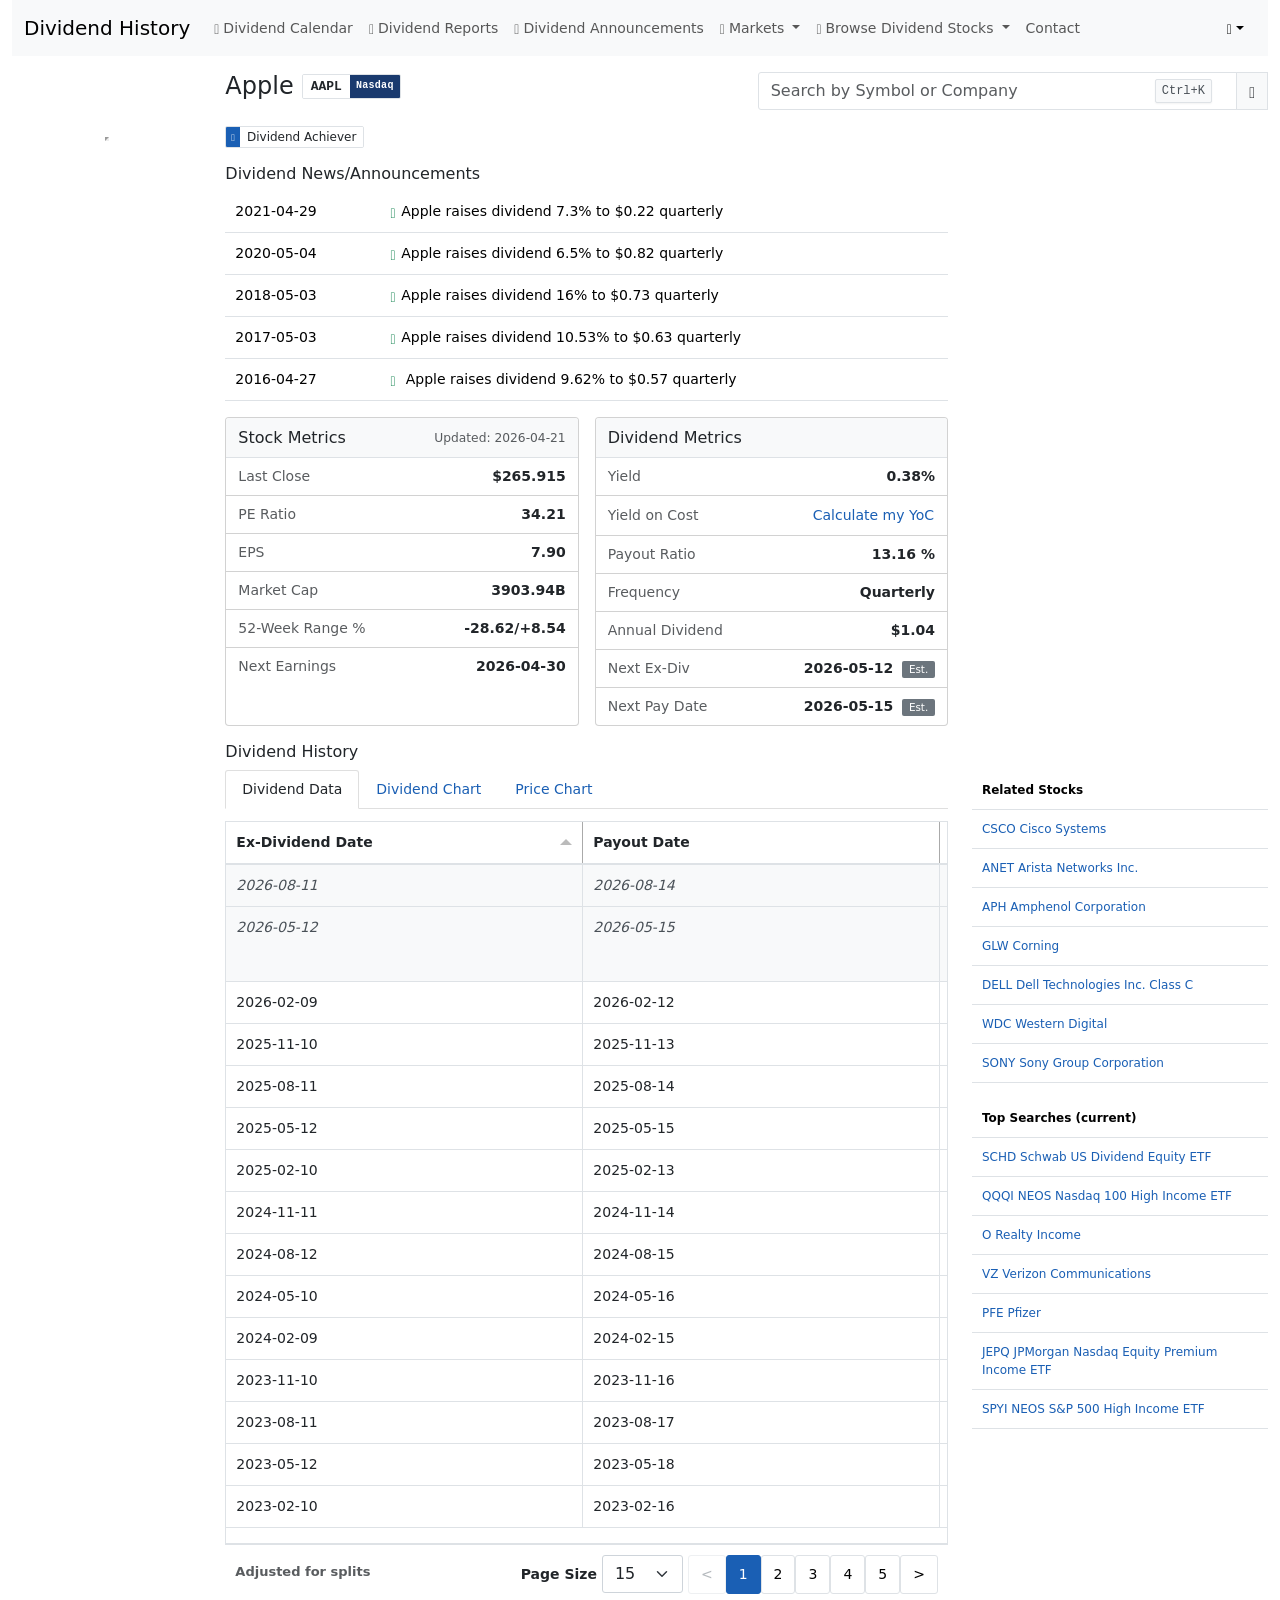
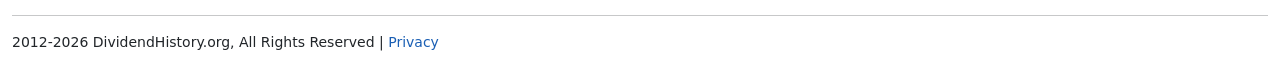
==== backend/tests/fixtures/dividendhistory_aapl_page/index.html @ 79140d54 "add selenium wrapper class" ====
<!DOCTYPE html>
<!-- saved from url=(0040)https://dividendhistory.org/payout/AAPL/ -->
<html lang="en" data-bs-theme="light"><head><meta http-equiv="Content-Type" content="text/html; charset=UTF-8"><meta name="viewport" content="width=device-width, initial-scale=1"><meta name="description" content="AAPL dividend history for Apple (Nasdaq) with yields, ex-div dates, and payout history. Track income trends for investors. View payout consistency and history."><meta name="keywords" content="dividend date history yield calendar AAPL Apple"><link rel="sitemap" href="https://dividendhistory.org/sitemap-index.xml"><meta property="og:title" content="AAPL Apple Payout Date | Dividend History"><meta property="og:url" content="https://dividendhistory.org/payout/AAPL/"><meta property="og:description" content="AAPL dividend history for Apple (Nasdaq) with yields, ex-div dates, and payout history. Track income trends for investors. View payout consistency and history."><meta property="og:type" content="website"><meta property="og:image" content="https://dividendhistory.org/thumbnail.png"><meta name="twitter:card" content="summary_large_image"><meta name="twitter:title" content="AAPL Apple Payout Date | Dividend History"><meta name="twitter:description" content="AAPL dividend history for Apple (Nasdaq) with yields, ex-div dates, and payout history. Track income trends for investors. View payout consistency and history."><meta name="twitter:image" content="https://dividendhistory.org/thumbnail.png"><meta name="twitter:url" content="https://dividendhistory.org/payout/AAPL/"><link rel="canonical" href="https://dividendhistory.org/payout/AAPL/"><link rel="shortcut icon" href="https://dividendhistory.org/favicon.ico"><title>AAPL Apple Payout Date | Dividend History</title><link rel="dns-prefetch" href="https://pagead2.googlesyndication.com/"><script type="module" src="./AAPL Apple Payout Date _ Dividend History_files/Layout.astro_astro_type_script_index_0_lang.BBdXOlp_.js"></script><script defer="" src="./AAPL Apple Payout Date _ Dividend History_files/script.js" data-website-id="d31bcbe3-a553-4c68-8d1c-646f31910897" data-domains="dividendhistory.org"></script> <script async="" src="./AAPL Apple Payout Date _ Dividend History_files/js"></script> <script>window.dataLayer = window.dataLayer || [];
function gtag(){dataLayer.push(arguments);}
gtag('js', new Date());
gtag('config', 'G-YGXZGLQLES', {
    transport_url: 'https://analytics.dividendhistory.org',
    first_party_collection: true
});</script><script async="" src="./AAPL Apple Payout Date _ Dividend History_files/f.txt" crossorigin="anonymous"></script><script>(()=>{"use strict";const c=()=>localStorage.getItem("theme"),i=e=>localStorage.setItem("theme",e),s=()=>{const e=c();return e||"light"},r=e=>{document.documentElement.setAttribute("data-bs-theme",e);const t=document.querySelector(".multiselect");t&&(t.classList.remove("multiselect-dark"),t.classList.remove("multiselect-light"),t.classList.add(`multiselect-${e}`))};r(s());const a=(e,t=!1)=>{const o=document.querySelector("#bd-theme");if(!o)return;const d=document.querySelector(`[data-bs-theme-value="${e}"]`);document.querySelectorAll("[data-bs-theme-value]").forEach(l=>{l.classList.remove("active"),l.setAttribute("aria-pressed","false")}),d.classList.add("active"),d.setAttribute("aria-pressed","true"),t&&o.focus()};window.matchMedia("(prefers-color-scheme: dark)").addEventListener("change",()=>{const e=c();e!=="light"&&e!=="dark"&&r(s())}),window.addEventListener("DOMContentLoaded",()=>{a(s()),document.querySelectorAll("[data-bs-theme-value]").forEach(e=>{e.addEventListener("click",()=>{const t=e.getAttribute("data-bs-theme-value");i(t),r(t),a(t,!0)})})})})();
</script><link rel="stylesheet" href="./AAPL Apple Payout Date _ Dividend History_files/ReportLayout.BpcIh8Jr.css">
<style>.stock-search-container{position:relative;--bs-dropdown-link-active-bg: var(--bs-gray-200)}[data-bs-theme=dark] .stock-search-container{--bs-dropdown-link-active-bg: #697fa1}.stock-search-container .dropdown-menu{max-height:30rem;overflow-y:auto;margin-top:0;border-top:none;border-top-left-radius:0;border-top-right-radius:0;width:100%!important;min-width:300px;padding-top:0}.stock-search-container #stock-search-results .dropdown-item{padding:.5rem 1rem!important;display:grid!important;grid-template-columns:var(--badge-col-width, max-content) 1fr;align-items:center;column-gap:.75rem;text-align:left;line-height:1.4;width:100%!important;box-sizing:border-box;white-space:normal;cursor:pointer}.stock-search-container #stock-search-results .result-badge{display:inline-flex;align-items:center;justify-self:start}.stock-search-container #stock-search-results .result-text{display:inline-flex;align-items:center;gap:.5rem;min-width:0;flex-wrap:wrap}.stock-search-container #stock-search-results .dropdown-item:hover{background-color:var(--bs-dropdown-link-active-bg);color:var(--bs-dropdown-link-active-color)}.stock-search-container .stock-badge{display:inline-flex;align-items:stretch;border-radius:var(--dh-radius-xs);overflow:hidden;font-family:SF Mono,Monaco,Inconsolata,Roboto Mono,Consolas,monospace;font-size:.75rem;line-height:1;border:1px solid var(--bs-border-color);margin-right:.5rem;vertical-align:middle}.stock-search-container .stock-badge-symbol{padding:.1875rem .375rem;font-weight:600;background:var(--bs-body-bg);color:var(--bs-body-color);display:flex;align-items:center}.stock-search-container .stock-badge-market{padding:.1875rem .25rem;font-weight:600;font-size:.5625rem;letter-spacing:.03em;display:flex;align-items:center;color:#fff}.stock-search-container .stock-badge-ca .stock-badge-market{background:var(--badge-ca-primary)}.stock-search-container .stock-badge-us .stock-badge-market{background:var(--badge-us-primary)}.stock-search-container .stock-badge-uk .stock-badge-market{background:var(--badge-uk-primary)}.stock-search-container .stock-badge-au .stock-badge-market{background:var(--badge-au-primary)}.stock-search-container #stock-search-results .dropdown-item .name{display:inline;vertical-align:middle}.stock-search-container .cursor-pointer{cursor:pointer}.stock-search-container #stock-search-input{border-top-right-radius:0;border-bottom-right-radius:0}.stock-search-container #stock-search-input:focus{border-color:#1062b930;box-shadow:0 0 0 .25rem #1062b930}.stock-search-container #search-icon{border-top-left-radius:0;border-bottom-left-radius:0}.stock-search-container #search-icon-clear{display:none}.stock-search-container .no-results{padding:1rem;text-align:center;color:var(--bs-gray-600)}.search-shortcut-badge{position:absolute;right:3.5rem;top:50%;transform:translateY(-50%);pointer-events:none;z-index:10;align-items:center}.search-shortcut-badge kbd{background-color:var(--bs-gray-100);border:1px solid var(--bs-gray-300);border-radius:var(--dh-radius-xs);padding:.125rem .375rem;font-size:.75rem;font-weight:500;color:var(--bs-gray-700);box-shadow:0 1px 2px #0000000d}[data-bs-theme=dark] .search-shortcut-badge kbd{background-color:var(--bs-gray-800);border-color:var(--bs-gray-600);color:var(--bs-gray-300)}.stock-search-container #stock-search-input:focus~.search-shortcut-badge,.stock-search-container #stock-search-input:not(:placeholder-shown)~.search-shortcut-badge{opacity:0;transition:opacity .2s ease}
</style>
<link rel="stylesheet" href="./AAPL Apple Payout Date _ Dividend History_files/DividendChart.DyeTAKwe.css">
<style>a{text-decoration:none}a:hover{text-decoration:underline}.form-select{padding:0}body{--bs-body-font-size: 14px}
</style><script type="module" src="./AAPL Apple Payout Date _ Dividend History_files/page.DHhHZKgE.js"></script></head> <body class="container-fluid"> <nav class="navbar navbar-expand-lg bg-body-tertiary"> <div class="container-fluid"> <a class="navbar-brand" href="https://dividendhistory.org/">Dividend History</a> <button class="navbar-toggler" type="button" data-bs-toggle="collapse" data-bs-target="#navbarSupportedContent" aria-controls="navbarSupportedContent" aria-expanded="false" aria-label="Toggle navigation"> <span class="navbar-toggler-icon"></span> </button> <div class="collapse navbar-collapse" id="navbarSupportedContent"> <ul class="navbar-nav me-auto mb-2 mb-lg-0"> <li class="nav-item"> <a class="nav-link" aria-current="page" href="https://dividendhistory.org/calendar/"><i class="bi bi-calendar2-week me-1"></i>Dividend Calendar</a> </li> <li class="nav-item"> <a class="nav-link" aria-current="page" href="https://dividendhistory.org/report/"><i class="bi bi-card-list me-1"></i>Dividend Reports</a> </li> <li class="nav-item"> <a class="nav-link" aria-current="page" href="https://dividendhistory.org/announcements/"><i class="bi bi-megaphone me-1"></i>Dividend Announcements</a> </li> <li class="nav-item dropdown"> <a class="nav-link dropdown-toggle" href="https://dividendhistory.org/payout/AAPL/#" role="button" data-bs-toggle="dropdown" aria-expanded="false"> <i class="bi bi-buildings me-1"></i>Markets
</a> <ul class="dropdown-menu"> <li><a class="dropdown-item" href="https://dividendhistory.org/snp500/" title="">S&amp;P 500</a></li> <li><a class="dropdown-item" href="https://dividendhistory.org/nyse/" title="">NYSE</a></li> <li><a class="dropdown-item" href="https://dividendhistory.org/nasdaq/" title="">Nasdaq</a></li> <li><a class="dropdown-item" href="https://dividendhistory.org/tsx/" title="">Canadian TSX</a></li> <li> <a class="dropdown-item" href="https://dividendhistory.org/inactive-stocks/" title="">Inactive Stocks</a> </li> </ul> </li> <li class="nav-item dropdown"> <a class="nav-link dropdown-toggle" href="https://dividendhistory.org/payout/AAPL/#" role="button" data-bs-toggle="dropdown" aria-expanded="false"> <i class="bi bi-globe-americas me-1"></i>Browse Dividend Stocks
</a> <ul class="dropdown-menu"> <li> <a class="dropdown-item" href="https://dividendhistory.org/high-yield-dividend-stocks/" title="">High Dividend Stocks</a> </li> <li> <a class="dropdown-item" href="https://dividendhistory.org/monthly-payout/" title="">Monthly Payout</a> </li> <li> <a class="dropdown-item" href="https://dividendhistory.org/weekly-payout/" title="">Weekly Payout</a> </li> <li><hr class="dropdown-divider"></li> <li> <a class="dropdown-item" href="https://dividendhistory.org/tags/dividend-king/" title="">Dividend Kings</a> </li> <li> <a class="dropdown-item" href="https://dividendhistory.org/tags/dividend-aristocrat/" title="">Dividend Aristocrats</a> </li> <li> <a class="dropdown-item" href="https://dividendhistory.org/tags/dividend-achiever/" title="">Dividend Achievers</a> </li> <li> <a class="dropdown-item" href="https://dividendhistory.org/tags/dividend-challenger/" title="">Dividend Challengers</a> </li> <li> <a class="dropdown-item" href="https://dividendhistory.org/tags/canadian-aristocrat/" title="">Canadian Aristocrats</a> </li> <li><hr class="dropdown-divider"></li> <li> <a class="dropdown-item" href="https://dividendhistory.org/tags/bdc/" title="">BDC</a> </li> <li> <a class="dropdown-item" href="https://dividendhistory.org/tags/covered-call-etf/" title="">Covered Call ETF</a> </li> <li> <a class="dropdown-item" href="https://dividendhistory.org/tags/mlp/" title="">MLP</a> </li> <li> <a class="dropdown-item" href="https://dividendhistory.org/tags/preferred-shares/" title="">Preferred Shares</a> </li> <li> <a class="dropdown-item" href="https://dividendhistory.org/tags/split-corp/" title="">Split Corp</a> </li> </ul> </li> <li class="nav-item"> <a class="nav-link" aria-current="page" href="https://dividendhistory.org/contact/">Contact</a> </li> </ul> <ul class="navbar-nav flex-row flex-wrap ms-md-auto"> <li class="nav-item dropdown"> <button class="btn btn-link nav-link py-2 px-0 px-lg-2 dropdown-toggle d-flex align-items-center show" id="bd-theme" type="button" aria-expanded="true" data-bs-toggle="dropdown" data-bs-display="static" aria-label="Toggle theme (light)"> <i class="bi bi-gear-fill"></i> <span class="d-lg-none ms-2" id="bd-theme-text">Change theme</span> </button> <ul class="dropdown-menu dropdown-menu-end" style="right: 0;left: auto;"> <li> <button type="button" class="dropdown-item d-flex align-items-center active" data-bs-theme-value="light" aria-pressed="true"> <i class="bi bi-sun-fill me-2"></i>
Light
<i id="light-check" class="bi bi-check2 ms-auto d-none"></i> </button> </li> <li> <button type="button" class="dropdown-item d-flex align-items-center" data-bs-theme-value="dark" aria-pressed="false"> <i class="bi bi-moon-stars-fill me-2"></i>
Dark
<i id="dark-check" class="bi bi-check2 ms-auto d-none"></i> </button> </li> </ul> </li> <li class="nav-item col-6 col-lg-auto">&nbsp;</li> </ul> </div> </div> </nav> <main>  <div class="row pt-3 pb-3"> <div class="col-md-2"></div> <div class="col-md-5"> <h1 class="h4 title-with-badge"> Apple <span class="stock-badge stock-badge-md stock-badge-us"><span class="stock-badge-symbol">AAPL</span> <span class="stock-badge-exchange">Nasdaq</span></span> </h1> </div> <div class="col-md-5"> <div class="stock-search-container"> <div class="input-group"> <span id="search-select-assist" class="visually-hidden">Stock search input</span> <!-- Main search dropdown --> <div class="dropdown flex-grow-1" id="stock-search-dropdown"> <input type="text" class="form-control" id="stock-search-input" placeholder="Search by Symbol or Company" autocomplete="off" aria-label="Search by Symbol or Company" aria-labelledby="search-select-assist" aria-expanded="false" aria-controls="stock-search-results" role="combobox"> <div> <ul class="dropdown-menu w-100" id="stock-search-results" role="listbox" aria-labelledby="stock-search-input"> <!-- Results will be populated here --> </ul> </div> </div> <span class="input-group-text cursor-pointer" id="search-icon"> <i class="bi bi-search" id="search-icon-default"></i> <i class="bi bi-x" id="search-icon-clear"></i> </span> <!-- Keyboard shortcut badge --> <span class="search-shortcut-badge d-none d-lg-flex" id="search-shortcut-badge"> <kbd><span id="shortcut-key">Ctrl+</span>K</kbd> </span> </div> </div>  <script type="module" src="./AAPL Apple Payout Date _ Dividend History_files/StockSearch.astro_astro_type_script_index_0_lang.Dpr_O_Z2.js"></script> </div> </div> <div class="row"> <div class="col-md-2"> <div class="leftad d-none d-lg-block mx-auto text-center mb-4"> <!-- <div class="small text-muted text-uppercase mb-1" style="font-size: 0.7rem;">Advertisement</div> --> <ins class="adsbygoogle" style="display:block" data-ad-client="ca-pub-7749727118045578" data-ad-slot="3833971346" data-ad-format="auto" data-full-width-responsive="true" data-adsbygoogle-status="done"><iframe id="aswift_0" style="height: 1px !important; max-height: 1px !important; max-width: 1px !important; width: 1px !important;" src="./AAPL Apple Payout Date _ Dividend History_files/saved_resource.html"><iframe id="google_ads_frame0" src="./AAPL Apple Payout Date _ Dividend History_files/saved_resource(1).html"></iframe></iframe></ins> <script>(adsbygoogle = window.adsbygoogle || []).push({});</script>  </div> </div> <div class="col-md-7 col-xs-12 col-sm-12"> <div class="d-flex flex-wrap gap-2 align-items-center mb-3" aria-label="Stock tags"><a class="stock-tag stock-tag-md stock-tag-achiever stock-tag-achievement" href="https://dividendhistory.org/tags/dividend-achiever/"><span class="stock-tag-icon-section"><i class="bi bi-star-fill" aria-hidden="true"></i></span><span class="stock-tag-label">Dividend Achiever</span></a></div>  <h2 class="h6">Dividend News/Announcements</h2> <table id="news-table" class="table table-condensed" data-astro-cid-yc34kx6v=""><tbody data-astro-cid-yc34kx6v=""><tr data-astro-cid-yc34kx6v=""><td class="news-date" data-astro-cid-yc34kx6v="">2021-04-29</td><td data-astro-cid-yc34kx6v=""><i class="bi bi-arrow-up-circle-fill news-type-r" aria-label="Raise" data-astro-cid-yc34kx6v=""></i>Apple raises dividend 7.3% to $0.22 quarterly</td></tr><tr data-astro-cid-yc34kx6v=""><td class="news-date" data-astro-cid-yc34kx6v="">2020-05-04</td><td data-astro-cid-yc34kx6v=""><i class="bi bi-arrow-up-circle-fill news-type-r" aria-label="Raise" data-astro-cid-yc34kx6v=""></i>Apple raises dividend 6.5% to $0.82 quarterly</td></tr><tr data-astro-cid-yc34kx6v=""><td class="news-date" data-astro-cid-yc34kx6v="">2018-05-03</td><td data-astro-cid-yc34kx6v=""><i class="bi bi-arrow-up-circle-fill news-type-r" aria-label="Raise" data-astro-cid-yc34kx6v=""></i>Apple raises dividend 16% to $0.73 quarterly</td></tr><tr data-astro-cid-yc34kx6v=""><td class="news-date" data-astro-cid-yc34kx6v="">2017-05-03</td><td data-astro-cid-yc34kx6v=""><i class="bi bi-arrow-up-circle-fill news-type-r" aria-label="Raise" data-astro-cid-yc34kx6v=""></i>Apple raises dividend 10.53% to $0.63 quarterly</td></tr><tr data-astro-cid-yc34kx6v=""><td class="news-date" data-astro-cid-yc34kx6v="">2016-04-27</td><td data-astro-cid-yc34kx6v=""><i class="bi bi-arrow-up-circle-fill news-type-r" aria-label="Raise" data-astro-cid-yc34kx6v=""></i> Apple raises dividend 9.62% to $0.57 quarterly</td></tr></tbody></table> <div class="row g-3 mb-3 metrics-cards"> <!-- Stock Metrics Card --> <div class="col-12 col-md-6"> <div class="card h-100"> <div class="card-header d-flex align-items-center justify-content-between"> <h2 class="card-title h6 mb-0">Stock Metrics</h2> <span class="small text-body-secondary">Updated: 2026-04-21</span> </div> <div class="card-body p-0"> <dl class="metrics-list mb-0"> <div class="metric-row"> <dt>Last Close</dt> <dd>$265.915</dd> </div> <div class="metric-row"> <dt>PE Ratio</dt> <dd>34.21</dd> </div> <div class="metric-row"> <dt>EPS</dt> <dd>7.90</dd> </div> <div class="metric-row"> <dt>Market Cap</dt> <dd>3903.94B</dd> </div> <div class="metric-row"> <dt>52-Week Range %</dt> <dd>-28.62/+8.54</dd> </div> <div class="metric-row"> <dt>Next Earnings</dt> <dd>2026-04-30</dd> </div> </dl> </div> </div> </div> <!-- Dividend Metrics Card --> <div class="col-12 col-md-6"> <div class="card h-100"> <div class="card-header"> <h2 class="card-title h6 mb-0">Dividend Metrics</h2> </div> <div class="card-body p-0"> <dl class="metrics-list mb-0"> <div class="metric-row"> <dt>Yield</dt> <dd>0.38%</dd> </div> <div class="metric-row"> <dt>Yield on Cost</dt> <dd> <yield-on-cost data-symbol="AAPL" data-region="usa" data-annual-dividend="1.04" data-currency-symbol="$"><span class="yoc-initial"><button type="button" class="btn btn-link btn-sm p-0 yoc-calculate-btn">
Calculate my YoC
</button></span><span class="yoc-expanded" hidden=""><div class="yoc-form"><div class="yoc-instructions">
Enter your purchase price or select a buy date
</div><div class="yoc-input-row"><div class="input-group input-group-sm yoc-price-group"><span class="input-group-text">$</span><input type="number" class="form-control yoc-price-input" placeholder="Price" min="0.01" step="0.01"></div><span class="yoc-or">or</span><input type="date" class="form-control form-control-sm yoc-date-input"></div><div class="yoc-actions"><button type="button" class="btn btn-primary btn-sm yoc-set-btn" disabled="">
Set my cost
</button><button type="button" class="btn btn-outline-secondary btn-sm yoc-cancel-btn">
Cancel
</button></div><div class="yoc-error text-danger small" hidden=""></div><div class="yoc-info text-muted small" hidden=""></div></div></span><span class="yoc-calculated" hidden=""><span class="yoc-result"></span><button type="button" class="btn btn-link btn-sm p-0 ms-2 yoc-clear-btn" title="Clear saved cost basis"><svg xmlns="http://www.w3.org/2000/svg" width="14" height="14" fill="currentColor" viewBox="0 0 16 16"><path d="M5.5 5.5A.5.5 0 0 1 6 6v6a.5.5 0 0 1-1 0V6a.5.5 0 0 1 .5-.5m2.5 0a.5.5 0 0 1 .5.5v6a.5.5 0 0 1-1 0V6a.5.5 0 0 1 .5-.5m3 .5a.5.5 0 0 0-1 0v6a.5.5 0 0 0 1 0z"></path><path d="M14.5 3a1 1 0 0 1-1 1H13v9a2 2 0 0 1-2 2H5a2 2 0 0 1-2-2V4h-.5a1 1 0 0 1-1-1V2a1 1 0 0 1 1-1H6a1 1 0 0 1 1-1h2a1 1 0 0 1 1 1h3.5a1 1 0 0 1 1 1zM4.118 4 4 4.059V13a1 1 0 0 0 1 1h6a1 1 0 0 0 1-1V4.059L11.882 4zM2.5 3h11V2h-11z"></path></svg></button></span></yield-on-cost><script type="module" src="./AAPL Apple Payout Date _ Dividend History_files/YieldOnCost.astro_astro_type_script_index_0_lang.DZG52uag.js"></script> </dd> </div> <div class="metric-row"> <dt>Payout Ratio</dt> <dd> 13.16 % </dd> </div> <div class="metric-row"> <dt>Frequency</dt> <dd>Quarterly</dd> </div> <div class="metric-row"> <dt>Annual Dividend</dt> <dd>$1.04</dd> </div> <div class="metric-row"> <dt>Next Ex-Div</dt> <dd> 2026-05-12 <span class="badge bg-secondary ms-1">Est.</span> </dd> </div> <div class="metric-row"> <dt>Next Pay Date</dt> <dd> 2026-05-15 <span class="badge bg-secondary ms-1">Est.</span> </dd> </div> </dl> </div> </div> </div> </div> <h2 class="h6">Dividend History</h2> <ul class="nav nav-tabs" id="payoutTabs" role="tablist"> <li class="nav-item" role="presentation"> <button class="nav-link active" id="dividends-tab" data-bs-toggle="tab" data-bs-target="#dividends-pane" type="button" role="tab" aria-controls="dividends-pane" aria-selected="true">Dividend Data</button> </li> <li class="nav-item d-none d-md-block" role="presentation"> <button class="nav-link" id="divchart-tab" data-bs-toggle="tab" data-bs-target="#divchart-pane" type="button" role="tab" aria-controls="divchart-pane" aria-selected="false" tabindex="-1">Dividend Chart</button> </li> <li class="nav-item d-none d-md-block" role="presentation"> <button class="nav-link" id="chart-tab" data-bs-toggle="tab" data-bs-target="#chart-pane" type="button" role="tab" aria-controls="chart-pane" aria-selected="false" tabindex="-1">Price Chart</button> </li> </ul> <div class="tab-content" id="payoutTabsContent" style="margin-top: 12px;"> <div class="tab-pane fade show active" id="dividends-pane" role="tabpanel" aria-labelledby="dividends-tab" tabindex="0"> <dividend-table><div id="dividend-table" class="tabulator" aria-owns="tabulator-table-body" tabulator-layout="fitColumns"><div class="tabulator-header"><div class="tabulator-header-contents"><div class="tabulator-headers" style="height: 41px;"><div class="tabulator-col tabulator-sortable tabulator-col-sorter-element" tabulator-field="ex-dividend_date" style="min-width: 170px; width: 357px; height: 41px;"><div class="tabulator-col-content"><div class="tabulator-col-title-holder"><div class="tabulator-col-title">Ex-Dividend Date</div><div class="tabulator-col-sorter"><div class="tabulator-arrow"></div></div></div></div></div><div class="tabulator-col" tabulator-field="payout_date" style="min-width: 110px; width: 357px; height: 41px;"><div class="tabulator-col-content"><div class="tabulator-col-title-holder"><div class="tabulator-col-title">Payout Date</div></div></div></div><div class="tabulator-col" tabulator-field="cash_amount" style="min-width: 120px; width: 357px; height: 41px;"><div class="tabulator-col-content"><div class="tabulator-col-title-holder"><div class="tabulator-col-title">Cash Amount</div></div></div></div><div class="tabulator-col" tabulator-field="pctChange" style="min-width: 200px; width: 359.25px; height: 41px;"><div class="tabulator-col-content"><div class="tabulator-col-title-holder"><div class="tabulator-col-title">% Change</div></div></div></div></div></div></div><div class="tabulator-tableholder" tabindex="0" style="height: 680px;" role="grid"><div class="tabulator-table" role="rowgroup" id="tabulator-table-body" style="padding-top: 0px; padding-bottom: 0px;"><div class="tabulator-row tabulator-row-odd unconfirmed-div" role="row"><div class="tabulator-cell" role="gridcell" tabulator-field="ex-dividend_date" style="width: 357px; height: 41px;">2026-08-11</div><div class="tabulator-cell" role="gridcell" tabulator-field="payout_date" style="width: 357px; height: 41px;">2026-08-14</div><div class="tabulator-cell" role="gridcell" tabulator-field="cash_amount" style="width: 357px; height: 41px;">$0.27</div><div class="tabulator-cell" role="gridcell" tabulator-field="pctChange" style="width: 359.25px; height: 41px;">unconfirmed/estimated</div><div class="tabulator-responsive-collapse" role="gridcell"></div></div><div class="tabulator-row tabulator-row-even unconfirmed-div" role="row"><div class="tabulator-cell" role="gridcell" tabulator-field="ex-dividend_date" style="width: 357px; height: 74px;">2026-05-12</div><div class="tabulator-cell" role="gridcell" tabulator-field="payout_date" style="width: 357px; height: 74px;">2026-05-15</div><div class="tabulator-cell" role="gridcell" tabulator-field="cash_amount" style="width: 357px; height: 74px;">$0.27</div><div class="tabulator-cell" role="gridcell" tabulator-field="pctChange" style="width: 359.25px; height: 74px;"><span class="raise-expected-badge"><i class="bi bi-graph-up-arrow me-1"></i>raise expected ~4.1%</span><div class="expected-payout-text">unconfirmed/estimated</div></div><div class="tabulator-responsive-collapse" role="gridcell"></div></div><div class="tabulator-row tabulator-row-odd" role="row"><div class="tabulator-cell" role="gridcell" tabulator-field="ex-dividend_date" style="width: 357px; height: 41px;">2026-02-09</div><div class="tabulator-cell" role="gridcell" tabulator-field="payout_date" style="width: 357px; height: 41px;">2026-02-12</div><div class="tabulator-cell" role="gridcell" tabulator-field="cash_amount" style="width: 357px; height: 41px;">$0.26</div><div class="tabulator-cell" role="gridcell" tabulator-field="pctChange" style="width: 359.25px; height: 41px;"></div><div class="tabulator-responsive-collapse" role="gridcell"></div></div><div class="tabulator-row tabulator-row-even" role="row"><div class="tabulator-cell" role="gridcell" tabulator-field="ex-dividend_date" style="width: 357px; height: 41px;">2025-11-10</div><div class="tabulator-cell" role="gridcell" tabulator-field="payout_date" style="width: 357px; height: 41px;">2025-11-13</div><div class="tabulator-cell" role="gridcell" tabulator-field="cash_amount" style="width: 357px; height: 41px;">$0.26</div><div class="tabulator-cell" role="gridcell" tabulator-field="pctChange" style="width: 359.25px; height: 41px;"></div><div class="tabulator-responsive-collapse" role="gridcell"></div></div><div class="tabulator-row tabulator-row-odd" role="row"><div class="tabulator-cell" role="gridcell" tabulator-field="ex-dividend_date" style="width: 357px; height: 41px;">2025-08-11</div><div class="tabulator-cell" role="gridcell" tabulator-field="payout_date" style="width: 357px; height: 41px;">2025-08-14</div><div class="tabulator-cell" role="gridcell" tabulator-field="cash_amount" style="width: 357px; height: 41px;">$0.26</div><div class="tabulator-cell" role="gridcell" tabulator-field="pctChange" style="width: 359.25px; height: 41px;"></div><div class="tabulator-responsive-collapse" role="gridcell"></div></div><div class="tabulator-row tabulator-row-even" role="row"><div class="tabulator-cell" role="gridcell" tabulator-field="ex-dividend_date" style="width: 357px; height: 41px;">2025-05-12</div><div class="tabulator-cell" role="gridcell" tabulator-field="payout_date" style="width: 357px; height: 41px;">2025-05-15</div><div class="tabulator-cell" role="gridcell" tabulator-field="cash_amount" style="width: 357px; height: 41px;">$0.26</div><div class="tabulator-cell" role="gridcell" tabulator-field="pctChange" style="width: 359.25px; height: 41px;"><span class="percent-change percent-increase"><i class="bi bi-arrow-up-circle-fill me-1" role="img" aria-label="Dividend Increase"></i>4%
</span></div><div class="tabulator-responsive-collapse" role="gridcell"></div></div><div class="tabulator-row tabulator-row-odd" role="row"><div class="tabulator-cell" role="gridcell" tabulator-field="ex-dividend_date" style="width: 357px; height: 41px;">2025-02-10</div><div class="tabulator-cell" role="gridcell" tabulator-field="payout_date" style="width: 357px; height: 41px;">2025-02-13</div><div class="tabulator-cell" role="gridcell" tabulator-field="cash_amount" style="width: 357px; height: 41px;">$0.25</div><div class="tabulator-cell" role="gridcell" tabulator-field="pctChange" style="width: 359.25px; height: 41px;"></div><div class="tabulator-responsive-collapse" role="gridcell"></div></div><div class="tabulator-row tabulator-row-even" role="row"><div class="tabulator-cell" role="gridcell" tabulator-field="ex-dividend_date" style="width: 357px; height: 41px;">2024-11-11</div><div class="tabulator-cell" role="gridcell" tabulator-field="payout_date" style="width: 357px; height: 41px;">2024-11-14</div><div class="tabulator-cell" role="gridcell" tabulator-field="cash_amount" style="width: 357px; height: 41px;">$0.25</div><div class="tabulator-cell" role="gridcell" tabulator-field="pctChange" style="width: 359.25px; height: 41px;"></div><div class="tabulator-responsive-collapse" role="gridcell"></div></div><div class="tabulator-row tabulator-row-odd" role="row"><div class="tabulator-cell" role="gridcell" tabulator-field="ex-dividend_date" style="width: 357px; height: 41px;">2024-08-12</div><div class="tabulator-cell" role="gridcell" tabulator-field="payout_date" style="width: 357px; height: 41px;">2024-08-15</div><div class="tabulator-cell" role="gridcell" tabulator-field="cash_amount" style="width: 357px; height: 41px;">$0.25</div><div class="tabulator-cell" role="gridcell" tabulator-field="pctChange" style="width: 359.25px; height: 41px;"></div><div class="tabulator-responsive-collapse" role="gridcell"></div></div><div class="tabulator-row tabulator-row-even" role="row"><div class="tabulator-cell" role="gridcell" tabulator-field="ex-dividend_date" style="width: 357px; height: 41px;">2024-05-10</div><div class="tabulator-cell" role="gridcell" tabulator-field="payout_date" style="width: 357px; height: 41px;">2024-05-16</div><div class="tabulator-cell" role="gridcell" tabulator-field="cash_amount" style="width: 357px; height: 41px;">$0.25</div><div class="tabulator-cell" role="gridcell" tabulator-field="pctChange" style="width: 359.25px; height: 41px;"><span class="percent-change percent-increase"><i class="bi bi-arrow-up-circle-fill me-1" role="img" aria-label="Dividend Increase"></i>4.17%
</span></div><div class="tabulator-responsive-collapse" role="gridcell"></div></div><div class="tabulator-row tabulator-row-odd" role="row"><div class="tabulator-cell" role="gridcell" tabulator-field="ex-dividend_date" style="width: 357px; height: 41px;">2024-02-09</div><div class="tabulator-cell" role="gridcell" tabulator-field="payout_date" style="width: 357px; height: 41px;">2024-02-15</div><div class="tabulator-cell" role="gridcell" tabulator-field="cash_amount" style="width: 357px; height: 41px;">$0.24</div><div class="tabulator-cell" role="gridcell" tabulator-field="pctChange" style="width: 359.25px; height: 41px;"></div><div class="tabulator-responsive-collapse" role="gridcell"></div></div><div class="tabulator-row tabulator-row-even" role="row"><div class="tabulator-cell" role="gridcell" tabulator-field="ex-dividend_date" style="width: 357px; height: 41px;">2023-11-10</div><div class="tabulator-cell" role="gridcell" tabulator-field="payout_date" style="width: 357px; height: 41px;">2023-11-16</div><div class="tabulator-cell" role="gridcell" tabulator-field="cash_amount" style="width: 357px; height: 41px;">$0.24</div><div class="tabulator-cell" role="gridcell" tabulator-field="pctChange" style="width: 359.25px; height: 41px;"></div><div class="tabulator-responsive-collapse" role="gridcell"></div></div><div class="tabulator-row tabulator-row-odd" role="row"><div class="tabulator-cell" role="gridcell" tabulator-field="ex-dividend_date" style="width: 357px; height: 41px;">2023-08-11</div><div class="tabulator-cell" role="gridcell" tabulator-field="payout_date" style="width: 357px; height: 41px;">2023-08-17</div><div class="tabulator-cell" role="gridcell" tabulator-field="cash_amount" style="width: 357px; height: 41px;">$0.24</div><div class="tabulator-cell" role="gridcell" tabulator-field="pctChange" style="width: 359.25px; height: 41px;"></div><div class="tabulator-responsive-collapse" role="gridcell"></div></div><div class="tabulator-row tabulator-row-even" role="row"><div class="tabulator-cell" role="gridcell" tabulator-field="ex-dividend_date" style="width: 357px; height: 41px;">2023-05-12</div><div class="tabulator-cell" role="gridcell" tabulator-field="payout_date" style="width: 357px; height: 41px;">2023-05-18</div><div class="tabulator-cell" role="gridcell" tabulator-field="cash_amount" style="width: 357px; height: 41px;">$0.24</div><div class="tabulator-cell" role="gridcell" tabulator-field="pctChange" style="width: 359.25px; height: 41px;"><span class="percent-change percent-increase"><i class="bi bi-arrow-up-circle-fill me-1" role="img" aria-label="Dividend Increase"></i>4.35%
</span></div><div class="tabulator-responsive-collapse" role="gridcell"></div></div><div class="tabulator-row tabulator-row-odd" role="row"><div class="tabulator-cell" role="gridcell" tabulator-field="ex-dividend_date" style="width: 357px; height: 41px;">2023-02-10</div><div class="tabulator-cell" role="gridcell" tabulator-field="payout_date" style="width: 357px; height: 41px;">2023-02-16</div><div class="tabulator-cell" role="gridcell" tabulator-field="cash_amount" style="width: 357px; height: 41px;">$0.23</div><div class="tabulator-cell" role="gridcell" tabulator-field="pctChange" style="width: 359.25px; height: 41px;"></div><div class="tabulator-responsive-collapse" role="gridcell"></div></div></div></div><div class="tabulator-footer"><div class="tabulator-footer-contents"><p class="table-note">Adjusted for splits</p><span class="tabulator-paginator"><label>Page Size</label><select class="tabulator-page-size" aria-label="Page Size" title="Page Size"><option value="15">15</option><option value="25">25</option><option value="50">50</option><option value="100">100</option></select><button class="tabulator-page" type="button" role="button" aria-label="First Page" title="First Page" data-page="first" disabled="">First</button><button class="tabulator-page" type="button" role="button" aria-label="Previous Page" title="Previous Page" data-page="prev" disabled="">&lt;</button><span class="tabulator-pages"><button class="tabulator-page active" type="button" role="button" aria-label="Show Page 1" title="Show Page 1" data-page="1">1</button><button class="tabulator-page" type="button" role="button" aria-label="Show Page 2" title="Show Page 2" data-page="2">2</button><button class="tabulator-page" type="button" role="button" aria-label="Show Page 3" title="Show Page 3" data-page="3">3</button><button class="tabulator-page" type="button" role="button" aria-label="Show Page 4" title="Show Page 4" data-page="4">4</button><button class="tabulator-page" type="button" role="button" aria-label="Show Page 5" title="Show Page 5" data-page="5">5</button></span><button class="tabulator-page" type="button" role="button" aria-label="Next Page" title="Next Page" data-page="next">&gt;</button><button class="tabulator-page" type="button" role="button" aria-label="Last Page" title="Last Page" data-page="last">Last</button></span></div></div></div></dividend-table><script type="module" src="./AAPL Apple Payout Date _ Dividend History_files/DividendTable.astro_astro_type_script_index_0_lang.CvMfxQfG.js"></script> </div> <div class="tab-pane fade" id="chart-pane" role="tabpanel" aria-labelledby="chart-tab" tabindex="0"> <div id="chart-slot" style="margin: 12px 0 12px 0;"> <div id="finance-chart-l3gyqdmdjh" class="wrap" data-finance-chart-root="" data-prop-width="" data-prop-height="420" data-src="/chart/usa/AAPL.json" data-lazy="true" data-astro-cid-akdmwmg4=""> <div class="fc-banner" style="display:flex; align-items:center; gap:10px; margin: 2px 4px 6px 4px; font-size: 13px;" data-astro-cid-akdmwmg4=""> <span data-astro-cid-akdmwmg4=""> <i class="bi bi-info-circle" aria-hidden="true" title="Tip" data-astro-cid-akdmwmg4=""></i> </span> <span data-astro-cid-akdmwmg4="">Select a range on the chart (click + drag) to see price change and dividends for the
            span.</span> </div> <div class="range-controls" id="range-controls" data-astro-cid-akdmwmg4=""> <button data-range="3m" data-astro-cid-akdmwmg4="">3M</button> <button data-range="6m" data-astro-cid-akdmwmg4="">6M</button> <button data-range="ytd" data-astro-cid-akdmwmg4="">YTD</button> <button data-range="1y" data-astro-cid-akdmwmg4="">1Y</button> <button data-range="2y" data-astro-cid-akdmwmg4="">2Y</button> <button data-range="5y" data-astro-cid-akdmwmg4="">5Y</button> <button data-range="max" data-astro-cid-akdmwmg4="">MAX</button> </div> <div class="date-controls" id="date-controls" data-astro-cid-akdmwmg4=""> <label for="from-date" data-astro-cid-akdmwmg4="">From</label> <input type="date" id="from-date" data-astro-cid-akdmwmg4=""> <span class="sep" data-astro-cid-akdmwmg4="">–</span> <label for="to-date" data-astro-cid-akdmwmg4="">To</label> <input type="date" id="to-date" data-astro-cid-akdmwmg4=""> </div> <div class="range-stats" id="range-stats" data-astro-cid-akdmwmg4=""> <div data-astro-cid-akdmwmg4=""><span class="label" data-astro-cid-akdmwmg4="">Change:</span> <span class="value" id="stat-pct" data-astro-cid-akdmwmg4="">—</span></div> <div data-astro-cid-akdmwmg4=""><span class="label" data-astro-cid-akdmwmg4="">Dividends:</span> <span class="value" id="stat-divs" data-astro-cid-akdmwmg4="">—</span></div> <div data-astro-cid-akdmwmg4=""><span class="label" data-astro-cid-akdmwmg4="">Yield:</span> <span class="value" id="stat-yield" data-astro-cid-akdmwmg4="">—</span></div> </div> <div class="event-controls" id="event-controls" data-astro-cid-akdmwmg4=""> <label data-astro-cid-akdmwmg4=""><input type="checkbox" id="show-ex" checked="" data-astro-cid-akdmwmg4=""> Ex-div</label> <label data-astro-cid-akdmwmg4=""><input type="checkbox" id="show-pay" data-astro-cid-akdmwmg4=""> Pay-date</label> </div> <div id="chart" style="height:420px; position:relative;" data-astro-cid-akdmwmg4=""> <div class="fc-spinner" style="position:absolute; inset:0; display:none; align-items:center; justify-content:center;" data-astro-cid-akdmwmg4=""> <div style="display:inline-block; width:28px; height:28px; border:3px solid rgba(148,163,184,0.35); border-top-color:#60a5fa; border-radius:50%; animation:fcspin 1s linear infinite;" data-astro-cid-akdmwmg4=""></div> </div> </div> <div id="navigator" style="margin-top:12px;" data-astro-cid-akdmwmg4=""></div> </div>  <script type="module" src="./AAPL Apple Payout Date _ Dividend History_files/FinanceChart.astro_astro_type_script_index_0_lang.DwgFPZBW.js"></script> </div> </div> <div class="tab-pane fade" id="divchart-pane" role="tabpanel" aria-labelledby="divchart-tab" tabindex="0"> <div id="divchart-slot" style="margin: 0 0 12px 0;"> <div id="dividend-chart-kiyahhseteg" class="dc-wrap" data-dividend-chart-root="" data-prop-width="" data-prop-height="420" data-lazy="true"> <div id="chart" style="height:0; position:relative;"> <div class="dc-spinner"> <div style="display:inline-block; width:28px; height:28px; border:3px solid rgba(148,163,184,0.35); border-top-color:#60a5fa; border-radius:50%; animation:dcspin 1s linear infinite;"></div> </div> </div> <div class="dc-legend" id="dc-legend" aria-hidden="true"></div> <script type="application/json" data-dividend-chart-json="">{"dividends":[{"ex_div":"2026-08-11","payday":"2026-08-14","payout":0.27,"type":"u","currency":"USD","pctChange":"unconfirmed/estimated"},{"ex_div":"2026-05-12","payday":"2026-05-15","payout":0.27,"type":"u","currency":"USD","pctChange":"raise expected ~4.1%"},{"ex_div":"2026-02-09","payday":"2026-02-12","payout":0.26,"type":"","currency":"USD","pctChange":""},{"ex_div":"2025-11-10","payday":"2025-11-13","payout":0.26,"type":"","currency":"USD","pctChange":""},{"ex_div":"2025-08-11","payday":"2025-08-14","payout":0.26,"type":"","currency":"USD","pctChange":""},{"ex_div":"2025-05-12","payday":"2025-05-15","payout":0.26,"type":"","currency":"USD","pctChange":4},{"ex_div":"2025-02-10","payday":"2025-02-13","payout":0.25,"type":"","currency":"USD","pctChange":""},{"ex_div":"2024-11-11","payday":"2024-11-14","payout":0.25,"type":"","currency":"USD","pctChange":""},{"ex_div":"2024-08-12","payday":"2024-08-15","payout":0.25,"type":"","currency":"USD","pctChange":""},{"ex_div":"2024-05-10","payday":"2024-05-16","payout":0.25,"type":"","currency":"USD","pctChange":4.17},{"ex_div":"2024-02-09","payday":"2024-02-15","payout":0.24,"type":"","currency":"USD","pctChange":""},{"ex_div":"2023-11-10","payday":"2023-11-16","payout":0.24,"type":"","currency":"USD","pctChange":""},{"ex_div":"2023-08-11","payday":"2023-08-17","payout":0.24,"type":"","currency":"USD","pctChange":""},{"ex_div":"2023-05-12","payday":"2023-05-18","payout":0.24,"type":"","currency":"USD","pctChange":4.35},{"ex_div":"2023-02-10","payday":"2023-02-16","payout":0.23,"type":"","currency":"USD","pctChange":""},{"ex_div":"2022-11-04","payday":"2022-11-10","payout":0.23,"type":"","currency":"USD","pctChange":""},{"ex_div":"2022-08-05","payday":"2022-08-11","payout":0.23,"type":"","currency":"USD","pctChange":""},{"ex_div":"2022-05-06","payday":"2022-05-12","payout":0.23,"type":"","currency":"USD","pctChange":4.55},{"ex_div":"2022-02-04","payday":"2022-02-10","payout":0.22,"type":"","currency":"USD","pctChange":""},{"ex_div":"2021-11-05","payday":"2021-11-11","payout":0.22,"type":"","currency":"USD","pctChange":""},{"ex_div":"2021-08-06","payday":"2021-08-12","payout":0.22,"type":"","currency":"USD","pctChange":""},{"ex_div":"2021-05-07","payday":"2021-05-13","payout":0.22,"type":"","currency":"USD","pctChange":7.32},{"ex_div":"2021-02-05","payday":"2021-02-11","payout":0.205,"type":"","currency":"USD","pctChange":""},{"ex_div":"2020-11-06","payday":"2020-11-12","payout":0.205,"type":"","currency":"USD","pctChange":""},{"ex_div":"2020-08-07","payday":"2020-08-13","payout":0.205,"type":"","currency":"USD","pctChange":""},{"ex_div":"2020-05-08","payday":"2020-05-14","payout":0.205,"type":"","currency":"USD","pctChange":6.49},{"ex_div":"2020-02-07","payday":"2020-02-13","payout":0.1925,"type":"","currency":"USD","pctChange":""},{"ex_div":"2019-11-07","payday":"2019-11-14","payout":0.1925,"type":"","currency":"USD","pctChange":""},{"ex_div":"2019-08-09","payday":"2019-08-15","payout":0.1925,"type":"","currency":"USD","pctChange":""},{"ex_div":"2019-05-10","payday":"2019-05-16","payout":0.1925,"type":"","currency":"USD","pctChange":5.48},{"ex_div":"2019-02-08","payday":"2019-02-14","payout":0.1825,"type":"","currency":"USD","pctChange":""},{"ex_div":"2018-11-08","payday":"2018-11-15","payout":0.1825,"type":"","currency":"USD","pctChange":""},{"ex_div":"2018-08-10","payday":"2018-08-16","payout":0.1825,"type":"","currency":"USD","pctChange":""},{"ex_div":"2018-05-11","payday":"2018-05-17","payout":0.1825,"type":"","currency":"USD","pctChange":15.87},{"ex_div":"2018-02-09","payday":"2018-02-15","payout":0.1575,"type":"","currency":"USD","pctChange":""},{"ex_div":"2017-11-10","payday":"2017-11-16","payout":0.1575,"type":"","currency":"USD","pctChange":""},{"ex_div":"2017-08-10","payday":"2017-08-17","payout":0.1575,"type":"","currency":"USD","pctChange":""},{"ex_div":"2017-05-11","payday":"2017-05-18","payout":0.1575,"type":"","currency":"USD","pctChange":10.53},{"ex_div":"2017-02-09","payday":"2017-02-16","payout":0.1425,"type":"","currency":"USD","pctChange":""},{"ex_div":"2016-11-03","payday":"2016-11-10","payout":0.1425,"type":"","currency":"USD","pctChange":""},{"ex_div":"2016-08-04","payday":"2016-08-11","payout":0.1425,"type":"","currency":"USD","pctChange":""},{"ex_div":"2016-05-05","payday":"2016-05-12","payout":0.1425,"type":"","currency":"USD","pctChange":9.62},{"ex_div":"2016-02-04","payday":"2016-02-11","payout":0.13,"type":"","currency":"USD","pctChange":""},{"ex_div":"2015-11-05","payday":"2015-11-12","payout":0.13,"type":"","currency":"USD","pctChange":""},{"ex_div":"2015-08-06","payday":"2015-08-13","payout":0.13,"type":"","currency":"USD","pctChange":""},{"ex_div":"2015-05-07","payday":"2015-05-14","payout":0.13,"type":"","currency":"USD","pctChange":10.64},{"ex_div":"2015-02-05","payday":"2015-02-12","payout":0.1175,"type":"","currency":"USD","pctChange":""},{"ex_div":"2014-11-06","payday":"2014-11-13","payout":0.1175,"type":"","currency":"USD","pctChange":""},{"ex_div":"2014-08-07","payday":"2014-08-14","payout":0.1175,"type":"","currency":"USD","pctChange":""},{"ex_div":"2014-05-08","payday":"2014-05-15","payout":0.1175,"type":"","currency":"USD","pctChange":7.87},{"ex_div":"2014-02-06","payday":"2014-02-13","payout":0.108929,"type":"","currency":"USD","pctChange":""},{"ex_div":"2013-11-06","payday":"2013-11-14","payout":0.108929,"type":"","currency":"USD","pctChange":""},{"ex_div":"2013-08-08","payday":"2013-08-15","payout":0.108929,"type":"","currency":"USD","pctChange":""},{"ex_div":"2013-05-09","payday":"2013-05-16","payout":0.108929,"type":"","currency":"USD","pctChange":15.09},{"ex_div":"2013-02-07","payday":"2013-02-14","payout":0.094643,"type":"","currency":"USD","pctChange":""},{"ex_div":"2012-11-07","payday":"2012-11-15","payout":0.094643,"type":"","currency":"USD","pctChange":""},{"ex_div":"2012-08-09","payday":"2012-08-16","payout":0.094643,"type":"","currency":"USD","pctChange":""},{"ex_div":"1995-11-21","payday":"1995-11-28","payout":0.004286,"type":"","currency":"USD","pctChange":""},{"ex_div":"1995-08-16","payday":"1995-08-23","payout":0.004286,"type":"","currency":"USD","pctChange":""},{"ex_div":"1995-05-26","payday":"1995-06-03","payout":0.004286,"type":"","currency":"USD","pctChange":""},{"ex_div":"1995-02-13","payday":"1995-02-20","payout":0.004286,"type":"","currency":"USD","pctChange":""},{"ex_div":"1994-11-18","payday":"1994-11-25","payout":0.004286,"type":"","currency":"USD","pctChange":""},{"ex_div":"1994-08-15","payday":"1994-08-22","payout":0.004286,"type":"","currency":"USD","pctChange":""},{"ex_div":"1994-05-27","payday":"1994-06-03","payout":0.004286,"type":"","currency":"USD","pctChange":""},{"ex_div":"1994-02-07","payday":"1994-02-14","payout":0.004286,"type":"","currency":"USD","pctChange":""},{"ex_div":"1993-11-19","payday":"1993-11-26","payout":0.004286,"type":"","currency":"USD","pctChange":""},{"ex_div":"1993-08-16","payday":"1993-08-23","payout":0.004286,"type":"","currency":"USD","pctChange":""},{"ex_div":"1993-05-28","payday":"1993-06-04","payout":0.004286,"type":"","currency":"USD","pctChange":""},{"ex_div":"1993-02-12","payday":"1993-02-19","payout":0.004286,"type":"","currency":"USD","pctChange":""},{"ex_div":"1992-11-30","payday":"1992-12-07","payout":0.004286,"type":"","currency":"USD","pctChange":""},{"ex_div":"1992-08-17","payday":"1992-08-24","payout":0.004286,"type":"","currency":"USD","pctChange":""},{"ex_div":"1992-06-01","payday":"1992-06-08","payout":0.004286,"type":"","currency":"USD","pctChange":""},{"ex_div":"1992-02-14","payday":"1992-02-21","payout":0.004286,"type":"","currency":"USD","pctChange":""},{"ex_div":"1991-11-18","payday":"1991-11-25","payout":0.004286,"type":"","currency":"USD","pctChange":""},{"ex_div":"1991-08-19","payday":"1991-08-26","payout":0.004286,"type":"","currency":"USD","pctChange":""},{"ex_div":"1991-05-20","payday":"1991-05-27","payout":0.004286,"type":"","currency":"USD","pctChange":""},{"ex_div":"1991-02-15","payday":"1991-02-22","payout":0.004286,"type":"","currency":"USD","pctChange":""},{"ex_div":"1990-11-16","payday":"1990-11-23","payout":0.004286,"type":"","currency":"USD","pctChange":9.09},{"ex_div":"1990-08-20","payday":"1990-08-27","payout":0.003929,"type":"","currency":"USD","pctChange":""},{"ex_div":"1990-05-21","payday":"1990-05-28","payout":0.003929,"type":"","currency":"USD","pctChange":""},{"ex_div":"1990-02-16","payday":"1990-02-23","payout":0.003929,"type":"","currency":"USD","pctChange":""},{"ex_div":"1989-11-17","payday":"1989-11-24","payout":0.003929,"type":"","currency":"USD","pctChange":10.03},{"ex_div":"1989-08-21","payday":"1989-08-28","payout":0.003571,"type":"","currency":"USD","pctChange":""},{"ex_div":"1989-05-22","payday":"1989-05-29","payout":0.003571,"type":"","currency":"USD","pctChange":""},{"ex_div":"1989-02-17","payday":"1989-02-24","payout":0.003571,"type":"","currency":"USD","pctChange":""},{"ex_div":"1988-11-21","payday":"1988-11-28","payout":0.003571,"type":"","currency":"USD","pctChange":""},{"ex_div":"1988-08-15","payday":"1988-08-22","payout":0.000714,"type":"","currency":"USD","pctChange":""},{"ex_div":"1988-05-16","payday":"1988-05-23","payout":0.000714,"type":"","currency":"USD","pctChange":""},{"ex_div":"1988-02-12","payday":"1988-02-19","payout":0.000714,"type":"","currency":"USD","pctChange":""},{"ex_div":"1987-11-17","payday":"1987-11-24","payout":0.000714,"type":"","currency":"USD","pctChange":33.21},{"ex_div":"1987-08-10","payday":"1987-08-17","payout":0.000536,"type":"","currency":"USD","pctChange":""},{"ex_div":"1987-05-11","payday":"1987-05-18","payout":0.000536,"type":"","currency":"USD","pctChange":""}],"symbol":"AAPL","name":"Apple"}</script> </div> <script type="module" src="./AAPL Apple Payout Date _ Dividend History_files/DividendChart.astro_astro_type_script_index_0_lang.D6IWWURI.js"></script> </div> </div> </div> <script type="module">(function(){const e=document.getElementById("chart-tab"),r=document.getElementById("chart-pane");let n=!1;function c(){if(n)return;n=!0;const t=r?.querySelector("[data-finance-chart-root]");t&&t.dispatchEvent(new CustomEvent("finance-chart:start",{bubbles:!0}))}e&&e.addEventListener("shown.bs.tab",c,{once:!0});const a=document.getElementById("divchart-tab"),o=document.getElementById("divchart-pane");let i=!1;function d(){if(i)return;i=!0;const t=o?.querySelector("[data-dividend-chart-root]");t&&t.dispatchEvent(new CustomEvent("dividend-chart:start",{bubbles:!0}))}a&&a.addEventListener("shown.bs.tab",d,{once:!0})})();</script> </div> <div class="col-md-3"> <div class="rightad mx-auto text-center mb-4" style="width:100%;max-width:100%"> <!-- <div class="small text-muted text-uppercase mb-1" style="font-size: 0.7rem;">Advertisement</div> --> <ins class="adsbygoogle" style="display:block" data-ad-client="ca-pub-7749727118045578" data-ad-slot="5310704540" data-ad-format="auto" data-full-width-responsive="true"></ins> <script>(adsbygoogle = window.adsbygoogle || []).push({});</script> <br>  </div> <div class="hidden-xs hidden-sm" data-astro-cid-hgbsvna7=""><table class="table related-stocks-table" data-astro-cid-hgbsvna7=""><tbody><tr data-astro-cid-hgbsvna7=""><th data-astro-cid-hgbsvna7="">Related Stocks</th></tr><tr data-astro-cid-hgbsvna7=""><td data-astro-cid-hgbsvna7=""><a href="https://dividendhistory.org/payout/CSCO/" data-astro-prefetch="hover" data-astro-cid-hgbsvna7="">CSCO&nbsp;Cisco Systems</a></td></tr><tr data-astro-cid-hgbsvna7=""><td data-astro-cid-hgbsvna7=""><a href="https://dividendhistory.org/payout/ANET/" data-astro-prefetch="hover" data-astro-cid-hgbsvna7="">ANET&nbsp;Arista Networks Inc.</a></td></tr><tr data-astro-cid-hgbsvna7=""><td data-astro-cid-hgbsvna7=""><a href="https://dividendhistory.org/payout/APH/" data-astro-prefetch="hover" data-astro-cid-hgbsvna7="">APH&nbsp;Amphenol Corporation</a></td></tr><tr data-astro-cid-hgbsvna7=""><td data-astro-cid-hgbsvna7=""><a href="https://dividendhistory.org/payout/GLW/" data-astro-prefetch="hover" data-astro-cid-hgbsvna7="">GLW&nbsp;Corning</a></td></tr><tr data-astro-cid-hgbsvna7=""><td data-astro-cid-hgbsvna7=""><a href="https://dividendhistory.org/payout/DELL/" data-astro-prefetch="hover" data-astro-cid-hgbsvna7="">DELL&nbsp;Dell Technologies Inc. Class C</a></td></tr><tr data-astro-cid-hgbsvna7=""><td data-astro-cid-hgbsvna7=""><a href="https://dividendhistory.org/payout/WDC/" data-astro-prefetch="hover" data-astro-cid-hgbsvna7="">WDC&nbsp;Western Digital</a></td></tr><tr data-astro-cid-hgbsvna7=""><td data-astro-cid-hgbsvna7=""><a href="https://dividendhistory.org/payout/SONY/" data-astro-prefetch="hover" data-astro-cid-hgbsvna7="">SONY&nbsp;Sony Group Corporation</a></td></tr></tbody></table></div> <div class="hidden-xs hidden-sm"> <table class="table top-search-table"> <tbody><tr> <th>Top Searches (current)</th> </tr> <tr> <td> <a href="https://dividendhistory.org/payout/SCHD/" data-astro-prefetch="hover">
SCHD Schwab US Dividend Equity ETF
</a> </td> </tr> <tr> <td> <a href="https://dividendhistory.org/payout/QQQI/" data-astro-prefetch="hover">
QQQI NEOS Nasdaq 100 High Income ETF
</a> </td> </tr> <tr> <td> <a href="https://dividendhistory.org/payout/O/" data-astro-prefetch="hover">O Realty Income</a> </td> </tr> <tr> <td> <a href="https://dividendhistory.org/payout/VZ/" data-astro-prefetch="hover">VZ Verizon Communications</a> </td> </tr> <tr> <td> <a href="https://dividendhistory.org/payout/PFE/" data-astro-prefetch="hover">PFE Pfizer</a> </td> </tr> <tr> <td> <a href="https://dividendhistory.org/payout/JEPQ/" data-astro-prefetch="hover">
JEPQ JPMorgan Nasdaq Equity Premium Income ETF
</a> </td> </tr> <tr> <td> <a href="https://dividendhistory.org/payout/SPYI/" data-astro-prefetch="hover">
SPYI NEOS S&amp;P 500 High Income ETF
</a> </td> </tr> </tbody></table> </div> </div> </div>  </main> <hr class="space"> <iframe height="0" width="0" style="display: none; visibility: hidden;" src="./AAPL Apple Payout Date _ Dividend History_files/saved_resource(2).html"></iframe><p>2012-2026 DividendHistory.org, All Rights Reserved | <a href="https://dividendhistory.org/privacy/">Privacy</a></p></body></html>
---- backend/tests/fixtures/dividendhistory_aapl_page/AAPL Apple Payout Date _ Dividend History_files/ReportLayout.BpcIh8Jr.css ----
@charset "UTF-8";:root,[data-bs-theme=light]{--bs-blue:#0d6efd;--bs-indigo:#6610f2;--bs-purple:#6f42c1;--bs-pink:#d63384;--bs-red:#dc3545;--bs-orange:#fd7e14;--bs-yellow:#ffc107;--bs-green:#198754;--bs-teal:#20c997;--bs-cyan:#0dcaf0;--bs-black:#000;--bs-white:#fff;--bs-gray:#6c757d;--bs-gray-dark:#343a40;--bs-gray-100:#f8f9fa;--bs-gray-200:#e9ecef;--bs-gray-300:#dee2e6;--bs-gray-400:#ced4da;--bs-gray-500:#adb5bd;--bs-gray-600:#6c757d;--bs-gray-700:#495057;--bs-gray-800:#343a40;--bs-gray-900:#212529;--bs-primary:#0d6efd;--bs-secondary:#6c757d;--bs-success:#198754;--bs-info:#0dcaf0;--bs-warning:#ffc107;--bs-danger:#dc3545;--bs-light:#f8f9fa;--bs-dark:#212529;--bs-primary-rgb:13,110,253;--bs-secondary-rgb:108,117,125;--bs-success-rgb:25,135,84;--bs-info-rgb:13,202,240;--bs-warning-rgb:255,193,7;--bs-danger-rgb:220,53,69;--bs-light-rgb:248,249,250;--bs-dark-rgb:33,37,41;--bs-primary-text-emphasis:#052c65;--bs-secondary-text-emphasis:#2b2f32;--bs-success-text-emphasis:#0a3622;--bs-info-text-emphasis:#055160;--bs-warning-text-emphasis:#664d03;--bs-danger-text-emphasis:#58151c;--bs-light-text-emphasis:#495057;--bs-dark-text-emphasis:#495057;--bs-primary-bg-subtle:#cfe2ff;--bs-secondary-bg-subtle:#e2e3e5;--bs-success-bg-subtle:#d1e7dd;--bs-info-bg-subtle:#cff4fc;--bs-warning-bg-subtle:#fff3cd;--bs-danger-bg-subtle:#f8d7da;--bs-light-bg-subtle:#fcfcfd;--bs-dark-bg-subtle:#ced4da;--bs-primary-border-subtle:#9ec5fe;--bs-secondary-border-subtle:#c4c8cb;--bs-success-border-subtle:#a3cfbb;--bs-info-border-subtle:#9eeaf9;--bs-warning-border-subtle:#ffe69c;--bs-danger-border-subtle:#f1aeb5;--bs-light-border-subtle:#e9ecef;--bs-dark-border-subtle:#adb5bd;--bs-white-rgb:255,255,255;--bs-black-rgb:0,0,0;--bs-font-sans-serif:system-ui,-apple-system,"Segoe UI",Roboto,"Helvetica Neue","Noto Sans","Liberation Sans",Arial,sans-serif,"Apple Color Emoji","Segoe UI Emoji","Segoe UI Symbol","Noto Color Emoji";--bs-font-monospace:SFMono-Regular,Menlo,Monaco,Consolas,"Liberation Mono","Courier New",monospace;--bs-gradient:linear-gradient(180deg, rgba(255, 255, 255, .15), rgba(255, 255, 255, 0));--bs-body-font-family:var(--bs-font-sans-serif);--bs-body-font-size:1rem;--bs-body-font-weight:400;--bs-body-line-height:1.5;--bs-body-color:#212529;--bs-body-color-rgb:33,37,41;--bs-body-bg:#fff;--bs-body-bg-rgb:255,255,255;--bs-emphasis-color:#000;--bs-emphasis-color-rgb:0,0,0;--bs-secondary-color:rgba(33, 37, 41, .75);--bs-secondary-color-rgb:33,37,41;--bs-secondary-bg:#e9ecef;--bs-secondary-bg-rgb:233,236,239;--bs-tertiary-color:rgba(33, 37, 41, .5);--bs-tertiary-color-rgb:33,37,41;--bs-tertiary-bg:#f8f9fa;--bs-tertiary-bg-rgb:248,249,250;--bs-heading-color:inherit;--bs-link-color:#0d6efd;--bs-link-color-rgb:13,110,253;--bs-link-decoration:underline;--bs-link-hover-color:#0a58ca;--bs-link-hover-color-rgb:10,88,202;--bs-code-color:#d63384;--bs-highlight-color:#212529;--bs-highlight-bg:#fff3cd;--bs-border-width:1px;--bs-border-style:solid;--bs-border-color:#dee2e6;--bs-border-color-translucent:rgba(0, 0, 0, .175);--bs-border-radius:.375rem;--bs-border-radius-sm:.25rem;--bs-border-radius-lg:.5rem;--bs-border-radius-xl:1rem;--bs-border-radius-xxl:2rem;--bs-border-radius-2xl:var(--bs-border-radius-xxl);--bs-border-radius-pill:50rem;--bs-box-shadow:0 .5rem 1rem rgba(0, 0, 0, .15);--bs-box-shadow-sm:0 .125rem .25rem rgba(0, 0, 0, .075);--bs-box-shadow-lg:0 1rem 3rem rgba(0, 0, 0, .175);--bs-box-shadow-inset:inset 0 1px 2px rgba(0, 0, 0, .075);--bs-focus-ring-width:.25rem;--bs-focus-ring-opacity:.25;--bs-focus-ring-color:rgba(13, 110, 253, .25);--bs-form-valid-color:#198754;--bs-form-valid-border-color:#198754;--bs-form-invalid-color:#dc3545;--bs-form-invalid-border-color:#dc3545}[data-bs-theme=dark]{color-scheme:dark;--bs-body-color:#dee2e6;--bs-body-color-rgb:222,226,230;--bs-body-bg:#212529;--bs-body-bg-rgb:33,37,41;--bs-emphasis-color:#fff;--bs-emphasis-color-rgb:255,255,255;--bs-secondary-color:rgba(222, 226, 230, .75);--bs-secondary-color-rgb:222,226,230;--bs-secondary-bg:#343a40;--bs-secondary-bg-rgb:52,58,64;--bs-tertiary-color:rgba(222, 226, 230, .5);--bs-tertiary-color-rgb:222,226,230;--bs-tertiary-bg:#2b3035;--bs-tertiary-bg-rgb:43,48,53;--bs-primary-text-emphasis:#6ea8fe;--bs-secondary-text-emphasis:#a7acb1;--bs-success-text-emphasis:#75b798;--bs-info-text-emphasis:#6edff6;--bs-warning-text-emphasis:#ffda6a;--bs-danger-text-emphasis:#ea868f;--bs-light-text-emphasis:#f8f9fa;--bs-dark-text-emphasis:#dee2e6;--bs-primary-bg-subtle:#031633;--bs-secondary-bg-subtle:#161719;--bs-success-bg-subtle:#051b11;--bs-info-bg-subtle:#032830;--bs-warning-bg-subtle:#332701;--bs-danger-bg-subtle:#2c0b0e;--bs-light-bg-subtle:#343a40;--bs-dark-bg-subtle:#1a1d20;--bs-primary-border-subtle:#084298;--bs-secondary-border-subtle:#41464b;--bs-success-border-subtle:#0f5132;--bs-info-border-subtle:#087990;--bs-warning-border-subtle:#997404;--bs-danger-border-subtle:#842029;--bs-light-border-subtle:#495057;--bs-dark-border-subtle:#343a40;--bs-heading-color:inherit;--bs-link-color:#6ea8fe;--bs-link-hover-color:#8bb9fe;--bs-link-color-rgb:110,168,254;--bs-link-hover-color-rgb:139,185,254;--bs-code-color:#e685b5;--bs-highlight-color:#dee2e6;--bs-highlight-bg:#664d03;--bs-border-color:#495057;--bs-border-color-translucent:rgba(255, 255, 255, .15);--bs-form-valid-color:#75b798;--bs-form-valid-border-color:#75b798;--bs-form-invalid-color:#ea868f;--bs-form-invalid-border-color:#ea868f}*,:after,:before{box-sizing:border-box}@media(prefers-reduced-motion:no-preference){:root{scroll-behavior:smooth}}body{margin:0;font-family:var(--bs-body-font-family);font-size:var(--bs-body-font-size);font-weight:var(--bs-body-font-weight);line-height:var(--bs-body-line-height);color:var(--bs-body-color);text-align:var(--bs-body-text-align);background-color:var(--bs-body-bg);-webkit-text-size-adjust:100%;-webkit-tap-highlight-color:transparent}hr{margin:1rem 0;color:inherit;border:0;border-top:var(--bs-border-width) solid;opacity:.25}.h1,.h2,.h3,.h4,.h5,.h6,h1,h2,h3,h4,h5,h6{margin-top:0;margin-bottom:.5rem;font-weight:500;line-height:1.2;color:var(--bs-heading-color)}.h1,h1{font-size:calc(1.375rem + 1.5vw)}@media(min-width:1200px){.h1,h1{font-size:2.5rem}}.h2,h2{font-size:calc(1.325rem + .9vw)}@media(min-width:1200px){.h2,h2{font-size:2rem}}.h3,h3{font-size:calc(1.3rem + .6vw)}@media(min-width:1200px){.h3,h3{font-size:1.75rem}}.h4,h4{font-size:calc(1.275rem + .3vw)}@media(min-width:1200px){.h4,h4{font-size:1.5rem}}.h5,h5{font-size:1.25rem}.h6,h6{font-size:1rem}p{margin-top:0;margin-bottom:1rem}address{margin-bottom:1rem;font-style:normal;line-height:inherit}ol,ul{padding-left:2rem}dl,ol,ul{margin-top:0;margin-bottom:1rem}ol ol,ol ul,ul ol,ul ul{margin-bottom:0}dt{font-weight:700}dd{margin-bottom:.5rem;margin-left:0}b,strong{font-weight:bolder}.small,small{font-size:.875em}sub{position:relative;font-size:.75em;line-height:0;vertical-align:baseline}sub{bottom:-.25em}a{color:rgba(var(--bs-link-color-rgb),var(--bs-link-opacity,1));text-decoration:underline}a:hover{--bs-link-color-rgb:var(--bs-link-hover-color-rgb)}a:not([href]):not([class]),a:not([href]):not([class]):hover{color:inherit;text-decoration:none}code,kbd{font-family:var(--bs-font-monospace);font-size:1em}code{font-size:.875em;color:var(--bs-code-color);word-wrap:break-word}a>code{color:inherit}kbd{padding:.1875rem .375rem;font-size:.875em;color:var(--bs-body-bg);background-color:var(--bs-body-color);border-radius:.25rem}kbd kbd{padding:0;font-size:1em}img,svg{vertical-align:middle}table{caption-side:bottom;border-collapse:collapse}caption{padding-top:.5rem;padding-bottom:.5rem;color:var(--bs-secondary-color);text-align:left}th{text-align:inherit;text-align:-webkit-match-parent}tbody,td,tfoot,th,thead,tr{border-color:inherit;border-style:solid;border-width:0}label{display:inline-block}button{border-radius:0}button:focus:not(:focus-visible){outline:0}button,input,select,textarea{margin:0;font-family:inherit;font-size:inherit;line-height:inherit}button,select{text-transform:none}[role=button]{cursor:pointer}select{word-wrap:normal}select:disabled{opacity:1}[list]:not([type=date]):not([type=datetime-local]):not([type=month]):not([type=week]):not([type=time])::-webkit-calendar-picker-indicator{display:none!important}[type=button],[type=reset],[type=submit],button{-webkit-appearance:button}[type=button]:not(:disabled),[type=reset]:not(:disabled),[type=submit]:not(:disabled),button:not(:disabled){cursor:pointer}::-moz-focus-inner{padding:0;border-style:none}textarea{resize:vertical}legend{float:left;width:100%;padding:0;margin-bottom:.5rem;line-height:inherit;font-size:calc(1.275rem + .3vw)}@media(min-width:1200px){legend{font-size:1.5rem}}legend+*{clear:left}::-webkit-datetime-edit-day-field,::-webkit-datetime-edit-fields-wrapper,::-webkit-datetime-edit-hour-field,::-webkit-datetime-edit-minute,::-webkit-datetime-edit-month-field,::-webkit-datetime-edit-text,::-webkit-datetime-edit-year-field{padding:0}::-webkit-inner-spin-button{height:auto}[type=search]{-webkit-appearance:textfield;outline-offset:-2px}[type=search]::-webkit-search-cancel-button{cursor:pointer;filter:grayscale(1)}::-webkit-search-decoration{-webkit-appearance:none}::-webkit-color-swatch-wrapper{padding:0}::-webkit-file-upload-button{font:inherit;-webkit-appearance:button}::file-selector-button{font:inherit;-webkit-appearance:button}summary{display:list-item;cursor:pointer}progress{vertical-align:baseline}[hidden]{display:none!important}.container,.container-fluid{--bs-gutter-x:1.5rem;--bs-gutter-y:0;width:100%;padding-right:calc(var(--bs-gutter-x) * .5);padding-left:calc(var(--bs-gutter-x) * .5);margin-right:auto;margin-left:auto}@media(min-width:576px){.container{max-width:540px}}@media(min-width:768px){.container{max-width:720px}}@media(min-width:992px){.container{max-width:960px}}@media(min-width:1200px){.container{max-width:1140px}}@media(min-width:1400px){.container{max-width:1320px}}:root{--bs-breakpoint-xs:0;--bs-breakpoint-sm:576px;--bs-breakpoint-md:768px;--bs-breakpoint-lg:992px;--bs-breakpoint-xl:1200px;--bs-breakpoint-xxl:1400px}.row{--bs-gutter-x:1.5rem;--bs-gutter-y:0;display:flex;flex-wrap:wrap;margin-top:calc(-1 * var(--bs-gutter-y));margin-right:calc(-.5 * var(--bs-gutter-x));margin-left:calc(-.5 * var(--bs-gutter-x))}.row>*{flex-shrink:0;width:100%;max-width:100%;padding-right:calc(var(--bs-gutter-x) * .5);padding-left:calc(var(--bs-gutter-x) * .5);margin-top:var(--bs-gutter-y)}.col{flex:1 0 0}.col-6{flex:0 0 auto;width:50%}.col-12{flex:0 0 auto;width:100%}.g-3{--bs-gutter-x:1rem}.g-3{--bs-gutter-y:1rem}@media(min-width:576px){.col-sm-1{flex:0 0 auto;width:8.33333333%}.col-sm-5{flex:0 0 auto;width:41.66666667%}.col-sm-12{flex:0 0 auto;width:100%}}@media(min-width:768px){.col-md-2{flex:0 0 auto;width:16.66666667%}.col-md-3{flex:0 0 auto;width:25%}.col-md-5{flex:0 0 auto;width:41.66666667%}.col-md-6{flex:0 0 auto;width:50%}.col-md-7{flex:0 0 auto;width:58.33333333%}.col-md-8{flex:0 0 auto;width:66.66666667%}.col-md-10{flex:0 0 auto;width:83.33333333%}.offset-md-1{margin-left:8.33333333%}}@media(min-width:992px){.col-lg-auto{flex:0 0 auto;width:auto}}.table{--bs-table-color-type:initial;--bs-table-bg-type:initial;--bs-table-color-state:initial;--bs-table-bg-state:initial;--bs-table-color:var(--bs-emphasis-color);--bs-table-bg:var(--bs-body-bg);--bs-table-border-color:var(--bs-border-color);--bs-table-accent-bg:transparent;--bs-table-striped-color:var(--bs-emphasis-color);--bs-table-striped-bg:rgba(var(--bs-emphasis-color-rgb), .05);--bs-table-active-color:var(--bs-emphasis-color);--bs-table-active-bg:rgba(var(--bs-emphasis-color-rgb), .1);--bs-table-hover-color:var(--bs-emphasis-color);--bs-table-hover-bg:rgba(var(--bs-emphasis-color-rgb), .075);width:100%;margin-bottom:1rem;vertical-align:top;border-color:var(--bs-table-border-color)}.table>:not(caption)>*>*{padding:.5rem;color:var(--bs-table-color-state,var(--bs-table-color-type,var(--bs-table-color)));background-color:var(--bs-table-bg);border-bottom-width:var(--bs-border-width);box-shadow:inset 0 0 0 9999px var(--bs-table-bg-state,var(--bs-table-bg-type,var(--bs-table-accent-bg)))}.table>tbody{vertical-align:inherit}.table>thead{vertical-align:bottom}.col-form-label{padding-top:calc(.375rem + var(--bs-border-width));padding-bottom:calc(.375rem + var(--bs-border-width));margin-bottom:0;font-size:inherit;line-height:1.5}.form-text{margin-top:.25rem;font-size:.875em;color:var(--bs-secondary-color)}.form-control{display:block;width:100%;padding:.375rem .75rem;font-size:1rem;font-weight:400;line-height:1.5;color:var(--bs-body-color);-webkit-appearance:none;-moz-appearance:none;appearance:none;background-color:var(--bs-body-bg);background-clip:padding-box;border:var(--bs-border-width) solid var(--bs-border-color);border-radius:var(--bs-border-radius);transition:border-color .15s ease-in-out,box-shadow .15s ease-in-out}@media(prefers-reduced-motion:reduce){.form-control{transition:none}}.form-control[type=file]{overflow:hidden}.form-control[type=file]:not(:disabled):not([readonly]){cursor:pointer}.form-control:focus{color:var(--bs-body-color);background-color:var(--bs-body-bg);border-color:#86b7fe;outline:0;box-shadow:0 0 0 .25rem #0d6efd40}.form-control::-webkit-date-and-time-value{min-width:85px;height:1.5em;margin:0}.form-control::-webkit-datetime-edit{display:block;padding:0}.form-control::placeholder{color:var(--bs-secondary-color);opacity:1}.form-control:disabled{background-color:var(--bs-secondary-bg);opacity:1}.form-control::-webkit-file-upload-button{padding:.375rem .75rem;margin:-.375rem -.75rem;-webkit-margin-end:.75rem;margin-inline-end:.75rem;color:var(--bs-body-color);background-color:var(--bs-tertiary-bg);pointer-events:none;border-color:inherit;border-style:solid;border-width:0;border-inline-end-width:var(--bs-border-width);border-radius:0;-webkit-transition:color .15s ease-in-out,background-color .15s ease-in-out,border-color .15s ease-in-out,box-shadow .15s ease-in-out;transition:color .15s ease-in-out,background-color .15s ease-in-out,border-color .15s ease-in-out,box-shadow .15s ease-in-out}.form-control::file-selector-button{padding:.375rem .75rem;margin:-.375rem -.75rem;-webkit-margin-end:.75rem;margin-inline-end:.75rem;color:var(--bs-body-color);background-color:var(--bs-tertiary-bg);pointer-events:none;border-color:inherit;border-style:solid;border-width:0;border-inline-end-width:var(--bs-border-width);border-radius:0;transition:color .15s ease-in-out,background-color .15s ease-in-out,border-color .15s ease-in-out,box-shadow .15s ease-in-out}@media(prefers-reduced-motion:reduce){.form-control::-webkit-file-upload-button{-webkit-transition:none;transition:none}.form-control::file-selector-button{transition:none}}.form-control:hover:not(:disabled):not([readonly])::-webkit-file-upload-button{background-color:var(--bs-secondary-bg)}.form-control:hover:not(:disabled):not([readonly])::file-selector-button{background-color:var(--bs-secondary-bg)}.form-control-sm{min-height:calc(1.5em + .5rem + calc(var(--bs-border-width) * 2));padding:.25rem .5rem;font-size:.875rem;border-radius:var(--bs-border-radius-sm)}.form-control-sm::-webkit-file-upload-button{padding:.25rem .5rem;margin:-.25rem -.5rem;-webkit-margin-end:.5rem;margin-inline-end:.5rem}.form-control-sm::file-selector-button{padding:.25rem .5rem;margin:-.25rem -.5rem;-webkit-margin-end:.5rem;margin-inline-end:.5rem}textarea.form-control{min-height:calc(1.5em + .75rem + calc(var(--bs-border-width) * 2))}textarea.form-control-sm{min-height:calc(1.5em + .5rem + calc(var(--bs-border-width) * 2))}.form-select{--bs-form-select-bg-img:url("data:image/svg+xml,%3csvg xmlns='http://www.w3.org/2000/svg' viewBox='0 0 16 16'%3e%3cpath fill='none' stroke='%23343a40' stroke-linecap='round' stroke-linejoin='round' stroke-width='2' d='m2 5 6 6 6-6'/%3e%3c/svg%3e");display:block;width:100%;padding:.375rem 2.25rem .375rem .75rem;font-size:1rem;font-weight:400;line-height:1.5;color:var(--bs-body-color);-webkit-appearance:none;-moz-appearance:none;appearance:none;background-color:var(--bs-body-bg);background-image:var(--bs-form-select-bg-img),var(--bs-form-select-bg-icon,none);background-repeat:no-repeat;background-position:right .75rem center;background-size:16px 12px;border:var(--bs-border-width) solid var(--bs-border-color);border-radius:var(--bs-border-radius);transition:border-color .15s ease-in-out,box-shadow .15s ease-in-out}@media(prefers-reduced-motion:reduce){.form-select{transition:none}}.form-select:focus{border-color:#86b7fe;outline:0;box-shadow:0 0 0 .25rem #0d6efd40}.form-select[multiple],.form-select[size]:not([size="1"]){padding-right:.75rem;background-image:none}.form-select:disabled{background-color:var(--bs-secondary-bg)}.form-select:-moz-focusring{color:transparent;text-shadow:0 0 0 var(--bs-body-color)}[data-bs-theme=dark] .form-select{--bs-form-select-bg-img:url("data:image/svg+xml,%3csvg xmlns='http://www.w3.org/2000/svg' viewBox='0 0 16 16'%3e%3cpath fill='none' stroke='%23dee2e6' stroke-linecap='round' stroke-linejoin='round' stroke-width='2' d='m2 5 6 6 6-6'/%3e%3c/svg%3e")}.input-group{position:relative;display:flex;flex-wrap:wrap;align-items:stretch;width:100%}.input-group>.form-control,.input-group>.form-select{position:relative;flex:1 1 auto;width:1%;min-width:0}.input-group>.form-control:focus,.input-group>.form-select:focus{z-index:5}.input-group .btn{position:relative;z-index:2}.input-group .btn:focus{z-index:5}.input-group-text{display:flex;align-items:center;padding:.375rem .75rem;font-size:1rem;font-weight:400;line-height:1.5;color:var(--bs-body-color);text-align:center;white-space:nowrap;background-color:var(--bs-tertiary-bg);border:var(--bs-border-width) solid var(--bs-border-color);border-radius:var(--bs-border-radius)}.input-group-sm>.btn,.input-group-sm>.form-control,.input-group-sm>.form-select,.input-group-sm>.input-group-text{padding:.25rem .5rem;font-size:.875rem;border-radius:var(--bs-border-radius-sm)}.input-group-sm>.form-select{padding-right:3rem}.input-group:not(.has-validation)>.dropdown-toggle:nth-last-child(n+3),.input-group:not(.has-validation)>:not(:last-child):not(.dropdown-toggle):not(.dropdown-menu):not(.form-floating){border-top-right-radius:0;border-bottom-right-radius:0}.input-group>:not(:first-child):not(.dropdown-menu):not(.valid-tooltip):not(.valid-feedback):not(.invalid-tooltip):not(.invalid-feedback){margin-left:calc(-1 * var(--bs-border-width));border-top-left-radius:0;border-bottom-left-radius:0}.btn{--bs-btn-padding-x:.75rem;--bs-btn-padding-y:.375rem;--bs-btn-font-family: ;--bs-btn-font-size:1rem;--bs-btn-font-weight:400;--bs-btn-line-height:1.5;--bs-btn-color:var(--bs-body-color);--bs-btn-bg:transparent;--bs-btn-border-width:var(--bs-border-width);--bs-btn-border-color:transparent;--bs-btn-border-radius:var(--bs-border-radius);--bs-btn-hover-border-color:transparent;--bs-btn-box-shadow:inset 0 1px 0 rgba(255, 255, 255, .15),0 1px 1px rgba(0, 0, 0, .075);--bs-btn-disabled-opacity:.65;--bs-btn-focus-box-shadow:0 0 0 .25rem rgba(var(--bs-btn-focus-shadow-rgb), .5);display:inline-block;padding:var(--bs-btn-padding-y) var(--bs-btn-padding-x);font-family:var(--bs-btn-font-family);font-size:var(--bs-btn-font-size);font-weight:var(--bs-btn-font-weight);line-height:var(--bs-btn-line-height);color:var(--bs-btn-color);text-align:center;text-decoration:none;vertical-align:middle;cursor:pointer;-webkit-user-select:none;-moz-user-select:none;user-select:none;border:var(--bs-btn-border-width) solid var(--bs-btn-border-color);border-radius:var(--bs-btn-border-radius);background-color:var(--bs-btn-bg);transition:color .15s ease-in-out,background-color .15s ease-in-out,border-color .15s ease-in-out,box-shadow .15s ease-in-out}@media(prefers-reduced-motion:reduce){.btn{transition:none}}.btn:hover{color:var(--bs-btn-hover-color);background-color:var(--bs-btn-hover-bg);border-color:var(--bs-btn-hover-border-color)}.btn:focus-visible{color:var(--bs-btn-hover-color);background-color:var(--bs-btn-hover-bg);border-color:var(--bs-btn-hover-border-color);outline:0;box-shadow:var(--bs-btn-focus-box-shadow)}.btn.active,.btn.show,.btn:first-child:active,:not(.btn-check)+.btn:active{color:var(--bs-btn-active-color);background-color:var(--bs-btn-active-bg);border-color:var(--bs-btn-active-border-color)}.btn.active:focus-visible,.btn.show:focus-visible,.btn:first-child:active:focus-visible,:not(.btn-check)+.btn:active:focus-visible{box-shadow:var(--bs-btn-focus-box-shadow)}.btn.disabled,.btn:disabled{color:var(--bs-btn-disabled-color);pointer-events:none;background-color:var(--bs-btn-disabled-bg);border-color:var(--bs-btn-disabled-border-color);opacity:var(--bs-btn-disabled-opacity)}.btn-primary{--bs-btn-color:#fff;--bs-btn-bg:#0d6efd;--bs-btn-border-color:#0d6efd;--bs-btn-hover-color:#fff;--bs-btn-hover-bg:#0b5ed7;--bs-btn-hover-border-color:#0a58ca;--bs-btn-focus-shadow-rgb:49,132,253;--bs-btn-active-color:#fff;--bs-btn-active-bg:#0a58ca;--bs-btn-active-border-color:#0a53be;--bs-btn-active-shadow:inset 0 3px 5px rgba(0, 0, 0, .125);--bs-btn-disabled-color:#fff;--bs-btn-disabled-bg:#0d6efd;--bs-btn-disabled-border-color:#0d6efd}.btn-secondary{--bs-btn-color:#fff;--bs-btn-bg:#6c757d;--bs-btn-border-color:#6c757d;--bs-btn-hover-color:#fff;--bs-btn-hover-bg:#5c636a;--bs-btn-hover-border-color:#565e64;--bs-btn-focus-shadow-rgb:130,138,145;--bs-btn-active-color:#fff;--bs-btn-active-bg:#565e64;--bs-btn-active-border-color:#51585e;--bs-btn-active-shadow:inset 0 3px 5px rgba(0, 0, 0, .125);--bs-btn-disabled-color:#fff;--bs-btn-disabled-bg:#6c757d;--bs-btn-disabled-border-color:#6c757d}.btn-outline-secondary{--bs-btn-color:#6c757d;--bs-btn-border-color:#6c757d;--bs-btn-hover-color:#fff;--bs-btn-hover-bg:#6c757d;--bs-btn-hover-border-color:#6c757d;--bs-btn-focus-shadow-rgb:108,117,125;--bs-btn-active-color:#fff;--bs-btn-active-bg:#6c757d;--bs-btn-active-border-color:#6c757d;--bs-btn-active-shadow:inset 0 3px 5px rgba(0, 0, 0, .125);--bs-btn-disabled-color:#6c757d;--bs-btn-disabled-bg:transparent;--bs-btn-disabled-border-color:#6c757d;--bs-gradient:none}.btn-link{--bs-btn-font-weight:400;--bs-btn-color:var(--bs-link-color);--bs-btn-bg:transparent;--bs-btn-border-color:transparent;--bs-btn-hover-color:var(--bs-link-hover-color);--bs-btn-hover-border-color:transparent;--bs-btn-active-color:var(--bs-link-hover-color);--bs-btn-active-border-color:transparent;--bs-btn-disabled-color:#6c757d;--bs-btn-disabled-border-color:transparent;--bs-btn-box-shadow:0 0 0 #000;--bs-btn-focus-shadow-rgb:49,132,253;text-decoration:underline}.btn-link:focus-visible{color:var(--bs-btn-color)}.btn-link:hover{color:var(--bs-btn-hover-color)}.btn-sm{--bs-btn-padding-y:.25rem;--bs-btn-padding-x:.5rem;--bs-btn-font-size:.875rem;--bs-btn-border-radius:var(--bs-border-radius-sm)}.fade{transition:opacity .15s linear}@media(prefers-reduced-motion:reduce){.fade{transition:none}}.fade:not(.show){opacity:0}.collapse:not(.show){display:none}.collapsing{height:0;overflow:hidden;transition:height .35s ease}@media(prefers-reduced-motion:reduce){.collapsing{transition:none}}.collapsing.collapse-horizontal{width:0;height:auto;transition:width .35s ease}@media(prefers-reduced-motion:reduce){.collapsing.collapse-horizontal{transition:none}}.dropdown,.dropdown-center,.dropend,.dropstart,.dropup,.dropup-center{position:relative}.dropdown-toggle{white-space:nowrap}.dropdown-toggle:after{display:inline-block;margin-left:.255em;vertical-align:.255em;content:"";border-top:.3em solid;border-right:.3em solid transparent;border-bottom:0;border-left:.3em solid transparent}.dropdown-toggle:empty:after{margin-left:0}.dropdown-menu{--bs-dropdown-zindex:1000;--bs-dropdown-min-width:10rem;--bs-dropdown-padding-x:0;--bs-dropdown-padding-y:.5rem;--bs-dropdown-spacer:.125rem;--bs-dropdown-font-size:1rem;--bs-dropdown-color:var(--bs-body-color);--bs-dropdown-bg:var(--bs-body-bg);--bs-dropdown-border-color:var(--bs-border-color-translucent);--bs-dropdown-border-radius:var(--bs-border-radius);--bs-dropdown-border-width:var(--bs-border-width);--bs-dropdown-inner-border-radius:calc(var(--bs-border-radius) - var(--bs-border-width));--bs-dropdown-divider-bg:var(--bs-border-color-translucent);--bs-dropdown-divider-margin-y:.5rem;--bs-dropdown-box-shadow:var(--bs-box-shadow);--bs-dropdown-link-color:var(--bs-body-color);--bs-dropdown-link-hover-color:var(--bs-body-color);--bs-dropdown-link-hover-bg:var(--bs-tertiary-bg);--bs-dropdown-link-active-color:#fff;--bs-dropdown-link-active-bg:#0d6efd;--bs-dropdown-link-disabled-color:var(--bs-tertiary-color);--bs-dropdown-item-padding-x:1rem;--bs-dropdown-item-padding-y:.25rem;--bs-dropdown-header-color:#6c757d;--bs-dropdown-header-padding-x:1rem;--bs-dropdown-header-padding-y:.5rem;position:absolute;z-index:var(--bs-dropdown-zindex);display:none;min-width:var(--bs-dropdown-min-width);padding:var(--bs-dropdown-padding-y) var(--bs-dropdown-padding-x);margin:0;font-size:var(--bs-dropdown-font-size);color:var(--bs-dropdown-color);text-align:left;list-style:none;background-color:var(--bs-dropdown-bg);background-clip:padding-box;border:var(--bs-dropdown-border-width) solid var(--bs-dropdown-border-color);border-radius:var(--bs-dropdown-border-radius)}.dropdown-menu[data-bs-popper]{top:100%;left:0;margin-top:var(--bs-dropdown-spacer)}.dropdown-menu-end{--bs-position:end}.dropup .dropdown-menu[data-bs-popper]{top:auto;bottom:100%;margin-top:0;margin-bottom:var(--bs-dropdown-spacer)}.dropup .dropdown-toggle:after{display:inline-block;margin-left:.255em;vertical-align:.255em;content:"";border-top:0;border-right:.3em solid transparent;border-bottom:.3em solid;border-left:.3em solid transparent}.dropup .dropdown-toggle:empty:after{margin-left:0}.dropend .dropdown-menu[data-bs-popper]{top:0;right:auto;left:100%;margin-top:0;margin-left:var(--bs-dropdown-spacer)}.dropend .dropdown-toggle:after{display:inline-block;margin-left:.255em;vertical-align:.255em;content:"";border-top:.3em solid transparent;border-right:0;border-bottom:.3em solid transparent;border-left:.3em solid}.dropend .dropdown-toggle:empty:after{margin-left:0}.dropend .dropdown-toggle:after{vertical-align:0}.dropstart .dropdown-menu[data-bs-popper]{top:0;right:100%;left:auto;margin-top:0;margin-right:var(--bs-dropdown-spacer)}.dropstart .dropdown-toggle:after{display:inline-block;margin-left:.255em;vertical-align:.255em;content:""}.dropstart .dropdown-toggle:after{display:none}.dropstart .dropdown-toggle:before{display:inline-block;margin-right:.255em;vertical-align:.255em;content:"";border-top:.3em solid transparent;border-right:.3em solid;border-bottom:.3em solid transparent}.dropstart .dropdown-toggle:empty:after{margin-left:0}.dropstart .dropdown-toggle:before{vertical-align:0}.dropdown-divider{height:0;margin:var(--bs-dropdown-divider-margin-y) 0;overflow:hidden;border-top:1px solid var(--bs-dropdown-divider-bg);opacity:1}.dropdown-item{display:block;width:100%;padding:var(--bs-dropdown-item-padding-y) var(--bs-dropdown-item-padding-x);clear:both;font-weight:400;color:var(--bs-dropdown-link-color);text-align:inherit;text-decoration:none;white-space:nowrap;background-color:transparent;border:0;border-radius:var(--bs-dropdown-item-border-radius,0)}.dropdown-item:focus,.dropdown-item:hover{color:var(--bs-dropdown-link-hover-color);background-color:var(--bs-dropdown-link-hover-bg)}.dropdown-item.active,.dropdown-item:active{color:var(--bs-dropdown-link-active-color);text-decoration:none;background-color:var(--bs-dropdown-link-active-bg)}.dropdown-item.disabled,.dropdown-item:disabled{color:var(--bs-dropdown-link-disabled-color);pointer-events:none;background-color:transparent}.dropdown-menu.show{display:block}.btn-group{position:relative;display:inline-flex;vertical-align:middle}.btn-group>.btn{position:relative;flex:1 1 auto}.btn-group>.btn.active,.btn-group>.btn:active,.btn-group>.btn:focus,.btn-group>.btn:hover{z-index:1}.btn-group{border-radius:var(--bs-border-radius)}.btn-group>.btn-group:not(:first-child),.btn-group>:not(.btn-check:first-child)+.btn{margin-left:calc(-1 * var(--bs-border-width))}.btn-group>.btn-group:not(:last-child)>.btn,.btn-group>.btn:not(:last-child):not(.dropdown-toggle){border-top-right-radius:0;border-bottom-right-radius:0}.btn-group>.btn-group:not(:first-child)>.btn,.btn-group>.btn:nth-child(n+3),.btn-group>:not(.btn-check)+.btn{border-top-left-radius:0;border-bottom-left-radius:0}.nav{--bs-nav-link-padding-x:1rem;--bs-nav-link-padding-y:.5rem;--bs-nav-link-font-weight: ;--bs-nav-link-color:var(--bs-link-color);--bs-nav-link-hover-color:var(--bs-link-hover-color);--bs-nav-link-disabled-color:var(--bs-secondary-color);display:flex;flex-wrap:wrap;padding-left:0;margin-bottom:0;list-style:none}.nav-link{display:block;padding:var(--bs-nav-link-padding-y) var(--bs-nav-link-padding-x);font-size:var(--bs-nav-link-font-size);font-weight:var(--bs-nav-link-font-weight);color:var(--bs-nav-link-color);text-decoration:none;background:0 0;border:0;transition:color .15s ease-in-out,background-color .15s ease-in-out,border-color .15s ease-in-out}@media(prefers-reduced-motion:reduce){.nav-link{transition:none}}.nav-link:focus,.nav-link:hover{color:var(--bs-nav-link-hover-color)}.nav-link:focus-visible{outline:0;box-shadow:0 0 0 .25rem #0d6efd40}.nav-link.disabled,.nav-link:disabled{color:var(--bs-nav-link-disabled-color);pointer-events:none;cursor:default}.nav-tabs{--bs-nav-tabs-border-width:var(--bs-border-width);--bs-nav-tabs-border-color:var(--bs-border-color);--bs-nav-tabs-border-radius:var(--bs-border-radius);--bs-nav-tabs-link-hover-border-color:var(--bs-secondary-bg) var(--bs-secondary-bg) var(--bs-border-color);--bs-nav-tabs-link-active-color:var(--bs-emphasis-color);--bs-nav-tabs-link-active-bg:var(--bs-body-bg);--bs-nav-tabs-link-active-border-color:var(--bs-border-color) var(--bs-border-color) var(--bs-body-bg);border-bottom:var(--bs-nav-tabs-border-width) solid var(--bs-nav-tabs-border-color)}.nav-tabs .nav-link{margin-bottom:calc(-1 * var(--bs-nav-tabs-border-width));border:var(--bs-nav-tabs-border-width) solid transparent;border-top-left-radius:var(--bs-nav-tabs-border-radius);border-top-right-radius:var(--bs-nav-tabs-border-radius)}.nav-tabs .nav-link:focus,.nav-tabs .nav-link:hover{isolation:isolate;border-color:var(--bs-nav-tabs-link-hover-border-color)}.nav-tabs .nav-item.show .nav-link,.nav-tabs .nav-link.active{color:var(--bs-nav-tabs-link-active-color);background-color:var(--bs-nav-tabs-link-active-bg);border-color:var(--bs-nav-tabs-link-active-border-color)}.nav-tabs .dropdown-menu{margin-top:calc(-1 * var(--bs-nav-tabs-border-width));border-top-left-radius:0;border-top-right-radius:0}.nav-pills{--bs-nav-pills-border-radius:var(--bs-border-radius);--bs-nav-pills-link-active-color:#fff;--bs-nav-pills-link-active-bg:#0d6efd}.nav-pills .nav-link{border-radius:var(--bs-nav-pills-border-radius)}.nav-pills .nav-link.active,.nav-pills .show>.nav-link{color:var(--bs-nav-pills-link-active-color);background-color:var(--bs-nav-pills-link-active-bg)}.nav-underline{--bs-nav-underline-gap:1rem;--bs-nav-underline-border-width:.125rem;--bs-nav-underline-link-active-color:var(--bs-emphasis-color);gap:var(--bs-nav-underline-gap)}.nav-underline .nav-link{padding-right:0;padding-left:0;border-bottom:var(--bs-nav-underline-border-width) solid transparent}.nav-underline .nav-link:focus,.nav-underline .nav-link:hover{border-bottom-color:currentcolor}.nav-underline .nav-link.active,.nav-underline .show>.nav-link{font-weight:700;color:var(--bs-nav-underline-link-active-color);border-bottom-color:currentcolor}.nav-fill .nav-item,.nav-fill>.nav-link{flex:1 1 auto;text-align:center}.nav-justified .nav-item,.nav-justified>.nav-link{flex-grow:1;flex-basis:0;text-align:center}.nav-fill .nav-item .nav-link,.nav-justified .nav-item .nav-link{width:100%}.navbar{--bs-navbar-padding-x:0;--bs-navbar-padding-y:.5rem;--bs-navbar-color:rgba(var(--bs-emphasis-color-rgb), .65);--bs-navbar-hover-color:rgba(var(--bs-emphasis-color-rgb), .8);--bs-navbar-disabled-color:rgba(var(--bs-emphasis-color-rgb), .3);--bs-navbar-active-color:rgba(var(--bs-emphasis-color-rgb), 1);--bs-navbar-brand-padding-y:.3125rem;--bs-navbar-brand-margin-end:1rem;--bs-navbar-brand-font-size:1.25rem;--bs-navbar-brand-color:rgba(var(--bs-emphasis-color-rgb), 1);--bs-navbar-brand-hover-color:rgba(var(--bs-emphasis-color-rgb), 1);--bs-navbar-nav-link-padding-x:.5rem;--bs-navbar-toggler-padding-y:.25rem;--bs-navbar-toggler-padding-x:.75rem;--bs-navbar-toggler-font-size:1.25rem;--bs-navbar-toggler-icon-bg:url("data:image/svg+xml,%3csvg xmlns='http://www.w3.org/2000/svg' viewBox='0 0 30 30'%3e%3cpath stroke='rgba%2833, 37, 41, 0.75%29' stroke-linecap='round' stroke-miterlimit='10' stroke-width='2' d='M4 7h22M4 15h22M4 23h22'/%3e%3c/svg%3e");--bs-navbar-toggler-border-color:rgba(var(--bs-emphasis-color-rgb), .15);--bs-navbar-toggler-border-radius:var(--bs-border-radius);--bs-navbar-toggler-focus-width:.25rem;--bs-navbar-toggler-transition:box-shadow .15s ease-in-out;position:relative;display:flex;flex-wrap:wrap;align-items:center;justify-content:space-between;padding:var(--bs-navbar-padding-y) var(--bs-navbar-padding-x)}.navbar>.container,.navbar>.container-fluid{display:flex;flex-wrap:inherit;align-items:center;justify-content:space-between}.navbar-brand{padding-top:var(--bs-navbar-brand-padding-y);padding-bottom:var(--bs-navbar-brand-padding-y);margin-right:var(--bs-navbar-brand-margin-end);font-size:var(--bs-navbar-brand-font-size);color:var(--bs-navbar-brand-color);text-decoration:none;white-space:nowrap}.navbar-brand:focus,.navbar-brand:hover{color:var(--bs-navbar-brand-hover-color)}.navbar-nav{--bs-nav-link-padding-x:0;--bs-nav-link-padding-y:.5rem;--bs-nav-link-font-weight: ;--bs-nav-link-color:var(--bs-navbar-color);--bs-nav-link-hover-color:var(--bs-navbar-hover-color);--bs-nav-link-disabled-color:var(--bs-navbar-disabled-color);display:flex;flex-direction:column;padding-left:0;margin-bottom:0;list-style:none}.navbar-nav .nav-link.active,.navbar-nav .nav-link.show{color:var(--bs-navbar-active-color)}.navbar-nav .dropdown-menu{position:static}.navbar-collapse{flex-grow:1;flex-basis:100%;align-items:center}.navbar-toggler{padding:var(--bs-navbar-toggler-padding-y) var(--bs-navbar-toggler-padding-x);font-size:var(--bs-navbar-toggler-font-size);line-height:1;color:var(--bs-navbar-color);background-color:transparent;border:var(--bs-border-width) solid var(--bs-navbar-toggler-border-color);border-radius:var(--bs-navbar-toggler-border-radius);transition:var(--bs-navbar-toggler-transition)}@media(prefers-reduced-motion:reduce){.navbar-toggler{transition:none}}.navbar-toggler:hover{text-decoration:none}.navbar-toggler:focus{text-decoration:none;outline:0;box-shadow:0 0 0 var(--bs-navbar-toggler-focus-width)}.navbar-toggler-icon{display:inline-block;width:1.5em;height:1.5em;vertical-align:middle;background-image:var(--bs-navbar-toggler-icon-bg);background-repeat:no-repeat;background-position:center;background-size:100%}.navbar-nav-scroll{max-height:var(--bs-scroll-height,75vh);overflow-y:auto}@media(min-width:576px){.navbar-expand-sm .navbar-nav .nav-link{padding-right:var(--bs-navbar-nav-link-padding-x);padding-left:var(--bs-navbar-nav-link-padding-x)}.navbar-expand-sm .navbar-nav-scroll{overflow:visible}}@media(min-width:768px){.navbar-expand-md .navbar-nav .nav-link{padding-right:var(--bs-navbar-nav-link-padding-x);padding-left:var(--bs-navbar-nav-link-padding-x)}.navbar-expand-md .navbar-nav-scroll{overflow:visible}}@media(min-width:992px){.navbar-expand-lg{flex-wrap:nowrap;justify-content:flex-start}.navbar-expand-lg .navbar-nav{flex-direction:row}.navbar-expand-lg .navbar-nav .dropdown-menu{position:absolute}.navbar-expand-lg .navbar-nav .nav-link{padding-right:var(--bs-navbar-nav-link-padding-x);padding-left:var(--bs-navbar-nav-link-padding-x)}.navbar-expand-lg .navbar-nav-scroll{overflow:visible}.navbar-expand-lg .navbar-collapse{display:flex!important;flex-basis:auto}.navbar-expand-lg .navbar-toggler{display:none}}@media(min-width:1200px){.navbar-expand-xl .navbar-nav .nav-link{padding-right:var(--bs-navbar-nav-link-padding-x);padding-left:var(--bs-navbar-nav-link-padding-x)}.navbar-expand-xl .navbar-nav-scroll{overflow:visible}}@media(min-width:1400px){.navbar-expand-xxl .navbar-nav .nav-link{padding-right:var(--bs-navbar-nav-link-padding-x);padding-left:var(--bs-navbar-nav-link-padding-x)}.navbar-expand-xxl .navbar-nav-scroll{overflow:visible}}.navbar-expand .navbar-nav .nav-link{padding-right:var(--bs-navbar-nav-link-padding-x);padding-left:var(--bs-navbar-nav-link-padding-x)}.navbar-expand .navbar-nav-scroll{overflow:visible}.navbar[data-bs-theme=dark]{--bs-navbar-color:rgba(255, 255, 255, .55);--bs-navbar-hover-color:rgba(255, 255, 255, .75);--bs-navbar-disabled-color:rgba(255, 255, 255, .25);--bs-navbar-active-color:#fff;--bs-navbar-brand-color:#fff;--bs-navbar-brand-hover-color:#fff;--bs-navbar-toggler-border-color:rgba(255, 255, 255, .1);--bs-navbar-toggler-icon-bg:url("data:image/svg+xml,%3csvg xmlns='http://www.w3.org/2000/svg' viewBox='0 0 30 30'%3e%3cpath stroke='rgba%28255, 255, 255, 0.55%29' stroke-linecap='round' stroke-miterlimit='10' stroke-width='2' d='M4 7h22M4 15h22M4 23h22'/%3e%3c/svg%3e")}[data-bs-theme=dark] .navbar-toggler-icon{--bs-navbar-toggler-icon-bg:url("data:image/svg+xml,%3csvg xmlns='http://www.w3.org/2000/svg' viewBox='0 0 30 30'%3e%3cpath stroke='rgba%28255, 255, 255, 0.55%29' stroke-linecap='round' stroke-miterlimit='10' stroke-width='2' d='M4 7h22M4 15h22M4 23h22'/%3e%3c/svg%3e")}.card{--bs-card-spacer-y:1rem;--bs-card-spacer-x:1rem;--bs-card-title-spacer-y:.5rem;--bs-card-title-color: ;--bs-card-subtitle-color: ;--bs-card-border-width:var(--bs-border-width);--bs-card-border-color:var(--bs-border-color-translucent);--bs-card-border-radius:var(--bs-border-radius);--bs-card-box-shadow: ;--bs-card-inner-border-radius:calc(var(--bs-border-radius) - (var(--bs-border-width)));--bs-card-cap-padding-y:.5rem;--bs-card-cap-padding-x:1rem;--bs-card-cap-bg:rgba(var(--bs-body-color-rgb), .03);--bs-card-cap-color: ;--bs-card-height: ;--bs-card-color: ;--bs-card-bg:var(--bs-body-bg);--bs-card-img-overlay-padding:1rem;--bs-card-group-margin:.75rem;position:relative;display:flex;flex-direction:column;min-width:0;height:var(--bs-card-height);color:var(--bs-body-color);word-wrap:break-word;background-color:var(--bs-card-bg);background-clip:border-box;border:var(--bs-card-border-width) solid var(--bs-card-border-color);border-radius:var(--bs-card-border-radius)}.card>hr{margin-right:0;margin-left:0}.card>.list-group{border-top:inherit;border-bottom:inherit}.card>.list-group:first-child{border-top-width:0;border-top-left-radius:var(--bs-card-inner-border-radius);border-top-right-radius:var(--bs-card-inner-border-radius)}.card>.list-group:last-child{border-bottom-width:0;border-bottom-right-radius:var(--bs-card-inner-border-radius);border-bottom-left-radius:var(--bs-card-inner-border-radius)}.card>.card-header+.list-group{border-top:0}.card-body{flex:1 1 auto;padding:var(--bs-card-spacer-y) var(--bs-card-spacer-x);color:var(--bs-card-color)}.card-title{margin-bottom:var(--bs-card-title-spacer-y);color:var(--bs-card-title-color)}.card-header{padding:var(--bs-card-cap-padding-y) var(--bs-card-cap-padding-x);margin-bottom:0;color:var(--bs-card-cap-color);background-color:var(--bs-card-cap-bg);border-bottom:var(--bs-card-border-width) solid var(--bs-card-border-color)}.card-header:first-child{border-radius:var(--bs-card-inner-border-radius) var(--bs-card-inner-border-radius) 0 0}.card-header-tabs .nav-link.active{background-color:var(--bs-card-bg);border-bottom-color:var(--bs-card-bg)}.pagination{--bs-pagination-padding-x:.75rem;--bs-pagination-padding-y:.375rem;--bs-pagination-font-size:1rem;--bs-pagination-color:var(--bs-link-color);--bs-pagination-bg:var(--bs-body-bg);--bs-pagination-border-width:var(--bs-border-width);--bs-pagination-border-color:var(--bs-border-color);--bs-pagination-border-radius:var(--bs-border-radius);--bs-pagination-hover-color:var(--bs-link-hover-color);--bs-pagination-hover-bg:var(--bs-tertiary-bg);--bs-pagination-hover-border-color:var(--bs-border-color);--bs-pagination-focus-color:var(--bs-link-hover-color);--bs-pagination-focus-bg:var(--bs-secondary-bg);--bs-pagination-focus-box-shadow:0 0 0 .25rem rgba(13, 110, 253, .25);--bs-pagination-active-color:#fff;--bs-pagination-active-bg:#0d6efd;--bs-pagination-active-border-color:#0d6efd;--bs-pagination-disabled-color:var(--bs-secondary-color);--bs-pagination-disabled-bg:var(--bs-secondary-bg);--bs-pagination-disabled-border-color:var(--bs-border-color);display:flex;padding-left:0;list-style:none}.page-link{position:relative;display:block;padding:var(--bs-pagination-padding-y) var(--bs-pagination-padding-x);font-size:var(--bs-pagination-font-size);color:var(--bs-pagination-color);text-decoration:none;background-color:var(--bs-pagination-bg);border:var(--bs-pagination-border-width) solid var(--bs-pagination-border-color);transition:color .15s ease-in-out,background-color .15s ease-in-out,border-color .15s ease-in-out,box-shadow .15s ease-in-out}@media(prefers-reduced-motion:reduce){.page-link{transition:none}}.page-link:hover{z-index:2;color:var(--bs-pagination-hover-color);background-color:var(--bs-pagination-hover-bg);border-color:var(--bs-pagination-hover-border-color)}.page-link:focus{z-index:3;color:var(--bs-pagination-focus-color);background-color:var(--bs-pagination-focus-bg);outline:0;box-shadow:var(--bs-pagination-focus-box-shadow)}.active>.page-link,.page-link.active{z-index:3;color:var(--bs-pagination-active-color);background-color:var(--bs-pagination-active-bg);border-color:var(--bs-pagination-active-border-color)}.disabled>.page-link,.page-link.disabled{color:var(--bs-pagination-disabled-color);pointer-events:none;background-color:var(--bs-pagination-disabled-bg);border-color:var(--bs-pagination-disabled-border-color)}.page-item:not(:first-child) .page-link{margin-left:calc(-1 * var(--bs-border-width))}.page-item:first-child .page-link{border-top-left-radius:var(--bs-pagination-border-radius);border-bottom-left-radius:var(--bs-pagination-border-radius)}.page-item:last-child .page-link{border-top-right-radius:var(--bs-pagination-border-radius);border-bottom-right-radius:var(--bs-pagination-border-radius)}.pagination-sm{--bs-pagination-padding-x:.5rem;--bs-pagination-padding-y:.25rem;--bs-pagination-font-size:.875rem;--bs-pagination-border-radius:var(--bs-border-radius-sm)}.badge{--bs-badge-padding-x:.65em;--bs-badge-padding-y:.35em;--bs-badge-font-size:.75em;--bs-badge-font-weight:700;--bs-badge-color:#fff;--bs-badge-border-radius:var(--bs-border-radius);display:inline-block;padding:var(--bs-badge-padding-y) var(--bs-badge-padding-x);font-size:var(--bs-badge-font-size);font-weight:var(--bs-badge-font-weight);line-height:1;color:var(--bs-badge-color);text-align:center;white-space:nowrap;vertical-align:baseline;border-radius:var(--bs-badge-border-radius)}.badge:empty{display:none}.btn .badge{position:relative;top:-1px}.alert{--bs-alert-bg:transparent;--bs-alert-padding-x:1rem;--bs-alert-padding-y:1rem;--bs-alert-margin-bottom:1rem;--bs-alert-color:inherit;--bs-alert-border-color:transparent;--bs-alert-border:var(--bs-border-width) solid var(--bs-alert-border-color);--bs-alert-border-radius:var(--bs-border-radius);--bs-alert-link-color:inherit;position:relative;padding:var(--bs-alert-padding-y) var(--bs-alert-padding-x);margin-bottom:var(--bs-alert-margin-bottom);color:var(--bs-alert-color);background-color:var(--bs-alert-bg);border:var(--bs-alert-border);border-radius:var(--bs-alert-border-radius)}.alert-link{font-weight:700;color:var(--bs-alert-link-color)}.alert-success{--bs-alert-color:var(--bs-success-text-emphasis);--bs-alert-bg:var(--bs-success-bg-subtle);--bs-alert-border-color:var(--bs-success-border-subtle);--bs-alert-link-color:var(--bs-success-text-emphasis)}.alert-info{--bs-alert-color:var(--bs-info-text-emphasis);--bs-alert-bg:var(--bs-info-bg-subtle);--bs-alert-border-color:var(--bs-info-border-subtle);--bs-alert-link-color:var(--bs-info-text-emphasis)}.alert-warning{--bs-alert-color:var(--bs-warning-text-emphasis);--bs-alert-bg:var(--bs-warning-bg-subtle);--bs-alert-border-color:var(--bs-warning-border-subtle);--bs-alert-link-color:var(--bs-warning-text-emphasis)}.alert-danger{--bs-alert-color:var(--bs-danger-text-emphasis);--bs-alert-bg:var(--bs-danger-bg-subtle);--bs-alert-border-color:var(--bs-danger-border-subtle);--bs-alert-link-color:var(--bs-danger-text-emphasis)}@keyframes progress-bar-stripes{0%{background-position-x:var(--bs-progress-height)}}.progress{--bs-progress-height:1rem;--bs-progress-font-size:.75rem;--bs-progress-bg:var(--bs-secondary-bg);--bs-progress-border-radius:var(--bs-border-radius);--bs-progress-box-shadow:var(--bs-box-shadow-inset);--bs-progress-bar-color:#fff;--bs-progress-bar-bg:#0d6efd;--bs-progress-bar-transition:width .6s ease;display:flex;height:var(--bs-progress-height);overflow:hidden;font-size:var(--bs-progress-font-size);background-color:var(--bs-progress-bg);border-radius:var(--bs-progress-border-radius)}.list-group{--bs-list-group-color:var(--bs-body-color);--bs-list-group-bg:var(--bs-body-bg);--bs-list-group-border-color:var(--bs-border-color);--bs-list-group-border-width:var(--bs-border-width);--bs-list-group-border-radius:var(--bs-border-radius);--bs-list-group-item-padding-x:1rem;--bs-list-group-item-padding-y:.5rem;--bs-list-group-action-color:var(--bs-secondary-color);--bs-list-group-action-hover-color:var(--bs-emphasis-color);--bs-list-group-action-hover-bg:var(--bs-tertiary-bg);--bs-list-group-action-active-color:var(--bs-body-color);--bs-list-group-action-active-bg:var(--bs-secondary-bg);--bs-list-group-disabled-color:var(--bs-secondary-color);--bs-list-group-disabled-bg:var(--bs-body-bg);--bs-list-group-active-color:#fff;--bs-list-group-active-bg:#0d6efd;--bs-list-group-active-border-color:#0d6efd;display:flex;flex-direction:column;padding-left:0;margin-bottom:0;border-radius:var(--bs-list-group-border-radius)}.list-group-item{position:relative;display:block;padding:var(--bs-list-group-item-padding-y) var(--bs-list-group-item-padding-x);color:var(--bs-list-group-color);text-decoration:none;background-color:var(--bs-list-group-bg);border:var(--bs-list-group-border-width) solid var(--bs-list-group-border-color)}.list-group-item:first-child{border-top-left-radius:inherit;border-top-right-radius:inherit}.list-group-item:last-child{border-bottom-right-radius:inherit;border-bottom-left-radius:inherit}.list-group-item.disabled,.list-group-item:disabled{color:var(--bs-list-group-disabled-color);pointer-events:none;background-color:var(--bs-list-group-disabled-bg)}.list-group-item.active{z-index:2;color:var(--bs-list-group-active-color);background-color:var(--bs-list-group-active-bg);border-color:var(--bs-list-group-active-border-color)}.list-group-item+.list-group-item{border-top-width:0}.list-group-item+.list-group-item.active{margin-top:calc(-1 * var(--bs-list-group-border-width));border-top-width:var(--bs-list-group-border-width)}:root,[data-bs-theme=light]{--bs-btn-close-filter: }[data-bs-theme=dark]{--bs-btn-close-filter:invert(1) grayscale(100%) brightness(200%)}.popover{--bs-popover-zindex:1070;--bs-popover-max-width:276px;--bs-popover-font-size:.875rem;--bs-popover-bg:var(--bs-body-bg);--bs-popover-border-width:var(--bs-border-width);--bs-popover-border-color:var(--bs-border-color-translucent);--bs-popover-border-radius:var(--bs-border-radius-lg);--bs-popover-inner-border-radius:calc(var(--bs-border-radius-lg) - var(--bs-border-width));--bs-popover-box-shadow:var(--bs-box-shadow);--bs-popover-header-padding-x:1rem;--bs-popover-header-padding-y:.5rem;--bs-popover-header-font-size:1rem;--bs-popover-header-color:inherit;--bs-popover-header-bg:var(--bs-secondary-bg);--bs-popover-body-padding-x:1rem;--bs-popover-body-padding-y:1rem;--bs-popover-body-color:var(--bs-body-color);--bs-popover-arrow-width:1rem;--bs-popover-arrow-height:.5rem;--bs-popover-arrow-border:var(--bs-popover-border-color);z-index:var(--bs-popover-zindex);display:block;max-width:var(--bs-popover-max-width);font-family:var(--bs-font-sans-serif);font-style:normal;font-weight:400;line-height:1.5;text-align:left;text-align:start;text-decoration:none;text-shadow:none;text-transform:none;letter-spacing:normal;word-break:normal;white-space:normal;word-spacing:normal;line-break:auto;font-size:var(--bs-popover-font-size);word-wrap:break-word;background-color:var(--bs-popover-bg);background-clip:padding-box;border:var(--bs-popover-border-width) solid var(--bs-popover-border-color);border-radius:var(--bs-popover-border-radius)}.popover-header{padding:var(--bs-popover-header-padding-y) var(--bs-popover-header-padding-x);margin-bottom:0;font-size:var(--bs-popover-header-font-size);color:var(--bs-popover-header-color);background-color:var(--bs-popover-header-bg);border-bottom:var(--bs-popover-border-width) solid var(--bs-popover-border-color);border-top-left-radius:var(--bs-popover-inner-border-radius);border-top-right-radius:var(--bs-popover-inner-border-radius)}.popover-header:empty{display:none}.popover-body{padding:var(--bs-popover-body-padding-y) var(--bs-popover-body-padding-x);color:var(--bs-popover-body-color)}:root,[data-bs-theme=light]{--bs-carousel-indicator-active-bg:#fff;--bs-carousel-caption-color:#fff;--bs-carousel-control-icon-filter: }[data-bs-theme=dark]{--bs-carousel-indicator-active-bg:#000;--bs-carousel-caption-color:#000;--bs-carousel-control-icon-filter:invert(1) grayscale(100)}@keyframes spinner-border{to{transform:rotate(360deg)}}@keyframes spinner-grow{0%{transform:scale(0)}50%{opacity:1;transform:none}}.placeholder{display:inline-block;min-height:1em;vertical-align:middle;cursor:wait;background-color:currentcolor;opacity:.5}.placeholder.btn:before{display:inline-block;content:""}@keyframes placeholder-glow{50%{opacity:.2}}@keyframes placeholder-wave{to{-webkit-mask-position:-200% 0%;mask-position:-200% 0%}}.text-bg-primary{color:#fff!important;background-color:RGBA(var(--bs-primary-rgb),var(--bs-bg-opacity,1))!important}.text-bg-secondary{color:#fff!important;background-color:RGBA(var(--bs-secondary-rgb),var(--bs-bg-opacity,1))!important}.text-bg-success{color:#fff!important;background-color:RGBA(var(--bs-success-rgb),var(--bs-bg-opacity,1))!important}.text-bg-info{color:#000!important;background-color:RGBA(var(--bs-info-rgb),var(--bs-bg-opacity,1))!important}.text-bg-warning{color:#000!important;background-color:RGBA(var(--bs-warning-rgb),var(--bs-bg-opacity,1))!important}.text-bg-danger{color:#fff!important;background-color:RGBA(var(--bs-danger-rgb),var(--bs-bg-opacity,1))!important}.text-bg-light{color:#000!important;background-color:RGBA(var(--bs-light-rgb),var(--bs-bg-opacity,1))!important}.text-bg-dark{color:#fff!important;background-color:RGBA(var(--bs-dark-rgb),var(--bs-bg-opacity,1))!important}.visually-hidden{width:1px!important;height:1px!important;padding:0!important;margin:-1px!important;overflow:hidden!important;clip:rect(0,0,0,0)!important;white-space:nowrap!important;border:0!important}.visually-hidden:not(caption){position:absolute!important}.visually-hidden *{overflow:hidden!important}.vr{display:inline-block;align-self:stretch;width:var(--bs-border-width);min-height:1em;background-color:currentcolor;opacity:.25}.d-flex{display:flex!important}.d-none{display:none!important}.border{border:var(--bs-border-width) var(--bs-border-style) var(--bs-border-color)!important}.border-top{border-top:var(--bs-border-width) var(--bs-border-style) var(--bs-border-color)!important}.border-top-0{border-top:0!important}.border-bottom{border-bottom:var(--bs-border-width) var(--bs-border-style) var(--bs-border-color)!important}.w-100{width:100%!important}.h-100{height:100%!important}.flex-row{flex-direction:row!important}.flex-grow-1{flex-grow:1!important}.flex-wrap{flex-wrap:wrap!important}.justify-content-between{justify-content:space-between!important}.align-items-center{align-items:center!important}.m-0{margin:0!important}.mx-auto{margin-right:auto!important;margin-left:auto!important}.mt-2{margin-top:.5rem!important}.mt-3{margin-top:1rem!important}.me-1{margin-right:.25rem!important}.me-2{margin-right:.5rem!important}.me-auto{margin-right:auto!important}.mb-0{margin-bottom:0!important}.mb-1{margin-bottom:.25rem!important}.mb-2{margin-bottom:.5rem!important}.mb-3{margin-bottom:1rem!important}.mb-4{margin-bottom:1.5rem!important}.ms-1{margin-left:.25rem!important}.ms-2{margin-left:.5rem!important}.ms-auto{margin-left:auto!important}.p-0{padding:0!important}.p-3{padding:1rem!important}.px-0{padding-right:0!important;padding-left:0!important}.px-3{padding-right:1rem!important;padding-left:1rem!important}.py-2{padding-top:.5rem!important;padding-bottom:.5rem!important}.pt-3{padding-top:1rem!important}.pt-4{padding-top:1.5rem!important}.pb-2{padding-bottom:.5rem!important}.pb-3{padding-bottom:1rem!important}.gap-2{gap:.5rem!important}.gap-3{gap:1rem!important}.text-center{text-align:center!important}.text-decoration-none{text-decoration:none!important}.text-uppercase{text-transform:uppercase!important}.text-secondary{--bs-text-opacity:1;color:rgba(var(--bs-secondary-rgb),var(--bs-text-opacity))!important}.text-danger{--bs-text-opacity:1;color:rgba(var(--bs-danger-rgb),var(--bs-text-opacity))!important}.text-white{--bs-text-opacity:1;color:rgba(var(--bs-white-rgb),var(--bs-text-opacity))!important}.text-muted{--bs-text-opacity:1;color:var(--bs-secondary-color)!important}.text-body-secondary{--bs-text-opacity:1;color:var(--bs-secondary-color)!important}.bg-secondary{--bs-bg-opacity:1;background-color:rgba(var(--bs-secondary-rgb),var(--bs-bg-opacity))!important}.bg-dark{--bs-bg-opacity:1;background-color:rgba(var(--bs-dark-rgb),var(--bs-bg-opacity))!important}.bg-body{--bs-bg-opacity:1;background-color:rgba(var(--bs-body-bg-rgb),var(--bs-bg-opacity))!important}.bg-body-tertiary{--bs-bg-opacity:1;background-color:rgba(var(--bs-tertiary-bg-rgb),var(--bs-bg-opacity))!important}.visible{visibility:visible!important}@media(min-width:768px){.d-md-block{display:block!important}.ms-md-auto{margin-left:auto!important}}@media(min-width:992px){.d-lg-block{display:block!important}.d-lg-flex{display:flex!important}.d-lg-none{display:none!important}.mb-lg-0{margin-bottom:0!important}.px-lg-2{padding-right:.5rem!important;padding-left:.5rem!important}}@media print{.d-print-none{display:none!important}}@font-face{font-display:block;font-family:bootstrap-icons;src:url(/_astro/bootstrap-icons.mSm7cUeB.woff2?e34853135f9e39acf64315236852cd5a) format("woff2"),url(/_astro/bootstrap-icons.BeopsB42.woff?e34853135f9e39acf64315236852cd5a) format("woff")}.bi:before,[class*=" bi-"]:before,[class^=bi-]:before{display:inline-block;font-family:bootstrap-icons!important;font-style:normal;font-weight:400!important;font-variant:normal;text-transform:none;line-height:1;vertical-align:-.125em;-webkit-font-smoothing:antialiased;-moz-osx-font-smoothing:grayscale}.bi-arrow-down-circle-fill:before{content:""}.bi-arrow-up-circle-fill:before{content:""}.bi-award-fill:before{content:""}.bi-calendar2-week:before{content:""}.bi-card-list:before{content:""}.bi-check2:before{content:""}.bi-chevron-double-left:before{content:""}.bi-chevron-double-right:before{content:""}.bi-chevron-left:before{content:""}.bi-chevron-right:before{content:""}.bi-gear-fill:before{content:""}.bi-info-circle:before{content:""}.bi-megaphone-fill:before{content:""}.bi-megaphone:before{content:""}.bi-moon-stars-fill:before{content:""}.bi-scissors:before{content:""}.bi-search:before{content:""}.bi-shield-fill:before{content:""}.bi-star-fill:before{content:""}.bi-sun-fill:before{content:""}.bi-tag-fill:before{content:""}.bi-trophy-fill:before{content:""}.bi-x:before{content:""}.bi-x-lg:before{content:""}.bi-graph-up-arrow:before{content:""}.bi-buildings:before{content:""}.bi-globe-americas:before{content:""}:root{--dh-primary: #1a5fb4;--dh-primary-hover: #144a8f;--dh-primary-light: #3584e4;--dh-primary-rgb: 26, 95, 180;--badge-ca-primary: #c41e3a;--badge-us-primary: #1a3a6e;--badge-uk-primary: #1d4ed8;--badge-au-primary: #047857;--tag-king: #b8860b;--tag-aristocrat: #7b2d8e;--tag-achiever: #1a5fb4;--tag-challenger: #4a7c59;--tag-ca-aristocrat: #c41e3a;--dh-radius-xs: 2px;--dh-radius-sm: 3px;--dh-radius-md: 4px;--dh-radius-lg: 6px;--dh-navbar-bg: #ffffff;--dh-navbar-text: #71717a;--dh-navbar-text-hover: #18181b;--dh-navbar-border: #e4e4e7;--dh-navbar-dropdown-bg: #ffffff;--dh-navbar-dropdown-border: #e4e4e7;--dh-navbar-dropdown-text: #52525b;--dh-navbar-dropdown-hover-bg: #f4f4f5;--dh-navbar-mobile-border: #f4f4f5;--dh-navbar-section-title: #a1a1aa;--dh-navbar-hamburger: #52525b;--dh-brand-text: #18181b;--dh-brand-gradient-start: #1a5fb4;--dh-brand-gradient-end: #059669;--dh-navbar-gradient: linear-gradient(90deg, #1a5fb4 0%, #059669 50%, #1a5fb4 100%);--dh-navbar-link-gradient: linear-gradient(90deg, #1a5fb4, #059669);--dh-theme-btn-border: #e4e4e7;--dh-theme-btn-color: #71717a;--dh-theme-btn-hover-bg: #f4f4f5;--dh-theme-btn-hover-color: #18181b;--dh-theme-btn-hover-border: #d4d4d8;--dh-spacing-xs: 8px;--dh-spacing-sm: 10px;--dh-spacing-md: 12px;--dh-spacing-lg: 16px;--bs-primary: var(--dh-primary);--bs-primary-rgb: var(--dh-primary-rgb);--bs-link-color: var(--dh-primary);--bs-link-hover-color: var(--dh-primary-hover);--bs-border-radius: var(--dh-radius-sm);--bs-border-radius-sm: var(--dh-radius-xs);--bs-border-radius-lg: var(--dh-radius-md);--bs-border-radius-xl: var(--dh-radius-lg);--bs-border-radius-pill: var(--dh-radius-sm);--bs-btn-border-radius: var(--dh-radius-sm);--bs-card-border-radius: var(--dh-radius-md);--bs-dropdown-border-radius: var(--dh-radius-md);--bs-modal-border-radius: var(--dh-radius-lg)}[data-bs-theme=dark]{--dh-primary: #4a9eff;--dh-primary-hover: #6bb3ff;--dh-primary-light: #7cc4ff;--dh-primary-rgb: 74, 158, 255;--dh-navbar-bg: #09090b;--dh-navbar-text: #71717a;--dh-navbar-text-hover: #ffffff;--dh-navbar-border: #27272a;--dh-navbar-dropdown-bg: #18181b;--dh-navbar-dropdown-border: #27272a;--dh-navbar-dropdown-text: #a1a1aa;--dh-navbar-dropdown-hover-bg: #27272a;--dh-navbar-mobile-border: #1a1a1f;--dh-navbar-section-title: #52525b;--dh-navbar-hamburger: #a1a1aa;--dh-brand-text: #ffffff;--dh-brand-gradient-start: #4a9eff;--dh-brand-gradient-end: #34d399;--dh-navbar-gradient: linear-gradient(90deg, #4a9eff 0%, #34d399 50%, #4a9eff 100%);--dh-navbar-link-gradient: linear-gradient(90deg, #4a9eff, #34d399);--dh-theme-btn-border: #27272a;--dh-theme-btn-color: #71717a;--dh-theme-btn-hover-bg: #18181b;--dh-theme-btn-hover-color: #ffffff;--dh-theme-btn-hover-border: #3f3f46;--badge-ca-primary: #ef4444;--badge-us-primary: #3b82f6;--badge-uk-primary: #60a5fa;--badge-au-primary: #34d399;--tag-king: #fbbf24;--tag-aristocrat: #c084fc;--tag-achiever: #4a9eff;--tag-challenger: #6ee7b7;--tag-ca-aristocrat: #ef4444;--bs-primary: var(--dh-primary);--bs-primary-rgb: var(--dh-primary-rgb);--bs-link-color: var(--dh-primary);--bs-link-hover-color: var(--dh-primary-hover)}.btn{border-radius:var(--dh-radius-sm)}.btn-primary{--bs-btn-bg: var(--dh-primary);--bs-btn-border-color: var(--dh-primary);--bs-btn-hover-bg: var(--dh-primary-hover);--bs-btn-hover-border-color: var(--dh-primary-hover);--bs-btn-active-bg: var(--dh-primary-hover);--bs-btn-active-border-color: var(--dh-primary-hover)}.card{border-radius:var(--dh-radius-md)}.card-header:first-child{border-radius:calc(var(--dh-radius-md) - 1px) calc(var(--dh-radius-md) - 1px) 0 0}.dropdown-menu{border-radius:var(--dh-radius-md)}.dropdown-item:first-child{border-radius:calc(var(--dh-radius-md) - 1px) calc(var(--dh-radius-md) - 1px) 0 0}.dropdown-item:last-child{border-radius:0 0 calc(var(--dh-radius-md) - 1px) calc(var(--dh-radius-md) - 1px)}.form-control,.form-select{border-radius:var(--dh-radius-sm)}.form-control:focus,.form-select:focus{border-color:var(--dh-primary-light);box-shadow:0 0 0 .2rem rgba(var(--dh-primary-rgb),.25)}.input-group>:not(:first-child):not(.dropdown-menu):not(.valid-tooltip):not(.valid-feedback):not(.invalid-tooltip):not(.invalid-feedback){border-top-left-radius:0;border-bottom-left-radius:0}.input-group>:not(:last-child):not(.dropdown-toggle):not(.dropdown-menu):not(.form-floating){border-top-right-radius:0;border-bottom-right-radius:0}.input-group-text{border-radius:var(--dh-radius-sm)}.badge{border-radius:var(--dh-radius-xs)}.badge.rounded-pill{border-radius:var(--dh-radius-sm)}.alert{border-radius:var(--dh-radius-md)}.nav-tabs .nav-link{border-radius:var(--dh-radius-sm) var(--dh-radius-sm) 0 0}.nav-pills .nav-link{border-radius:var(--dh-radius-sm)}.pagination{--bs-pagination-border-radius: var(--dh-radius-sm)}.page-link{border-radius:var(--dh-radius-sm)}.page-item:first-child .page-link{border-radius:var(--dh-radius-sm) 0 0 var(--dh-radius-sm)}.page-item:last-child .page-link{border-radius:0 var(--dh-radius-sm) var(--dh-radius-sm) 0}.list-group{border-radius:var(--dh-radius-md)}.list-group-item:first-child{border-radius:calc(var(--dh-radius-md) - 1px) calc(var(--dh-radius-md) - 1px) 0 0}.list-group-item:last-child{border-radius:0 0 calc(var(--dh-radius-md) - 1px) calc(var(--dh-radius-md) - 1px)}.progress{border-radius:var(--dh-radius-sm)}.table>:not(caption)>*>*{padding:var(--dh-spacing-sm)}a{color:var(--dh-primary)}a:hover{color:var(--dh-primary-hover)}.btn.active,.btn.show,.btn:first-child:active,:not(.btn-check)+.btn:active{border-color:var(--dh-primary-hover)}.navbar .dropdown-menu{z-index:1030}.dropdown-item.active{--bs-dropdown-link-active-bg: var(--dh-primary);--bs-dropdown-link-active-color: white}[data-bs-theme=dark]{.dropdown-item.active{--bs-dropdown-link-active-bg: var(--dh-primary);--bs-dropdown-link-active-color: white}}.nav-tabs{border-bottom:1px solid rgba(0,0,0,.125)}.nav-tabs .nav-link{margin-bottom:-1px;border:1px solid transparent;border-radius:var(--dh-radius-sm) var(--dh-radius-sm) 0 0}.nav-tabs .nav-link.active{color:inherit;background-color:var(--bs-body-bg);border-color:rgba(0,0,0,.125) rgba(0,0,0,.125) transparent}.nav-tabs .nav-link:focus-visible{outline:2px solid var(--bs-focus-ring-color);outline-offset:2px}[data-bs-theme=dark]{.nav-tabs{border-bottom-color:#fff3}.nav-tabs .nav-link{border-color:#fff3}.nav-tabs .nav-link.active{border-color:rgba(255,255,255,.3) rgba(255,255,255,.3) transparent}}.tab-content>.tab-pane{display:none}.tab-content>.active{display:block}.category-bar-container{position:sticky;top:40px;z-index:1015;background:var(--bs-body-bg);display:flex;align-items:center;border-bottom:1px solid var(--bs-border-color)}.category-bar{flex:1;padding:.5rem .25rem;display:flex;gap:.5rem;overflow-x:auto;scrollbar-width:thin;scroll-behavior:smooth}.scroll-arrow{flex-shrink:0;width:28px;height:100%;border:none;background:var(--bs-body-bg);color:var(--bs-secondary-color);font-size:1.25rem;cursor:pointer;display:flex;align-items:center;justify-content:center;opacity:.6;transition:opacity .15s}.scroll-arrow:hover{opacity:1}.category-pill{flex-shrink:0;padding:.375rem .75rem;border:1px solid var(--bs-border-color);border-radius:var(--dh-radius-sm);background:transparent;color:var(--bs-body-color);cursor:pointer;white-space:nowrap;transition:all .15s;font-size:.875rem}.category-pill.active{background:var(--dh-primary);color:#fff;border-color:var(--dh-primary)}.category-pill:hover:not(.active){background:var(--bs-tertiary-bg)}.tabulator-page[data-page=first],.tabulator-page[data-page=last]{display:none!important}.unconfirmed-div,.tabulator-row.unconfirmed-div{font-style:italic;color:#495057;background-color:#f8f9fa}.special-div{background-color:#ded5f7!important}.percent-change{font-weight:700}.percent-increase,.percent-increase i{color:#198754}.percent-decrease,.percent-decrease i{color:#dc3545}:global([data-bs-theme=dark]) .percent-increase{color:#75b798}:global([data-bs-theme=dark]) .percent-increase i{color:#75b798}:global([data-bs-theme=dark]) .percent-decrease{color:#ea868f}:global([data-bs-theme=dark]) .percent-decrease i{color:#ea868f}:global([data-bs-theme=dark]) .special-div{background-color:#4a3f6b!important}.raise-expected-badge{display:inline-flex;align-items:center;padding:.25rem .5rem;background-color:#d4edda;color:#155724;border-radius:var(--dh-radius-xs);font-weight:500;font-size:.875rem}.raise-expected-badge i{color:#155724}.raise-expected-badge-sm{display:inline;padding:.125rem .375rem;background-color:#d4edda;color:#155724;border-radius:var(--dh-radius-xs);font-weight:500;font-size:.8125rem}.expected-payout-text,.expected-payout-text-sm{font-size:inherit;font-style:inherit;color:inherit;margin-top:.25rem}[data-bs-theme=dark] .raise-expected-badge{background-color:#1e4620;color:#75b798}[data-bs-theme=dark] .raise-expected-badge i{color:#75b798}[data-bs-theme=dark] .raise-expected-badge-sm{background-color:#1e4620;color:#75b798}[data-bs-theme=dark] .expected-payout-text,[data-bs-theme=dark] .expected-payout-text-sm{color:inherit}.tabulator-row:hover{background-color:#00000013!important}.tabulator{position:relative;border:1px solid #dee2e6;background-color:#fff;font-size:14px;text-align:left;overflow:hidden;-webkit-transform:translateZ(0);-moz-transform:translateZ(0);-ms-transform:translateZ(0);-o-transform:translateZ(0);transform:translateZ(0)}.tabulator[tabulator-layout=fitDataFill] .tabulator-tableholder .tabulator-table{min-width:100%}.tabulator[tabulator-layout=fitDataTable]{display:inline-block}.tabulator.tabulator-block-select{user-select:none}.tabulator .tabulator-header{position:relative;box-sizing:border-box;width:100%;border-bottom:1px solid #dee2e6;background-color:#fff;color:#555;font-weight:700;white-space:nowrap;overflow:hidden;-moz-user-select:none;-khtml-user-select:none;-webkit-user-select:none;-o-user-select:none;outline:none}.tabulator .tabulator-header.tabulator-header-hidden{display:none}.tabulator .tabulator-header .tabulator-header-contents{position:relative;overflow:hidden}.tabulator .tabulator-header .tabulator-header-contents .tabulator-headers{display:inline-block}.tabulator .tabulator-header .tabulator-col{display:inline-flex;position:relative;box-sizing:border-box;flex-direction:column;justify-content:flex-start;border-right:1px solid #aaa;background:#fff;text-align:left;vertical-align:bottom;overflow:hidden}.tabulator .tabulator-header .tabulator-col .tabulator-col-content{box-sizing:border-box;position:relative;padding:4px}.tabulator .tabulator-header .tabulator-col .tabulator-col-content .tabulator-col-title-holder{position:relative}.tabulator .tabulator-header .tabulator-col .tabulator-col-content .tabulator-col-title{box-sizing:border-box;width:100%;white-space:nowrap;overflow:hidden;text-overflow:ellipsis;vertical-align:bottom}.tabulator .tabulator-header .tabulator-col .tabulator-col-content .tabulator-col-title.tabulator-col-title-wrap{white-space:normal;text-overflow:initial}.tabulator .tabulator-header .tabulator-col .tabulator-col-content .tabulator-col-title .tabulator-title-editor{box-sizing:border-box;width:100%;border:1px solid #999;padding:1px;background:#fff}.tabulator .tabulator-header .tabulator-col .tabulator-col-content .tabulator-col-sorter{display:flex;align-items:center;position:absolute;top:0;bottom:0;right:4px}.tabulator .tabulator-header .tabulator-col .tabulator-col-content .tabulator-col-sorter .tabulator-arrow{width:0;height:0;border-left:6px solid transparent;border-right:6px solid transparent;border-bottom:6px solid #bbb}.tabulator .tabulator-header .tabulator-col.tabulator-col-group .tabulator-col-group-cols{position:relative;display:flex;border-top:1px solid #aaa;overflow:hidden;margin-right:-1px}.tabulator .tabulator-header .tabulator-col .tabulator-header-filter{position:relative;box-sizing:border-box;margin-top:2px;width:100%;text-align:center}.tabulator .tabulator-header .tabulator-col .tabulator-header-filter textarea{height:auto!important}.tabulator .tabulator-header .tabulator-col .tabulator-header-filter svg{margin-top:3px}.tabulator .tabulator-header .tabulator-col .tabulator-header-filter input::-ms-clear{width:0;height:0}.tabulator .tabulator-header .tabulator-col.tabulator-sortable .tabulator-col-title{padding-right:25px}@media(hover:hover)and (pointer:fine){.tabulator .tabulator-header .tabulator-col.tabulator-sortable.tabulator-col-sorter-element:hover{cursor:pointer;background-color:#e6e6e6}}.tabulator .tabulator-header .tabulator-col.tabulator-sortable[aria-sort=none] .tabulator-col-content .tabulator-col-sorter{color:#bbb}@media(hover:hover)and (pointer:fine){.tabulator .tabulator-header .tabulator-col.tabulator-sortable[aria-sort=none] .tabulator-col-content .tabulator-col-sorter.tabulator-col-sorter-element .tabulator-arrow:hover{cursor:pointer;border-bottom:6px solid #555}}.tabulator .tabulator-header .tabulator-col.tabulator-sortable[aria-sort=none] .tabulator-col-content .tabulator-col-sorter .tabulator-arrow{border-top:none;border-bottom:6px solid #bbb}.tabulator .tabulator-header .tabulator-col.tabulator-sortable[aria-sort=ascending] .tabulator-col-content .tabulator-col-sorter{color:#666}@media(hover:hover)and (pointer:fine){.tabulator .tabulator-header .tabulator-col.tabulator-sortable[aria-sort=ascending] .tabulator-col-content .tabulator-col-sorter.tabulator-col-sorter-element .tabulator-arrow:hover{cursor:pointer;border-bottom:6px solid #555}}.tabulator .tabulator-header .tabulator-col.tabulator-sortable[aria-sort=ascending] .tabulator-col-content .tabulator-col-sorter .tabulator-arrow{border-top:none;border-bottom:6px solid #666}.tabulator .tabulator-header .tabulator-col.tabulator-sortable[aria-sort=descending] .tabulator-col-content .tabulator-col-sorter{color:#666}@media(hover:hover)and (pointer:fine){.tabulator .tabulator-header .tabulator-col.tabulator-sortable[aria-sort=descending] .tabulator-col-content .tabulator-col-sorter.tabulator-col-sorter-element .tabulator-arrow:hover{cursor:pointer;border-top:6px solid #555}}.tabulator .tabulator-header .tabulator-col.tabulator-sortable[aria-sort=descending] .tabulator-col-content .tabulator-col-sorter .tabulator-arrow{border-bottom:none;border-top:6px solid #666;color:#666}.tabulator .tabulator-header .tabulator-col.tabulator-col-vertical .tabulator-col-content .tabulator-col-title{writing-mode:vertical-rl;text-orientation:mixed;display:flex;align-items:center;justify-content:center}.tabulator .tabulator-header .tabulator-col.tabulator-col-vertical.tabulator-col-vertical-flip .tabulator-col-title{transform:rotate(180deg)}.tabulator .tabulator-header .tabulator-col.tabulator-col-vertical.tabulator-sortable .tabulator-col-title{padding-right:0;padding-top:20px}.tabulator .tabulator-header .tabulator-col.tabulator-col-vertical.tabulator-sortable.tabulator-col-vertical-flip .tabulator-col-title{padding-right:0;padding-bottom:20px}.tabulator .tabulator-header .tabulator-col.tabulator-col-vertical.tabulator-sortable .tabulator-col-sorter{justify-content:center;inset:4px 0 auto}.tabulator .tabulator-tableholder{border:1px solid #dee2e6;position:relative;width:100%;white-space:nowrap;overflow:auto;-webkit-overflow-scrolling:touch}.tabulator .tabulator-tableholder:focus{outline:none}.tabulator .tabulator-tableholder .tabulator-placeholder{box-sizing:border-box;display:flex;align-items:center;justify-content:center;min-width:100%;width:100%}.tabulator .tabulator-tableholder .tabulator-placeholder[tabulator-render-mode=virtual]{min-height:100%}.tabulator .tabulator-tableholder .tabulator-placeholder .tabulator-placeholder-contents{display:inline-block;text-align:center;padding:10px;color:#ccc;font-weight:700;font-size:20px;white-space:normal}.tabulator .tabulator-tableholder .tabulator-table{position:relative;display:inline-block;background-color:#fff;white-space:nowrap;overflow:visible;color:#333}.tabulator .tabulator-footer{border-top:1px solid #dee2e6;color:#555;font-weight:700;white-space:nowrap;user-select:none;-moz-user-select:none;-khtml-user-select:none;-webkit-user-select:none;-o-user-select:none}.tabulator .tabulator-footer .tabulator-footer-contents{display:flex;flex-direction:row;align-items:center;justify-content:space-between;padding:5px 10px}.tabulator .tabulator-footer .tabulator-footer-contents:empty{display:none}.tabulator .tabulator-footer .tabulator-spreadsheet-tabs .tabulator-spreadsheet-tab.tabulator-spreadsheet-tab-active{background:#fff}.tabulator .tabulator-footer>*+.tabulator-page-counter{margin-left:10px}.tabulator .tabulator-footer .tabulator-page-counter{font-weight:400}.tabulator .tabulator-footer .tabulator-paginator{flex:1;text-align:right;color:#555;font-family:inherit;font-weight:inherit;font-size:inherit}.tabulator .tabulator-footer .tabulator-page-size{display:inline-block;margin:0 5px;padding:.375rem 2.25rem .375rem .75rem;background-color:#fff;background-image:url("data:image/svg+xml,%3csvg xmlns='http://www.w3.org/2000/svg' viewBox='0 0 16 16'%3e%3cpath fill='none' stroke='%23343a40' stroke-linecap='round' stroke-linejoin='round' stroke-width='2' d='m2 5 6 6 6-6'/%3e%3c/svg%3e");background-repeat:no-repeat;background-position:right .75rem center;background-size:16px 12px;border:1px solid #ced4da;border-radius:var(--dh-radius-sm);transition:border-color .15s ease-in-out,box-shadow .15s ease-in-out;-webkit-appearance:none;-moz-appearance:none;appearance:none;font-size:1rem;line-height:1.5;color:#212529}.tabulator .tabulator-footer .tabulator-page-size:focus{color:#212529;background-color:#fff;border-color:#86b7fe;outline:0;box-shadow:0 0 0 .25rem #0d6efd40}.tabulator .tabulator-footer .tabulator-pages{margin:0 7px}.tabulator .tabulator-footer .tabulator-page{display:inline-block;margin:0 2px;padding:2px 5px;border:1px solid #dee2e6;border-radius:var(--dh-radius-sm);background:#fff3}.tabulator .tabulator-footer .tabulator-page.active{color:#fff}.tabulator .tabulator-footer .tabulator-page:disabled{opacity:.5}@media(hover:hover)and (pointer:fine){.tabulator .tabulator-footer .tabulator-page:not(disabled):hover{cursor:pointer;background:#0003;color:#fff}}.tabulator .tabulator-alert{position:absolute;display:flex;align-items:center;top:0;left:0;z-index:100;height:100%;width:100%;background:#0006;text-align:center}.tabulator .tabulator-alert .tabulator-alert-msg{display:inline-block;margin:0 auto;padding:10px 20px;border-radius:var(--dh-radius-md);background:#fff;font-weight:700;font-size:16px}.tabulator-row{position:relative;box-sizing:border-box;min-height:24px;background-color:#fff}@media(hover:hover)and (pointer:fine){.tabulator-row.tabulator-selectable:hover{background-color:#ced4da;cursor:pointer}}.tabulator-row.tabulator-selected{background-color:#9abcea}@media(hover:hover)and (pointer:fine){.tabulator-row.tabulator-selected:hover{background-color:#769bcc;cursor:pointer}}.tabulator-row .tabulator-responsive-collapse{box-sizing:border-box;padding:5px;border-top:1px solid #dee2e6;border-bottom:1px solid #dee2e6}.tabulator-row .tabulator-responsive-collapse:empty{display:none}.tabulator-row .tabulator-responsive-collapse table{font-size:16px}.tabulator-row .tabulator-responsive-collapse table tr td{position:relative}.tabulator-row .tabulator-responsive-collapse table tr td:first-of-type{padding-right:10px}.tabulator-row .tabulator-cell{display:inline-block;position:relative;box-sizing:border-box;padding:4px;border-right:1px solid #dee2e6;vertical-align:middle;white-space:nowrap;overflow:hidden;text-overflow:ellipsis;outline:none}.tabulator-row .tabulator-cell.tabulator-row-header{border-right:1px solid #dee2e6;border-bottom:1px solid #dee2e6;background:#fff}.tabulator-row .tabulator-cell.tabulator-row-handle{display:inline-flex;align-items:center;justify-content:center;-moz-user-select:none;-khtml-user-select:none;-webkit-user-select:none;-o-user-select:none}.tabulator-row .tabulator-cell.tabulator-row-handle .tabulator-row-handle-box{width:80%}.tabulator-row .tabulator-cell.tabulator-row-handle .tabulator-row-handle-box .tabulator-row-handle-bar{width:100%;height:3px;margin-top:2px;background:#666}.tabulator-row .tabulator-cell .tabulator-responsive-collapse-toggle{display:inline-flex;align-items:center;justify-content:center;-moz-user-select:none;-khtml-user-select:none;-webkit-user-select:none;-o-user-select:none;height:15px;width:15px;border-radius:20px;background:#666;color:#fff;font-weight:700;font-size:1.1em}@media(hover:hover)and (pointer:fine){.tabulator-row .tabulator-cell .tabulator-responsive-collapse-toggle:hover{opacity:.7;cursor:pointer}}.tabulator-row .tabulator-cell .tabulator-responsive-collapse-toggle.open .tabulator-responsive-collapse-toggle-close{display:initial}.tabulator-row .tabulator-cell .tabulator-responsive-collapse-toggle.open .tabulator-responsive-collapse-toggle-open{display:none}.tabulator-row .tabulator-cell .tabulator-responsive-collapse-toggle svg{stroke:#fff}.tabulator-row .tabulator-cell .tabulator-responsive-collapse-toggle .tabulator-responsive-collapse-toggle-close{display:none}.tabulator-row .tabulator-cell .tabulator-traffic-light{display:inline-block;height:14px;width:14px;border-radius:14px}.tabulator-row.tabulator-group{box-sizing:border-box;border-bottom:1px solid #999;border-right:1px solid #dee2e6;border-top:1px solid #999;padding:5px 5px 5px 10px;background:#ccc;font-weight:700;min-width:100%}@media(hover:hover)and (pointer:fine){.tabulator-row.tabulator-group:hover{cursor:pointer;background-color:#0000001a}}.tabulator-row.tabulator-group .tabulator-arrow{display:inline-block;width:0;height:0;margin-right:16px;border-top:6px solid transparent;border-bottom:6px solid transparent;border-right:0;border-left:6px solid #666;vertical-align:middle}.tabulator-row.tabulator-group span{margin-left:10px;color:#d00}.tabulator-toggle{box-sizing:border-box;display:flex;flex-direction:row;border:1px solid #ccc;background:#dcdcdc}.tabulator-toggle.tabulator-toggle-on{background:#1c6cc2}.tabulator-toggle .tabulator-toggle-switch{box-sizing:border-box;border:1px solid #ccc;background:#fff}.tabulator-popup-container{position:absolute;display:inline-block;box-sizing:border-box;background:#fff;border:1px solid #dee2e6;box-shadow:0 0 5px #0003;font-size:16px;overflow-y:auto;-webkit-overflow-scrolling:touch;z-index:10000}.tabulator.tabulator-ltr{direction:ltr}.tabulator.tabulator-rtl{text-align:initial;direction:rtl}.tabulator.tabulator-rtl .tabulator-header .tabulator-col{text-align:initial;border-left:1px solid #aaa;border-right:initial}.tabulator.tabulator-rtl .tabulator-header .tabulator-col.tabulator-col-group .tabulator-col-group-cols{margin-right:initial;margin-left:-1px}.tabulator.tabulator-rtl .tabulator-header .tabulator-col.tabulator-sortable .tabulator-col-title{padding-right:0;padding-left:25px}.tabulator.tabulator-rtl .tabulator-header .tabulator-col .tabulator-col-content .tabulator-col-sorter{left:8px;right:initial}.tabulator.tabulator-rtl .tabulator-row .tabulator-cell{border-right:initial;border-left:1px solid #dee2e6}.tabulator{background-color:#fff;border:none}.tabulator .tabulator-header{border:1px solid #dee2e6;color:inherit}.tabulator .tabulator-header .tabulator-col{background-color:#fff}.tabulator .tabulator-header .tabulator-col .tabulator-col-content{padding:var(--dh-spacing-sm)}.tabulator .tabulator-header .tabulator-col .tabulator-col-content .tabulator-col-sorter{right:0}.tabulator .tabulator-header .tabulator-col.tabulator-col-group .tabulator-col-group-cols{border-top:1px solid #dee2e6}.tabulator .tabulator-header .tabulator-col .tabulator-header-filter input{padding:.375rem .75rem;background-color:#fff;background-clip:padding-box;border:1px solid #ced4da;border-radius:var(--dh-radius-sm);transition:border-color .15s ease-in-out,box-shadow .15s ease-in-out;font-size:1rem;line-height:1.5;color:#495057}.tabulator .tabulator-header .tabulator-col .tabulator-header-filter input:focus{color:#495057;background-color:#fff;border:1px solid #1d68cd;outline:0}.tabulator .tabulator-tableholder .tabulator-placeholder span{color:#000}.tabulator .tabulator-tableholder .tabulator-table,.tabulator .tabulator-footer{color:inherit}.tabulator .tabulator-footer .tabulator-spreadsheet-tabs .tabulator-spreadsheet-tab.tabulator-spreadsheet-tab-active{background-color:var(--dh-primary);color:#fff}.tabulator .tabulator-footer .tabulator-paginator{color:inherit}.tabulator .tabulator-footer .tabulator-pages{margin:0}.tabulator .tabulator-footer .tabulator-page{margin:5px 0 0;padding:8px 12px}.tabulator .tabulator-footer .tabulator-page[data-page=first]{border-top-left-radius:var(--dh-radius-sm);border-bottom-left-radius:var(--dh-radius-sm)}.tabulator .tabulator-footer .tabulator-page[data-page=last]{border:1px solid #dee2e6;border-top-right-radius:var(--dh-radius-sm);border-bottom-right-radius:var(--dh-radius-sm)}.tabulator .tabulator-footer .tabulator-page.active{border-color:var(--dh-primary);background-color:var(--dh-primary);color:#fff}.tabulator .tabulator-footer .tabulator-page:disabled{border-color:#dee2e6;background:#fff;color:#6c757d}@media(hover:hover)and (pointer:fine){.tabulator .tabulator-footer .tabulator-page:not(.disabled):hover{border-color:#dee2e6;background:#e9ecef;color:#0a58ca}}.tabulator.table{background-color:#fff}.tabulator.table:not(.thead-light) .tabulator-header{border-color:#dee2e6;background-color:#fff;color:#212529}.tabulator.table:not(.thead-light) .tabulator-header .tabulator-col{border-color:#dee2e6;background-color:#fff;color:#212529}.tabulator.table .tabulator-tableholder{color:#212529}.tabulator.table .tabulator-row{border-color:#dee2e6;background-color:#fff;color:#212529}@media(hover:hover)and (pointer:fine){.tabulator.table .tabulator-row:hover{background-color:#dee2e6}.tabulator.table .tabulator-row:hover .tabulator-cell{background-color:#ced4da}}.tabulator.table .tabulator-row.tabulator-selected{background-color:#9abcea}.tabulator.table .tabulator-footer{border-color:#dee2e6!important}.tabulator .tabulator-tableholder .tabulator-table .tabulator-row.table{background:#212529!important}.tabulator .tabulator-tableholder .tabulator-table .tabulator-row.bg-secondary{background:#e2e3e5!important}.tabulator .tabulator-tableholder .tabulator-table .tabulator-row.bg-dark{background:#212529!important}.tabulator .tabulator-tableholder .tabulator-table .tabulator-row .tabulator-cell.table{background:#212529!important}.tabulator .tabulator-tableholder .tabulator-table .tabulator-row .tabulator-cell.bg-secondary{background:#e2e3e5!important}.tabulator .tabulator-tableholder .tabulator-table .tabulator-row .tabulator-cell.bg-dark{background:#212529!important}.tabulator-row{min-height:40px;border-bottom:1px solid #dee2e6}.tabulator-row .tabulator-cell{padding:var(--dh-spacing-sm)}.tabulator-row .tabulator-cell:last-of-type{border-right:none}.tabulator-row .tabulator-cell.tabulator-row-header{border-right:1px solid #dee2e6;border-bottom:none;background:#fff}.tabulator-row.tabulator-group{background:#fafafa}.tabulator-row.tabulator-group span{color:#666}.tabulator.tabulator-rtl .tabulator-header .tabulator-col{text-align:initial;border-left:initial}[data-bs-theme=dark] .tabulator{background-color:#212529;color:#dee2e6}[data-bs-theme=dark] .tabulator .tabulator-header{background-color:#212529;border-color:#495057;color:#dee2e6}[data-bs-theme=dark] .tabulator .tabulator-header .tabulator-col{background-color:#212529;border-color:#495057}[data-bs-theme=dark] .tabulator .tabulator-header .tabulator-col.tabulator-sortable:hover{background-color:#2c3034}[data-bs-theme=dark] .tabulator .tabulator-header .tabulator-col .tabulator-col-content .tabulator-col-sorter .tabulator-arrow{border-bottom-color:#adb5bd}[data-bs-theme=dark] .tabulator .tabulator-header .tabulator-col.tabulator-sortable[aria-sort=ascending] .tabulator-col-content .tabulator-col-sorter .tabulator-arrow,[data-bs-theme=dark] .tabulator .tabulator-header .tabulator-col.tabulator-sortable[aria-sort=descending] .tabulator-col-content .tabulator-col-sorter .tabulator-arrow{border-bottom-color:#dee2e6;border-top-color:#dee2e6}[data-bs-theme=dark] .tabulator .tabulator-tableholder{background-color:#212529;border-color:#495057}[data-bs-theme=dark] .tabulator .tabulator-tableholder .tabulator-table{background-color:#212529;color:#dee2e6}[data-bs-theme=dark] .tabulator-row{background-color:#212529;border-color:#495057;color:#dee2e6}[data-bs-theme=dark] .tabulator-row:hover{background-color:#343a40}[data-bs-theme=dark] .tabulator-row .tabulator-cell{border-color:#495057}[data-bs-theme=dark] .tabulator .tabulator-footer{background-color:#212529;border:none;color:#dee2e6}[data-bs-theme=dark] .tabulator .tabulator-footer .tabulator-page{background-color:#343a40;border-color:#495057;color:#dee2e6}[data-bs-theme=dark] .tabulator .tabulator-footer .tabulator-page:hover{background-color:#495057;color:#f8f9fa}[data-bs-theme=dark] .tabulator .tabulator-footer .tabulator-page.active{background-color:var(--dh-primary);border-color:var(--dh-primary);color:#fff}[data-bs-theme=dark] .tabulator .tabulator-footer .tabulator-page:disabled{background-color:#212529;border-color:#495057;color:#6c757d}[data-bs-theme=dark] .tabulator .tabulator-footer .tabulator-paginator{color:#dee2e6}[data-bs-theme=dark] .tabulator .tabulator-footer .tabulator-page-size{background-color:#212529;background-image:url("data:image/svg+xml,%3csvg xmlns='http://www.w3.org/2000/svg' viewBox='0 0 16 16'%3e%3cpath fill='none' stroke='%23dee2e6' stroke-linecap='round' stroke-linejoin='round' stroke-width='2' d='m2 5 6 6 6-6'/%3e%3c/svg%3e");border-color:#495057;color:#dee2e6}[data-bs-theme=dark] .tabulator .tabulator-footer .tabulator-page-size:focus{border-color:#86b7fe;box-shadow:0 0 0 .25rem #0d6efd40}[data-bs-theme=dark] .tabulator-row.special-div,[data-bs-theme=dark] .tabulator-row.special-div td{background-color:#4a3f6b!important}[data-bs-theme=dark] .unconfirmed-div,[data-bs-theme=dark] .tabulator-row.unconfirmed-div{font-style:italic;color:#e9ecef;background-color:#2c3034}[data-bs-theme=dark] .percent-increase,[data-bs-theme=dark] .percent-increase i{color:#75b798}[data-bs-theme=dark] .percent-decrease,[data-bs-theme=dark] .percent-decrease i{color:#ea868f}[data-bs-theme=dark] .tabulator-popup-container{background-color:#343a40;border-color:#495057;color:#dee2e6}.tabulator-popup-container{background:#fff}.news-type-r,.news-type-c,.news-type-s,.news-type-a,.news-type-x{margin-right:.35rem}.news-type-r{color:#198754}.news-type-c{color:#dc3545}.news-type-s{color:#fd7e14}.news-type-a{color:#0d6efd}.news-type-x{color:#6f42c1}[data-bs-theme=dark] .news-type-r{color:#75b798}[data-bs-theme=dark] .news-type-c{color:#ea868f}[data-bs-theme=dark] .news-type-s{color:#ffc078}[data-bs-theme=dark] .news-type-a{color:#6ea8fe}[data-bs-theme=dark] .news-type-x{color:#b08cdb}.stock-badge{display:inline-flex;align-items:stretch;border-radius:var(--dh-radius-xs);overflow:hidden;font-family:SF Mono,Monaco,Inconsolata,Roboto Mono,Consolas,monospace;font-size:.8125rem;line-height:1;border:1px solid var(--bs-border-color)}.stock-badge-symbol{padding:.3125rem .5rem;font-weight:600;background:var(--bs-body-bg);color:var(--bs-body-color);display:flex;align-items:center}.stock-badge-market,.stock-badge-exchange{padding:.3125rem .375rem;font-weight:600;font-size:.625rem;letter-spacing:.03em;display:flex;align-items:center;color:#fff}.stock-badge-ca .stock-badge-market,.stock-badge-ca .stock-badge-exchange{background:var(--badge-ca-primary)}.stock-badge-us .stock-badge-market,.stock-badge-us .stock-badge-exchange{background:var(--badge-us-primary)}.stock-badge-uk .stock-badge-market,.stock-badge-uk .stock-badge-exchange{background:var(--badge-uk-primary)}.stock-badge-au .stock-badge-market,.stock-badge-au .stock-badge-exchange{background:var(--badge-au-primary)}.stock-badge-sm{font-size:.75rem}.stock-badge-sm .stock-badge-symbol{padding:.1875rem .375rem}.stock-badge-sm .stock-badge-market,.stock-badge-sm .stock-badge-exchange{padding:.1875rem .25rem;font-size:.5625rem}a.stock-badge-link{text-decoration:none;position:relative;padding-bottom:2px;box-shadow:0 1px 2px #00000014;transition:box-shadow .2s ease}a.stock-badge-link:hover{box-shadow:0 2px 4px #0000001f}a.stock-badge-link:after{content:"";position:absolute;left:0;bottom:0;width:100%;height:2px;border-radius:1px;opacity:.3;transition:opacity .2s ease}a.stock-badge-link:hover:after{opacity:1}a.stock-badge-link.stock-badge-ca:after{background:var(--badge-ca-primary)}a.stock-badge-link.stock-badge-us:after{background:var(--badge-us-primary)}a.stock-badge-link.stock-badge-uk:after{background:var(--badge-uk-primary)}a.stock-badge-link.stock-badge-au:after{background:var(--badge-au-primary)}a.stock-badge-link .stock-badge-symbol{transition:background-color .2s ease}a.stock-badge-link:hover .stock-badge-symbol{background:var(--bs-tertiary-bg)}.stock-tag{display:inline-flex;align-items:stretch;border-radius:var(--dh-radius-xs);overflow:hidden;font-size:.75rem;line-height:1;border:1px solid var(--bs-border-color);text-decoration:none;white-space:nowrap;vertical-align:middle;cursor:pointer;transition:box-shadow .15s}.stock-tag .stock-tag-icon-section{display:flex;align-items:center;padding:.25rem .3125rem;font-size:.625rem}.stock-tag .stock-tag-label{display:flex;align-items:center;padding:.25rem .4375rem;font-weight:500;background:var(--bs-body-bg);color:var(--bs-body-color);transition:background-color .15s}.stock-tag.stock-tag-king .stock-tag-icon-section{background:var(--tag-king);color:#fff}.stock-tag.stock-tag-aristocrat .stock-tag-icon-section{background:var(--tag-aristocrat);color:#fff}.stock-tag.stock-tag-achiever .stock-tag-icon-section{background:var(--tag-achiever);color:#fff}.stock-tag.stock-tag-challenger .stock-tag-icon-section{background:var(--tag-challenger);color:#fff}.stock-tag.stock-tag-ca-aristocrat .stock-tag-icon-section{background:var(--tag-ca-aristocrat);color:#fff}.stock-tag.stock-tag-strategy .stock-tag-icon-section{background:var(--bs-tertiary-bg);color:var(--bs-secondary-color)}.stock-tag-sm.stock-tag{font-size:.6875rem}.stock-tag-sm.stock-tag .stock-tag-icon-section{padding:.125rem .25rem}.stock-tag-sm.stock-tag .stock-tag-label{padding:.125rem .3125rem}.stock-tag:hover{box-shadow:0 2px 4px #0000001a}.stock-tag:hover .stock-tag-label{background:var(--bs-tertiary-bg)}.metrics-cards .card-header{background-color:var(--bs-tertiary-bg, #f8f9fa);border-bottom:1px solid var(--bs-border-color);padding:var(--dh-spacing-sm) var(--dh-spacing-md)}.metrics-list{display:flex;flex-direction:column}.metric-row{display:flex;justify-content:space-between;align-items:center;padding:var(--dh-spacing-xs) var(--dh-spacing-md);border-bottom:1px solid var(--bs-border-color-translucent, rgba(0, 0, 0, .1))}.metric-row:last-child{border-bottom:none}.metric-row dt{font-weight:500;color:var(--bs-secondary-color, #6c757d);margin:0}.metric-row dd{font-weight:600;color:var(--bs-body-color);margin:0;text-align:right}.metrics-cards .badge{font-size:.65rem;font-weight:500;vertical-align:middle}.tabulator-footer .tabulator-footer-contents{display:flex;align-items:center;justify-content:flex-end;gap:.75rem;flex-wrap:wrap}.table-note{font-size:.8125rem;color:var(--bs-secondary-color);margin:0 auto 0 0}yield-on-cost{display:inline-block}.yoc-form{display:flex;flex-direction:column;gap:var(--dh-spacing-xs);align-items:flex-end}.yoc-instructions{font-size:.75rem;color:var(--bs-secondary-color);text-align:right;width:100%}.yoc-input-row{display:flex;align-items:center;gap:var(--dh-spacing-xs)}.yoc-price-group{width:130px;flex-shrink:0}.yoc-or{color:var(--bs-secondary-color);font-size:.75rem;min-width:20px;text-align:center}.yoc-date-input{width:130px;flex-shrink:0}.yoc-actions{display:flex;gap:var(--dh-spacing-xs)}.yoc-calculate-btn{text-decoration:none;font-weight:500}.yoc-calculate-btn:hover{text-decoration:underline}.yoc-result{font-weight:600;color:var(--bs-success)}.yoc-clear-btn{color:var(--bs-secondary-color);vertical-align:middle}.yoc-clear-btn:hover{color:var(--bs-danger)}.yoc-error,.yoc-info{margin-top:var(--dh-spacing-xs)}.title-with-badge{display:flex;align-items:center;gap:.5rem;flex-wrap:wrap}.top-search-table{font-size:12px}
---- backend/tests/fixtures/dividendhistory_aapl_page/AAPL Apple Payout Date _ Dividend History_files/DividendChart.DyeTAKwe.css ----
.news-date[data-astro-cid-yc34kx6v]{white-space:nowrap;min-width:6rem}.related-stocks-table[data-astro-cid-hgbsvna7]{font-size:12px}.uplot,.uplot *,.uplot *:before,.uplot *:after{box-sizing:border-box}.uplot{font-family:system-ui,-apple-system,Segoe UI,Roboto,Helvetica Neue,Arial,Noto Sans,sans-serif,"Apple Color Emoji","Segoe UI Emoji",Segoe UI Symbol,"Noto Color Emoji";line-height:1.5;width:min-content}.u-title{text-align:center;font-size:18px;font-weight:700}.u-wrap{position:relative;user-select:none}.u-over,.u-under{position:absolute}.u-under{overflow:hidden}.uplot canvas{display:block;position:relative;width:100%;height:100%}.u-axis{position:absolute}.u-legend{font-size:14px;margin:auto;text-align:center}.u-inline{display:block}.u-inline *{display:inline-block}.u-inline tr{margin-right:16px}.u-legend th{font-weight:600}.u-legend th>*{vertical-align:middle;display:inline-block}.u-legend .u-marker{width:1em;height:1em;margin-right:4px;background-clip:padding-box!important}.u-inline.u-live th:after{content:":";vertical-align:middle}.u-inline:not(.u-live) .u-value{display:none}.u-series>*{padding:4px}.u-series th{cursor:pointer}.u-legend .u-off>*{opacity:.3}.u-select{background:#00000012;position:absolute;pointer-events:none}.u-cursor-x,.u-cursor-y{position:absolute;left:0;top:0;pointer-events:none;will-change:transform}.u-hz .u-cursor-x,.u-vt .u-cursor-y{height:100%;border-right:1px dashed #607D8B}.u-hz .u-cursor-y,.u-vt .u-cursor-x{width:100%;border-bottom:1px dashed #607D8B}.u-cursor-pt{position:absolute;top:0;left:0;border-radius:50%;border:0 solid;pointer-events:none;will-change:transform;background-clip:padding-box!important}.u-axis.u-off,.u-select.u-off,.u-cursor-x.u-off,.u-cursor-y.u-off,.u-cursor-pt.u-off{display:none}.wrap{position:relative;max-width:1100px;margin:0 auto}.wrap #chart{margin-top:30px}.range-controls{position:absolute;top:42px;left:8px;display:flex;gap:8px;z-index:10}.range-controls button{font-size:12px;padding:4px 10px;border-radius:var(--dh-radius-sm);border:1px solid #d1d5db;background-color:#fff;color:#0f172a;cursor:pointer;box-shadow:0 1px 2px #0000000a;transition:background-color .12s ease,border-color .12s ease,color .12s ease}.range-controls button:hover{background-color:#f8fafc;border-color:#cbd5e1}.range-controls button:focus-visible{outline:2px solid #93c5fd;outline-offset:2px}.range-controls button.active{background-color:#eff6ff;border-color:#60a5fa;color:#1d4ed8;box-shadow:0 1px 2px #2563eb1f}.date-controls{position:absolute;top:42px;right:8px;display:flex;align-items:center;gap:8px;z-index:10}.date-controls label{font-size:12px;opacity:.8}.date-controls input[type=date]{font-size:12px;padding:3px 6px;border-radius:var(--dh-radius-sm);border:1px solid #d1d5db;background-color:#fff;color:#0f172a;box-shadow:0 1px 2px #0000000a}.date-controls input[type=date]:hover{background-color:#f8fafc;border-color:#cbd5e1}.date-controls input[type=date]:focus-visible{outline:2px solid #93c5fd;outline-offset:2px}.date-controls .sep{opacity:.5}.range-stats{position:absolute;top:70px;right:8px;display:flex;gap:12px;align-items:center;z-index:10;font-size:12px}.range-stats .label{opacity:.7}.range-stats .value{font-weight:600}.event-controls{position:absolute;top:74px;left:8px;display:flex;gap:10px;align-items:center;z-index:10}.event-controls label{font-size:12px;display:inline-flex;gap:6px;align-items:center;padding:2px 6px;border-radius:var(--dh-radius-sm);border:1px solid #d1d5db;background-color:#fff;color:#0f172a;box-shadow:0 1px 2px #0000000a}.event-controls label:hover{background-color:#f8fafc;border-color:#cbd5e1}.event-controls input[type=checkbox]{accent-color:#2563eb}.wrap :global(.u-axes .u-value),.wrap :global(.u-axes .u-title){color:#0f172a}.wrap :global(.u-axes .u-axis .u-ticks){stroke:#64748b}[data-bs-theme=dark] .wrap{color-scheme:dark}[data-bs-theme=dark] .wrap .event-controls label{background:#111827b3;color:#e5e7eb;border-color:#334155}[data-bs-theme=dark] .wrap .range-controls button{background-color:#111827b3;color:#e5e7eb;border-color:#334155}[data-bs-theme=dark] .wrap .range-controls button.active{background-color:#111827;border-color:#60a5fa;color:#93c5fd}[data-bs-theme=dark] .wrap .date-controls input[type=date]{background-color:#111827b3;color:#e5e7eb;border-color:#334155}[data-bs-theme=dark] .wrap .date-controls label{color:#e5e7eb}[data-bs-theme=dark] .wrap .event-controls input[type=checkbox]{accent-color:#60a5fa}[data-bs-theme=dark] .wrap :global(.u-axes .u-value),[data-bs-theme=dark] .wrap :global(.u-axes .u-title){color:#e5e7eb}[data-bs-theme=dark] .wrap :global(.u-axes .u-axis .u-ticks){stroke:#94a3b8}@keyframes fcspin{to{transform:rotate(360deg)}}.dc-wrap{position:relative;max-width:1100px;margin:0 auto}.dc-badge{display:inline-block;font-size:11px;padding:2px 6px;border-radius:var(--dh-radius-xs);background:#fde68a;color:#92400e}.dc-wrap :global(.u-axes .u-value),.dc-wrap :global(.u-axes .u-title){color:#0f172a}.dc-wrap :global(.u-axes .u-axis .u-ticks){stroke:#64748b}[data-bs-theme=dark] .dc-wrap{color-scheme:dark}[data-bs-theme=dark] .dc-wrap :global(.u-axes .u-value),[data-bs-theme=dark] .dc-wrap :global(.u-axes .u-title){color:#e5e7eb}[data-bs-theme=dark] .dc-wrap :global(.u-axes .u-axis .u-ticks){stroke:#94a3b8}.dc-spinner{position:absolute;inset:0;display:none;align-items:center;justify-content:center}@keyframes dcspin{to{transform:rotate(360deg)}}.dc-legend{display:flex;gap:10px;align-items:center;font-size:12px;margin:6px 4px;flex-wrap:wrap}.dc-legend .swatch{display:inline-block;width:10px;height:10px;border-radius:2px;margin-right:6px;vertical-align:middle}.dc-tooltip{position:absolute;pointer-events:none;padding:6px 8px;font-size:12px;border-radius:var(--dh-radius-md);z-index:30;transform:translate(10px,10px);display:none}
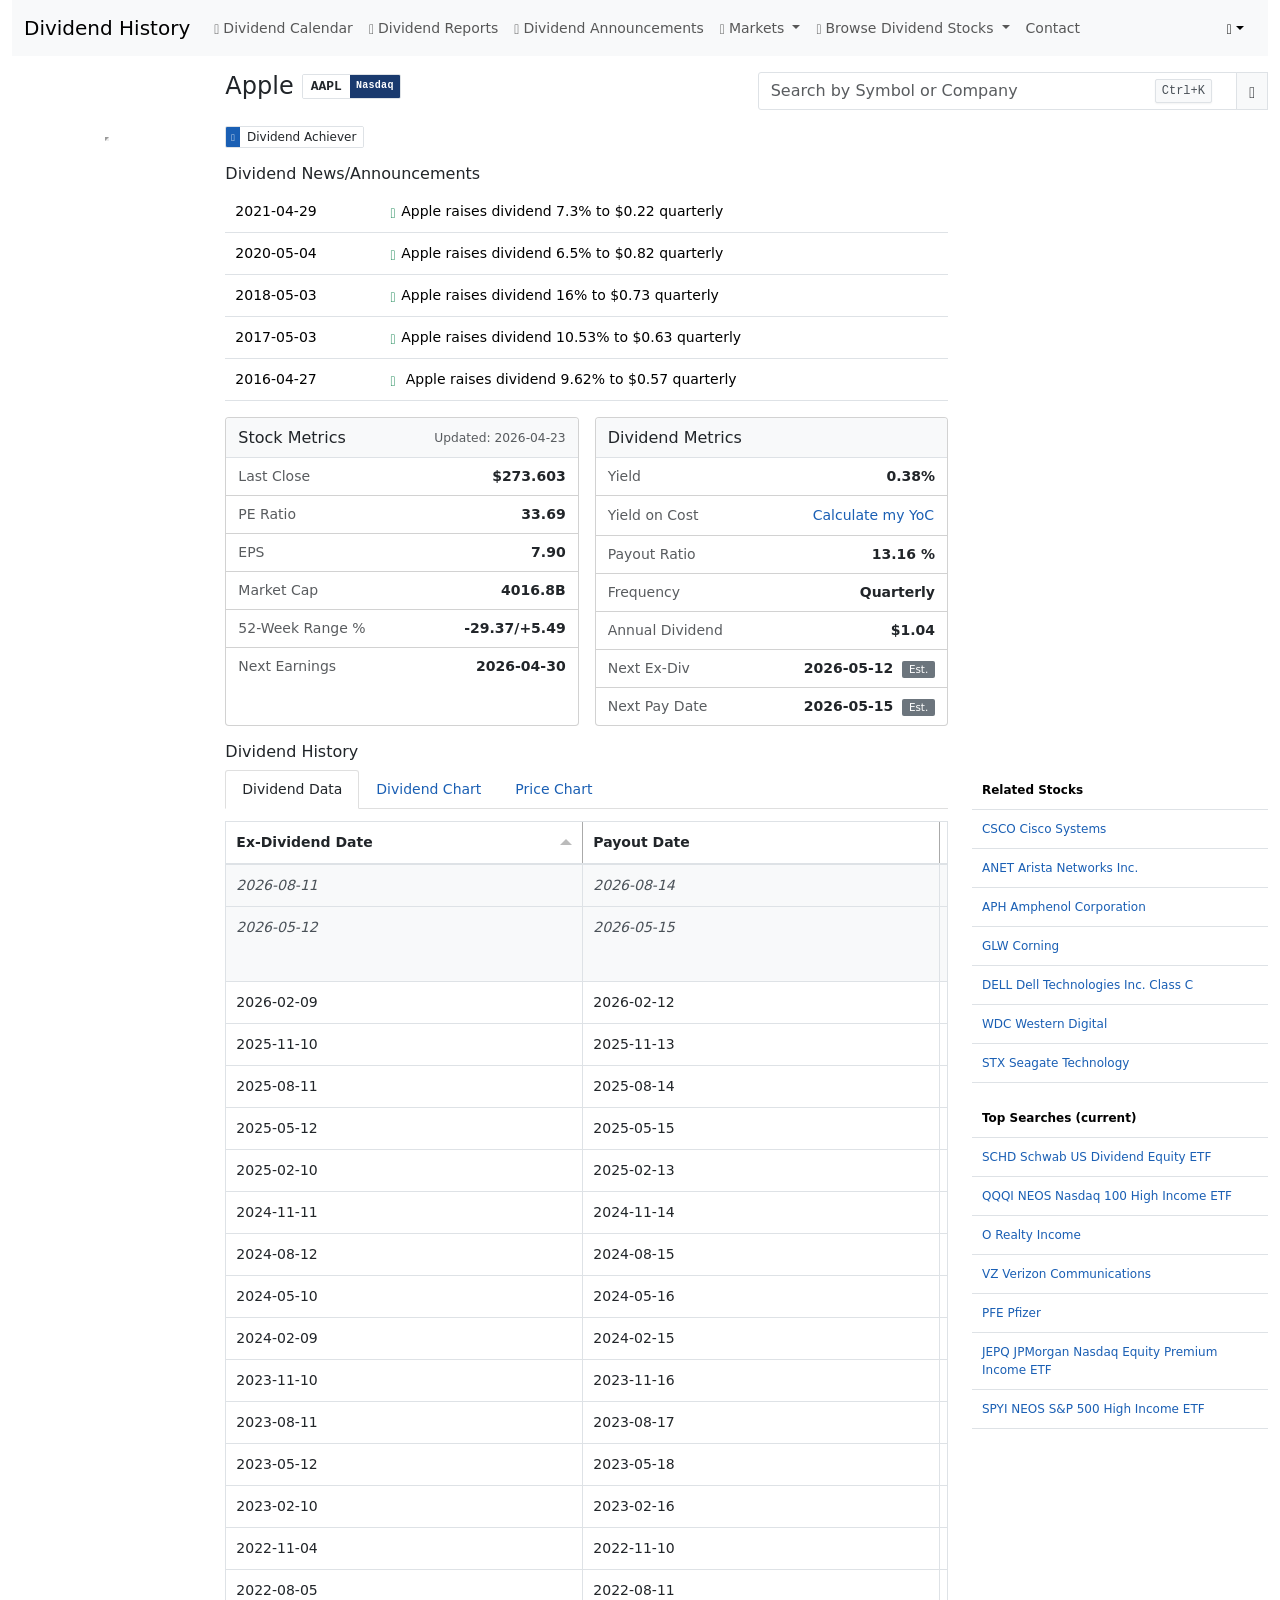
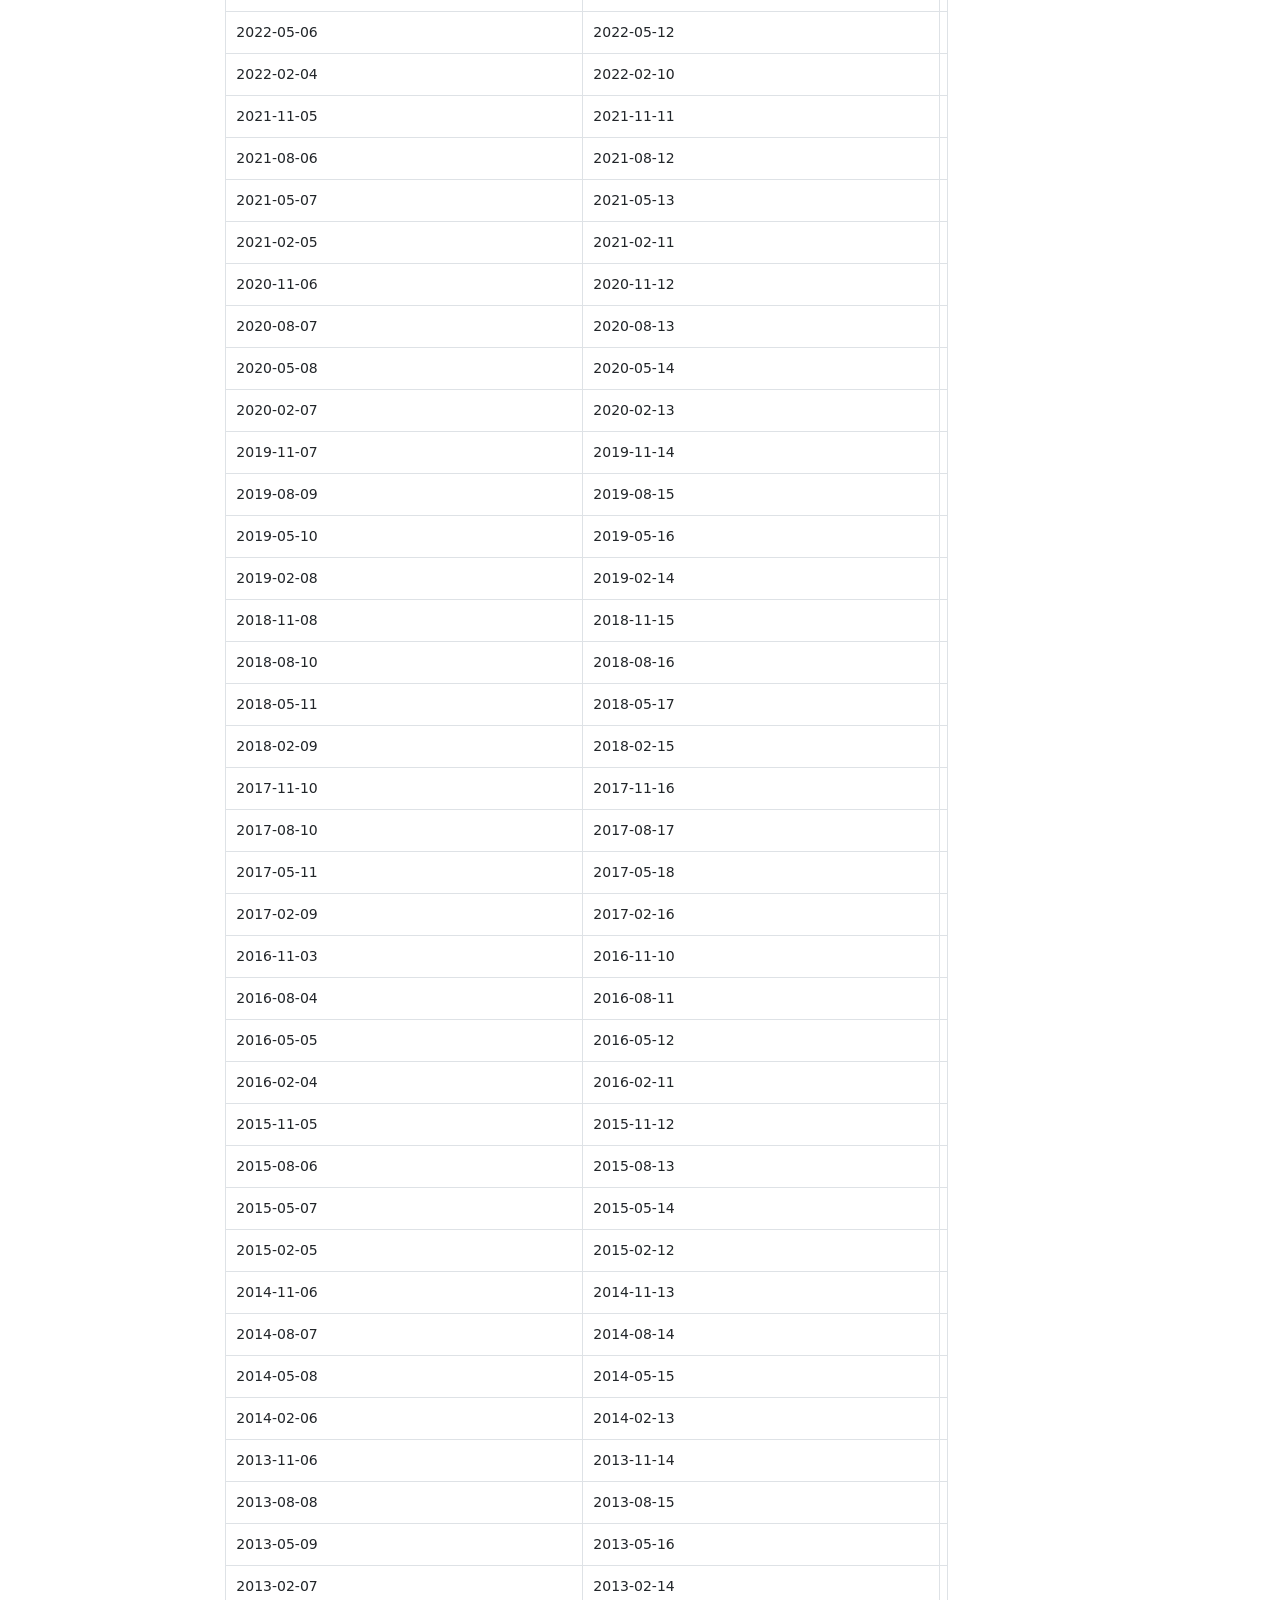
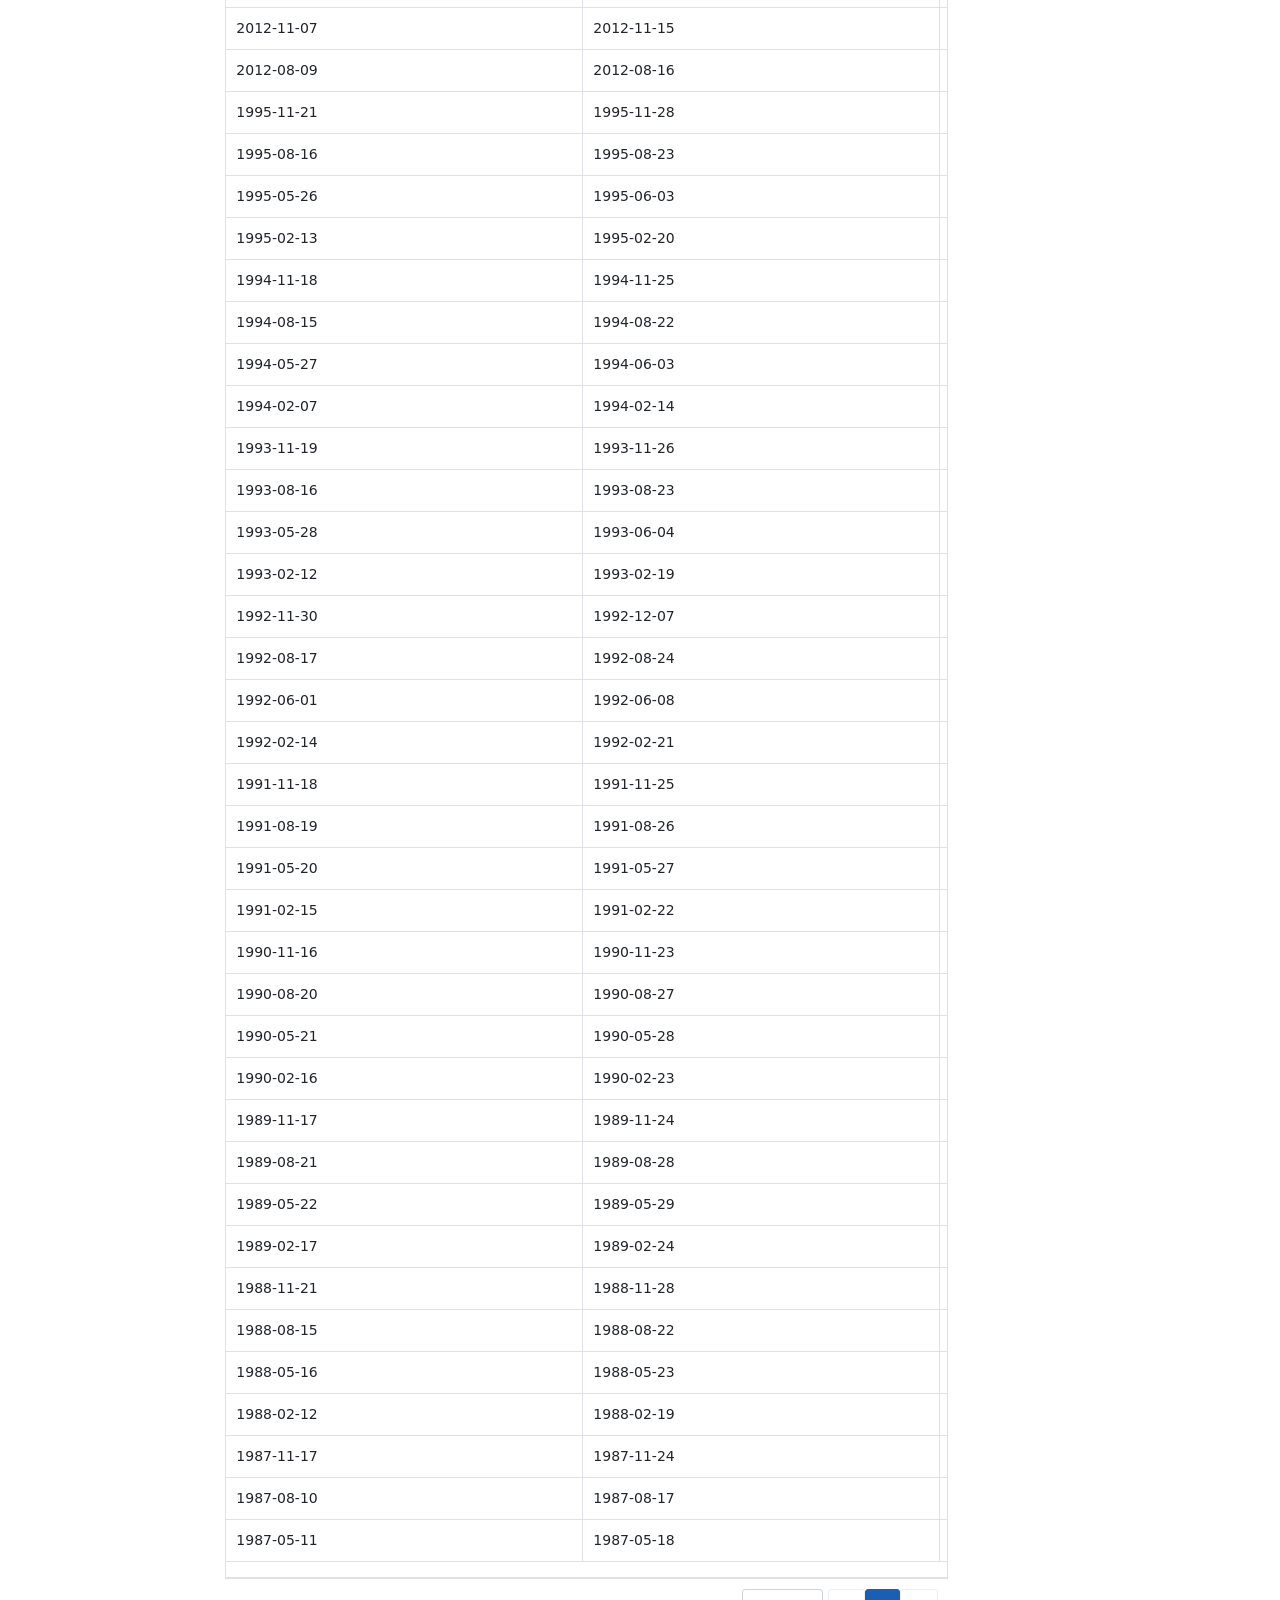
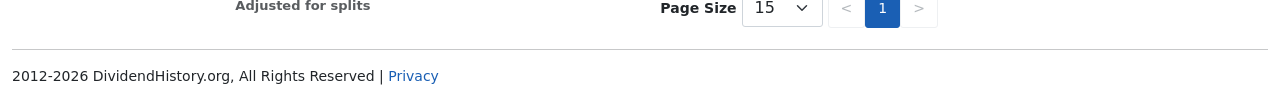
==== commit 6fee51fa: "replace downloaded dividendhistory.org page" ====
--- a/backend/tests/fixtures/dividendhistory_aapl_page/index.html
+++ b/backend/tests/fixtures/dividendhistory_aapl_page/index.html
@@ -18,7 +18,7 @@
 Light
 <i id="light-check" class="bi bi-check2 ms-auto d-none"></i> </button> </li> <li> <button type="button" class="dropdown-item d-flex align-items-center" data-bs-theme-value="dark" aria-pressed="false"> <i class="bi bi-moon-stars-fill me-2"></i>
 Dark
-<i id="dark-check" class="bi bi-check2 ms-auto d-none"></i> </button> </li> </ul> </li> <li class="nav-item col-6 col-lg-auto">&nbsp;</li> </ul> </div> </div> </nav> <main>  <div class="row pt-3 pb-3"> <div class="col-md-2"></div> <div class="col-md-5"> <h1 class="h4 title-with-badge"> Apple <span class="stock-badge stock-badge-md stock-badge-us"><span class="stock-badge-symbol">AAPL</span> <span class="stock-badge-exchange">Nasdaq</span></span> </h1> </div> <div class="col-md-5"> <div class="stock-search-container"> <div class="input-group"> <span id="search-select-assist" class="visually-hidden">Stock search input</span> <!-- Main search dropdown --> <div class="dropdown flex-grow-1" id="stock-search-dropdown"> <input type="text" class="form-control" id="stock-search-input" placeholder="Search by Symbol or Company" autocomplete="off" aria-label="Search by Symbol or Company" aria-labelledby="search-select-assist" aria-expanded="false" aria-controls="stock-search-results" role="combobox"> <div> <ul class="dropdown-menu w-100" id="stock-search-results" role="listbox" aria-labelledby="stock-search-input"> <!-- Results will be populated here --> </ul> </div> </div> <span class="input-group-text cursor-pointer" id="search-icon"> <i class="bi bi-search" id="search-icon-default"></i> <i class="bi bi-x" id="search-icon-clear"></i> </span> <!-- Keyboard shortcut badge --> <span class="search-shortcut-badge d-none d-lg-flex" id="search-shortcut-badge"> <kbd><span id="shortcut-key">Ctrl+</span>K</kbd> </span> </div> </div>  <script type="module" src="./AAPL Apple Payout Date _ Dividend History_files/StockSearch.astro_astro_type_script_index_0_lang.Dpr_O_Z2.js"></script> </div> </div> <div class="row"> <div class="col-md-2"> <div class="leftad d-none d-lg-block mx-auto text-center mb-4"> <!-- <div class="small text-muted text-uppercase mb-1" style="font-size: 0.7rem;">Advertisement</div> --> <ins class="adsbygoogle" style="display:block" data-ad-client="ca-pub-7749727118045578" data-ad-slot="3833971346" data-ad-format="auto" data-full-width-responsive="true" data-adsbygoogle-status="done"><iframe id="aswift_0" style="height: 1px !important; max-height: 1px !important; max-width: 1px !important; width: 1px !important;" src="./AAPL Apple Payout Date _ Dividend History_files/saved_resource.html"><iframe id="google_ads_frame0" src="./AAPL Apple Payout Date _ Dividend History_files/saved_resource(1).html"></iframe></iframe></ins> <script>(adsbygoogle = window.adsbygoogle || []).push({});</script>  </div> </div> <div class="col-md-7 col-xs-12 col-sm-12"> <div class="d-flex flex-wrap gap-2 align-items-center mb-3" aria-label="Stock tags"><a class="stock-tag stock-tag-md stock-tag-achiever stock-tag-achievement" href="https://dividendhistory.org/tags/dividend-achiever/"><span class="stock-tag-icon-section"><i class="bi bi-star-fill" aria-hidden="true"></i></span><span class="stock-tag-label">Dividend Achiever</span></a></div>  <h2 class="h6">Dividend News/Announcements</h2> <table id="news-table" class="table table-condensed" data-astro-cid-yc34kx6v=""><tbody data-astro-cid-yc34kx6v=""><tr data-astro-cid-yc34kx6v=""><td class="news-date" data-astro-cid-yc34kx6v="">2021-04-29</td><td data-astro-cid-yc34kx6v=""><i class="bi bi-arrow-up-circle-fill news-type-r" aria-label="Raise" data-astro-cid-yc34kx6v=""></i>Apple raises dividend 7.3% to $0.22 quarterly</td></tr><tr data-astro-cid-yc34kx6v=""><td class="news-date" data-astro-cid-yc34kx6v="">2020-05-04</td><td data-astro-cid-yc34kx6v=""><i class="bi bi-arrow-up-circle-fill news-type-r" aria-label="Raise" data-astro-cid-yc34kx6v=""></i>Apple raises dividend 6.5% to $0.82 quarterly</td></tr><tr data-astro-cid-yc34kx6v=""><td class="news-date" data-astro-cid-yc34kx6v="">2018-05-03</td><td data-astro-cid-yc34kx6v=""><i class="bi bi-arrow-up-circle-fill news-type-r" aria-label="Raise" data-astro-cid-yc34kx6v=""></i>Apple raises dividend 16% to $0.73 quarterly</td></tr><tr data-astro-cid-yc34kx6v=""><td class="news-date" data-astro-cid-yc34kx6v="">2017-05-03</td><td data-astro-cid-yc34kx6v=""><i class="bi bi-arrow-up-circle-fill news-type-r" aria-label="Raise" data-astro-cid-yc34kx6v=""></i>Apple raises dividend 10.53% to $0.63 quarterly</td></tr><tr data-astro-cid-yc34kx6v=""><td class="news-date" data-astro-cid-yc34kx6v="">2016-04-27</td><td data-astro-cid-yc34kx6v=""><i class="bi bi-arrow-up-circle-fill news-type-r" aria-label="Raise" data-astro-cid-yc34kx6v=""></i> Apple raises dividend 9.62% to $0.57 quarterly</td></tr></tbody></table> <div class="row g-3 mb-3 metrics-cards"> <!-- Stock Metrics Card --> <div class="col-12 col-md-6"> <div class="card h-100"> <div class="card-header d-flex align-items-center justify-content-between"> <h2 class="card-title h6 mb-0">Stock Metrics</h2> <span class="small text-body-secondary">Updated: 2026-04-21</span> </div> <div class="card-body p-0"> <dl class="metrics-list mb-0"> <div class="metric-row"> <dt>Last Close</dt> <dd>$265.915</dd> </div> <div class="metric-row"> <dt>PE Ratio</dt> <dd>34.21</dd> </div> <div class="metric-row"> <dt>EPS</dt> <dd>7.90</dd> </div> <div class="metric-row"> <dt>Market Cap</dt> <dd>3903.94B</dd> </div> <div class="metric-row"> <dt>52-Week Range %</dt> <dd>-28.62/+8.54</dd> </div> <div class="metric-row"> <dt>Next Earnings</dt> <dd>2026-04-30</dd> </div> </dl> </div> </div> </div> <!-- Dividend Metrics Card --> <div class="col-12 col-md-6"> <div class="card h-100"> <div class="card-header"> <h2 class="card-title h6 mb-0">Dividend Metrics</h2> </div> <div class="card-body p-0"> <dl class="metrics-list mb-0"> <div class="metric-row"> <dt>Yield</dt> <dd>0.38%</dd> </div> <div class="metric-row"> <dt>Yield on Cost</dt> <dd> <yield-on-cost data-symbol="AAPL" data-region="usa" data-annual-dividend="1.04" data-currency-symbol="$"><span class="yoc-initial"><button type="button" class="btn btn-link btn-sm p-0 yoc-calculate-btn">
+<i id="dark-check" class="bi bi-check2 ms-auto d-none"></i> </button> </li> </ul> </li> <li class="nav-item col-6 col-lg-auto">&nbsp;</li> </ul> </div> </div> </nav> <main>  <div class="row pt-3 pb-3"> <div class="col-md-2"></div> <div class="col-md-5"> <h1 class="h4 title-with-badge"> Apple <span class="stock-badge stock-badge-md stock-badge-us"><span class="stock-badge-symbol">AAPL</span> <span class="stock-badge-exchange">Nasdaq</span></span> </h1> </div> <div class="col-md-5"> <div class="stock-search-container"> <div class="input-group"> <span id="search-select-assist" class="visually-hidden">Stock search input</span> <!-- Main search dropdown --> <div class="dropdown flex-grow-1" id="stock-search-dropdown"> <input type="text" class="form-control" id="stock-search-input" placeholder="Search by Symbol or Company" autocomplete="off" aria-label="Search by Symbol or Company" aria-labelledby="search-select-assist" aria-expanded="false" aria-controls="stock-search-results" role="combobox"> <div> <ul class="dropdown-menu w-100" id="stock-search-results" role="listbox" aria-labelledby="stock-search-input"> <!-- Results will be populated here --> </ul> </div> </div> <span class="input-group-text cursor-pointer" id="search-icon"> <i class="bi bi-search" id="search-icon-default"></i> <i class="bi bi-x" id="search-icon-clear"></i> </span> <!-- Keyboard shortcut badge --> <span class="search-shortcut-badge d-none d-lg-flex" id="search-shortcut-badge"> <kbd><span id="shortcut-key">Ctrl+</span>K</kbd> </span> </div> </div>  <script type="module" src="./AAPL Apple Payout Date _ Dividend History_files/StockSearch.astro_astro_type_script_index_0_lang.BF5uwcrh.js"></script> </div> </div> <div class="row"> <div class="col-md-2"> <div class="leftad d-none d-lg-block mx-auto text-center mb-4"> <!-- <div class="small text-muted text-uppercase mb-1" style="font-size: 0.7rem;">Advertisement</div> --> <ins class="adsbygoogle" style="display:block" data-ad-client="ca-pub-7749727118045578" data-ad-slot="3833971346" data-ad-format="auto" data-full-width-responsive="true" data-adsbygoogle-status="done"><iframe id="aswift_0" style="height: 1px !important; max-height: 1px !important; max-width: 1px !important; width: 1px !important;" src="./AAPL Apple Payout Date _ Dividend History_files/saved_resource.html"><iframe id="google_ads_frame0" src="./AAPL Apple Payout Date _ Dividend History_files/saved_resource(1).html"></iframe></iframe></ins> <script>(adsbygoogle = window.adsbygoogle || []).push({});</script>  </div> </div> <div class="col-md-7 col-xs-12 col-sm-12"> <div class="d-flex flex-wrap gap-2 align-items-center mb-3" aria-label="Stock tags"><a class="stock-tag stock-tag-md stock-tag-achiever stock-tag-achievement" href="https://dividendhistory.org/tags/dividend-achiever/"><span class="stock-tag-icon-section"><i class="bi bi-star-fill" aria-hidden="true"></i></span><span class="stock-tag-label">Dividend Achiever</span></a></div>  <h2 class="h6">Dividend News/Announcements</h2> <table id="news-table" class="table table-condensed" data-astro-cid-yc34kx6v=""><tbody data-astro-cid-yc34kx6v=""><tr data-astro-cid-yc34kx6v=""><td class="news-date" data-astro-cid-yc34kx6v="">2021-04-29</td><td data-astro-cid-yc34kx6v=""><i class="bi bi-arrow-up-circle-fill news-type-r" aria-label="Raise" data-astro-cid-yc34kx6v=""></i>Apple raises dividend 7.3% to $0.22 quarterly</td></tr><tr data-astro-cid-yc34kx6v=""><td class="news-date" data-astro-cid-yc34kx6v="">2020-05-04</td><td data-astro-cid-yc34kx6v=""><i class="bi bi-arrow-up-circle-fill news-type-r" aria-label="Raise" data-astro-cid-yc34kx6v=""></i>Apple raises dividend 6.5% to $0.82 quarterly</td></tr><tr data-astro-cid-yc34kx6v=""><td class="news-date" data-astro-cid-yc34kx6v="">2018-05-03</td><td data-astro-cid-yc34kx6v=""><i class="bi bi-arrow-up-circle-fill news-type-r" aria-label="Raise" data-astro-cid-yc34kx6v=""></i>Apple raises dividend 16% to $0.73 quarterly</td></tr><tr data-astro-cid-yc34kx6v=""><td class="news-date" data-astro-cid-yc34kx6v="">2017-05-03</td><td data-astro-cid-yc34kx6v=""><i class="bi bi-arrow-up-circle-fill news-type-r" aria-label="Raise" data-astro-cid-yc34kx6v=""></i>Apple raises dividend 10.53% to $0.63 quarterly</td></tr><tr data-astro-cid-yc34kx6v=""><td class="news-date" data-astro-cid-yc34kx6v="">2016-04-27</td><td data-astro-cid-yc34kx6v=""><i class="bi bi-arrow-up-circle-fill news-type-r" aria-label="Raise" data-astro-cid-yc34kx6v=""></i> Apple raises dividend 9.62% to $0.57 quarterly</td></tr></tbody></table> <div class="row g-3 mb-3 metrics-cards"> <!-- Stock Metrics Card --> <div class="col-12 col-md-6"> <div class="card h-100"> <div class="card-header d-flex align-items-center justify-content-between"> <h2 class="card-title h6 mb-0">Stock Metrics</h2> <span class="small text-body-secondary">Updated: 2026-04-23</span> </div> <div class="card-body p-0"> <dl class="metrics-list mb-0"> <div class="metric-row"> <dt>Last Close</dt> <dd>$273.603</dd> </div> <div class="metric-row"> <dt>PE Ratio</dt> <dd>33.69</dd> </div> <div class="metric-row"> <dt>EPS</dt> <dd>7.90</dd> </div> <div class="metric-row"> <dt>Market Cap</dt> <dd>4016.8B</dd> </div>  <div class="metric-row"> <dt>52-Week Range %</dt> <dd>-29.37/+5.49</dd> </div> <div class="metric-row"> <dt>Next Earnings</dt> <dd>2026-04-30</dd> </div> </dl> </div> </div> </div> <!-- Dividend Metrics Card --> <div class="col-12 col-md-6"> <div class="card h-100"> <div class="card-header"> <h2 class="card-title h6 mb-0">Dividend Metrics</h2> </div> <div class="card-body p-0"> <dl class="metrics-list mb-0"> <div class="metric-row"> <dt>Yield</dt> <dd>0.38%</dd> </div> <div class="metric-row"> <dt>Yield on Cost</dt> <dd> <yield-on-cost data-symbol="AAPL" data-region="usa" data-annual-dividend="1.04" data-currency-symbol="$"><span class="yoc-initial"><button type="button" class="btn btn-link btn-sm p-0 yoc-calculate-btn">
 Calculate my YoC
 </button></span><span class="yoc-expanded" hidden=""><div class="yoc-form"><div class="yoc-instructions">
 Enter your purchase price or select a buy date
@@ -26,11 +26,24 @@
 Set my cost
 </button><button type="button" class="btn btn-outline-secondary btn-sm yoc-cancel-btn">
 Cancel
-</button></div><div class="yoc-error text-danger small" hidden=""></div><div class="yoc-info text-muted small" hidden=""></div></div></span><span class="yoc-calculated" hidden=""><span class="yoc-result"></span><button type="button" class="btn btn-link btn-sm p-0 ms-2 yoc-clear-btn" title="Clear saved cost basis"><svg xmlns="http://www.w3.org/2000/svg" width="14" height="14" fill="currentColor" viewBox="0 0 16 16"><path d="M5.5 5.5A.5.5 0 0 1 6 6v6a.5.5 0 0 1-1 0V6a.5.5 0 0 1 .5-.5m2.5 0a.5.5 0 0 1 .5.5v6a.5.5 0 0 1-1 0V6a.5.5 0 0 1 .5-.5m3 .5a.5.5 0 0 0-1 0v6a.5.5 0 0 0 1 0z"></path><path d="M14.5 3a1 1 0 0 1-1 1H13v9a2 2 0 0 1-2 2H5a2 2 0 0 1-2-2V4h-.5a1 1 0 0 1-1-1V2a1 1 0 0 1 1-1H6a1 1 0 0 1 1-1h2a1 1 0 0 1 1 1h3.5a1 1 0 0 1 1 1zM4.118 4 4 4.059V13a1 1 0 0 0 1 1h6a1 1 0 0 0 1-1V4.059L11.882 4zM2.5 3h11V2h-11z"></path></svg></button></span></yield-on-cost><script type="module" src="./AAPL Apple Payout Date _ Dividend History_files/YieldOnCost.astro_astro_type_script_index_0_lang.DZG52uag.js"></script> </dd> </div> <div class="metric-row"> <dt>Payout Ratio</dt> <dd> 13.16 % </dd> </div> <div class="metric-row"> <dt>Frequency</dt> <dd>Quarterly</dd> </div> <div class="metric-row"> <dt>Annual Dividend</dt> <dd>$1.04</dd> </div> <div class="metric-row"> <dt>Next Ex-Div</dt> <dd> 2026-05-12 <span class="badge bg-secondary ms-1">Est.</span> </dd> </div> <div class="metric-row"> <dt>Next Pay Date</dt> <dd> 2026-05-15 <span class="badge bg-secondary ms-1">Est.</span> </dd> </div> </dl> </div> </div> </div> </div> <h2 class="h6">Dividend History</h2> <ul class="nav nav-tabs" id="payoutTabs" role="tablist"> <li class="nav-item" role="presentation"> <button class="nav-link active" id="dividends-tab" data-bs-toggle="tab" data-bs-target="#dividends-pane" type="button" role="tab" aria-controls="dividends-pane" aria-selected="true">Dividend Data</button> </li> <li class="nav-item d-none d-md-block" role="presentation"> <button class="nav-link" id="divchart-tab" data-bs-toggle="tab" data-bs-target="#divchart-pane" type="button" role="tab" aria-controls="divchart-pane" aria-selected="false" tabindex="-1">Dividend Chart</button> </li> <li class="nav-item d-none d-md-block" role="presentation"> <button class="nav-link" id="chart-tab" data-bs-toggle="tab" data-bs-target="#chart-pane" type="button" role="tab" aria-controls="chart-pane" aria-selected="false" tabindex="-1">Price Chart</button> </li> </ul> <div class="tab-content" id="payoutTabsContent" style="margin-top: 12px;"> <div class="tab-pane fade show active" id="dividends-pane" role="tabpanel" aria-labelledby="dividends-tab" tabindex="0"> <dividend-table><div id="dividend-table" class="tabulator" aria-owns="tabulator-table-body" tabulator-layout="fitColumns"><div class="tabulator-header"><div class="tabulator-header-contents"><div class="tabulator-headers" style="height: 41px;"><div class="tabulator-col tabulator-sortable tabulator-col-sorter-element" tabulator-field="ex-dividend_date" style="min-width: 170px; width: 357px; height: 41px;"><div class="tabulator-col-content"><div class="tabulator-col-title-holder"><div class="tabulator-col-title">Ex-Dividend Date</div><div class="tabulator-col-sorter"><div class="tabulator-arrow"></div></div></div></div></div><div class="tabulator-col" tabulator-field="payout_date" style="min-width: 110px; width: 357px; height: 41px;"><div class="tabulator-col-content"><div class="tabulator-col-title-holder"><div class="tabulator-col-title">Payout Date</div></div></div></div><div class="tabulator-col" tabulator-field="cash_amount" style="min-width: 120px; width: 357px; height: 41px;"><div class="tabulator-col-content"><div class="tabulator-col-title-holder"><div class="tabulator-col-title">Cash Amount</div></div></div></div><div class="tabulator-col" tabulator-field="pctChange" style="min-width: 200px; width: 359.25px; height: 41px;"><div class="tabulator-col-content"><div class="tabulator-col-title-holder"><div class="tabulator-col-title">% Change</div></div></div></div></div></div></div><div class="tabulator-tableholder" tabindex="0" style="height: 680px;" role="grid"><div class="tabulator-table" role="rowgroup" id="tabulator-table-body" style="padding-top: 0px; padding-bottom: 0px;"><div class="tabulator-row tabulator-row-odd unconfirmed-div" role="row"><div class="tabulator-cell" role="gridcell" tabulator-field="ex-dividend_date" style="width: 357px; height: 41px;">2026-08-11</div><div class="tabulator-cell" role="gridcell" tabulator-field="payout_date" style="width: 357px; height: 41px;">2026-08-14</div><div class="tabulator-cell" role="gridcell" tabulator-field="cash_amount" style="width: 357px; height: 41px;">$0.27</div><div class="tabulator-cell" role="gridcell" tabulator-field="pctChange" style="width: 359.25px; height: 41px;">unconfirmed/estimated</div><div class="tabulator-responsive-collapse" role="gridcell"></div></div><div class="tabulator-row tabulator-row-even unconfirmed-div" role="row"><div class="tabulator-cell" role="gridcell" tabulator-field="ex-dividend_date" style="width: 357px; height: 74px;">2026-05-12</div><div class="tabulator-cell" role="gridcell" tabulator-field="payout_date" style="width: 357px; height: 74px;">2026-05-15</div><div class="tabulator-cell" role="gridcell" tabulator-field="cash_amount" style="width: 357px; height: 74px;">$0.27</div><div class="tabulator-cell" role="gridcell" tabulator-field="pctChange" style="width: 359.25px; height: 74px;"><span class="raise-expected-badge"><i class="bi bi-graph-up-arrow me-1"></i>raise expected ~4.1%</span><div class="expected-payout-text">unconfirmed/estimated</div></div><div class="tabulator-responsive-collapse" role="gridcell"></div></div><div class="tabulator-row tabulator-row-odd" role="row"><div class="tabulator-cell" role="gridcell" tabulator-field="ex-dividend_date" style="width: 357px; height: 41px;">2026-02-09</div><div class="tabulator-cell" role="gridcell" tabulator-field="payout_date" style="width: 357px; height: 41px;">2026-02-12</div><div class="tabulator-cell" role="gridcell" tabulator-field="cash_amount" style="width: 357px; height: 41px;">$0.26</div><div class="tabulator-cell" role="gridcell" tabulator-field="pctChange" style="width: 359.25px; height: 41px;"></div><div class="tabulator-responsive-collapse" role="gridcell"></div></div><div class="tabulator-row tabulator-row-even" role="row"><div class="tabulator-cell" role="gridcell" tabulator-field="ex-dividend_date" style="width: 357px; height: 41px;">2025-11-10</div><div class="tabulator-cell" role="gridcell" tabulator-field="payout_date" style="width: 357px; height: 41px;">2025-11-13</div><div class="tabulator-cell" role="gridcell" tabulator-field="cash_amount" style="width: 357px; height: 41px;">$0.26</div><div class="tabulator-cell" role="gridcell" tabulator-field="pctChange" style="width: 359.25px; height: 41px;"></div><div class="tabulator-responsive-collapse" role="gridcell"></div></div><div class="tabulator-row tabulator-row-odd" role="row"><div class="tabulator-cell" role="gridcell" tabulator-field="ex-dividend_date" style="width: 357px; height: 41px;">2025-08-11</div><div class="tabulator-cell" role="gridcell" tabulator-field="payout_date" style="width: 357px; height: 41px;">2025-08-14</div><div class="tabulator-cell" role="gridcell" tabulator-field="cash_amount" style="width: 357px; height: 41px;">$0.26</div><div class="tabulator-cell" role="gridcell" tabulator-field="pctChange" style="width: 359.25px; height: 41px;"></div><div class="tabulator-responsive-collapse" role="gridcell"></div></div><div class="tabulator-row tabulator-row-even" role="row"><div class="tabulator-cell" role="gridcell" tabulator-field="ex-dividend_date" style="width: 357px; height: 41px;">2025-05-12</div><div class="tabulator-cell" role="gridcell" tabulator-field="payout_date" style="width: 357px; height: 41px;">2025-05-15</div><div class="tabulator-cell" role="gridcell" tabulator-field="cash_amount" style="width: 357px; height: 41px;">$0.26</div><div class="tabulator-cell" role="gridcell" tabulator-field="pctChange" style="width: 359.25px; height: 41px;"><span class="percent-change percent-increase"><i class="bi bi-arrow-up-circle-fill me-1" role="img" aria-label="Dividend Increase"></i>4%
+</button></div><div class="yoc-error text-danger small" hidden=""></div><div class="yoc-info text-muted small" hidden=""></div></div></span><span class="yoc-calculated" hidden=""><span class="yoc-result"></span><button type="button" class="btn btn-link btn-sm p-0 ms-2 yoc-clear-btn" title="Clear saved cost basis"><svg xmlns="http://www.w3.org/2000/svg" width="14" height="14" fill="currentColor" viewBox="0 0 16 16"><path d="M5.5 5.5A.5.5 0 0 1 6 6v6a.5.5 0 0 1-1 0V6a.5.5 0 0 1 .5-.5m2.5 0a.5.5 0 0 1 .5.5v6a.5.5 0 0 1-1 0V6a.5.5 0 0 1 .5-.5m3 .5a.5.5 0 0 0-1 0v6a.5.5 0 0 0 1 0z"></path><path d="M14.5 3a1 1 0 0 1-1 1H13v9a2 2 0 0 1-2 2H5a2 2 0 0 1-2-2V4h-.5a1 1 0 0 1-1-1V2a1 1 0 0 1 1-1H6a1 1 0 0 1 1-1h2a1 1 0 0 1 1 1h3.5a1 1 0 0 1 1 1zM4.118 4 4 4.059V13a1 1 0 0 0 1 1h6a1 1 0 0 0 1-1V4.059L11.882 4zM2.5 3h11V2h-11z"></path></svg></button></span></yield-on-cost><script type="module" src="./AAPL Apple Payout Date _ Dividend History_files/YieldOnCost.astro_astro_type_script_index_0_lang.DZG52uag.js"></script> </dd> </div> <div class="metric-row"> <dt>Payout Ratio</dt> <dd> 13.16 % </dd> </div> <div class="metric-row"> <dt>Frequency</dt> <dd>Quarterly</dd> </div> <div class="metric-row"> <dt>Annual Dividend</dt> <dd>$1.04</dd> </div> <div class="metric-row"> <dt>Next Ex-Div</dt> <dd> 2026-05-12 <span class="badge bg-secondary ms-1">Est.</span> </dd> </div> <div class="metric-row"> <dt>Next Pay Date</dt> <dd> 2026-05-15 <span class="badge bg-secondary ms-1">Est.</span> </dd> </div> </dl> </div> </div> </div> </div> <h2 class="h6">Dividend History</h2> <ul class="nav nav-tabs" id="payoutTabs" role="tablist"> <li class="nav-item" role="presentation"> <button class="nav-link active" id="dividends-tab" data-bs-toggle="tab" data-bs-target="#dividends-pane" type="button" role="tab" aria-controls="dividends-pane" aria-selected="true">Dividend Data</button> </li> <li class="nav-item d-none d-md-block" role="presentation"> <button class="nav-link" id="divchart-tab" data-bs-toggle="tab" data-bs-target="#divchart-pane" type="button" role="tab" aria-controls="divchart-pane" aria-selected="false" tabindex="-1">Dividend Chart</button> </li> <li class="nav-item d-none d-md-block" role="presentation"> <button class="nav-link" id="chart-tab" data-bs-toggle="tab" data-bs-target="#chart-pane" type="button" role="tab" aria-controls="chart-pane" aria-selected="false" tabindex="-1">Price Chart</button> </li> </ul> <div class="tab-content" id="payoutTabsContent" style="margin-top: 12px;"> <div class="tab-pane fade show active" id="dividends-pane" role="tabpanel" aria-labelledby="dividends-tab" tabindex="0"> <dividend-table><div id="dividend-table" class="tabulator" aria-owns="tabulator-table-body" tabulator-layout="fitColumns"><div class="tabulator-header"><div class="tabulator-header-contents"><div class="tabulator-headers" style="height: 41px;"><div class="tabulator-col tabulator-sortable tabulator-col-sorter-element" tabulator-field="ex-dividend_date" style="min-width: 170px; width: 357px; height: 41px;"><div class="tabulator-col-content"><div class="tabulator-col-title-holder"><div class="tabulator-col-title">Ex-Dividend Date</div><div class="tabulator-col-sorter"><div class="tabulator-arrow"></div></div></div></div></div><div class="tabulator-col" tabulator-field="payout_date" style="min-width: 110px; width: 357px; height: 41px;"><div class="tabulator-col-content"><div class="tabulator-col-title-holder"><div class="tabulator-col-title">Payout Date</div></div></div></div><div class="tabulator-col" tabulator-field="cash_amount" style="min-width: 120px; width: 357px; height: 41px;"><div class="tabulator-col-content"><div class="tabulator-col-title-holder"><div class="tabulator-col-title">Cash Amount</div></div></div></div><div class="tabulator-col" tabulator-field="pctChange" style="min-width: 200px; width: 359.25px; height: 41px;"><div class="tabulator-col-content"><div class="tabulator-col-title-holder"><div class="tabulator-col-title">% Change</div></div></div></div></div></div></div><div class="tabulator-tableholder" tabindex="0" style="height: 3914px;" role="grid"><div class="tabulator-table" role="rowgroup" id="tabulator-table-body" style="padding-top: 0px; padding-bottom: 0px;"><div class="tabulator-row tabulator-row-odd unconfirmed-div" role="row"><div class="tabulator-cell" role="gridcell" tabulator-field="ex-dividend_date" style="width: 357px; height: 41px;">2026-08-11</div><div class="tabulator-cell" role="gridcell" tabulator-field="payout_date" style="width: 357px; height: 41px;">2026-08-14</div><div class="tabulator-cell" role="gridcell" tabulator-field="cash_amount" style="width: 357px; height: 41px;">$0.27</div><div class="tabulator-cell" role="gridcell" tabulator-field="pctChange" style="width: 359.25px; height: 41px;">unconfirmed/estimated</div><div class="tabulator-responsive-collapse" role="gridcell"></div></div><div class="tabulator-row tabulator-row-even unconfirmed-div" role="row"><div class="tabulator-cell" role="gridcell" tabulator-field="ex-dividend_date" style="width: 357px; height: 74px;">2026-05-12</div><div class="tabulator-cell" role="gridcell" tabulator-field="payout_date" style="width: 357px; height: 74px;">2026-05-15</div><div class="tabulator-cell" role="gridcell" tabulator-field="cash_amount" style="width: 357px; height: 74px;">$0.27</div><div class="tabulator-cell" role="gridcell" tabulator-field="pctChange" style="width: 359.25px; height: 74px;"><span class="raise-expected-badge"><i class="bi bi-graph-up-arrow me-1"></i>raise expected ~4.1%</span><div class="expected-payout-text">unconfirmed/estimated</div></div><div class="tabulator-responsive-collapse" role="gridcell"></div></div><div class="tabulator-row tabulator-row-odd" role="row"><div class="tabulator-cell" role="gridcell" tabulator-field="ex-dividend_date" style="width: 357px; height: 41px;">2026-02-09</div><div class="tabulator-cell" role="gridcell" tabulator-field="payout_date" style="width: 357px; height: 41px;">2026-02-12</div><div class="tabulator-cell" role="gridcell" tabulator-field="cash_amount" style="width: 357px; height: 41px;">$0.26</div><div class="tabulator-cell" role="gridcell" tabulator-field="pctChange" style="width: 359.25px; height: 41px;"></div><div class="tabulator-responsive-collapse" role="gridcell"></div></div><div class="tabulator-row tabulator-row-even" role="row"><div class="tabulator-cell" role="gridcell" tabulator-field="ex-dividend_date" style="width: 357px; height: 41px;">2025-11-10</div><div class="tabulator-cell" role="gridcell" tabulator-field="payout_date" style="width: 357px; height: 41px;">2025-11-13</div><div class="tabulator-cell" role="gridcell" tabulator-field="cash_amount" style="width: 357px; height: 41px;">$0.26</div><div class="tabulator-cell" role="gridcell" tabulator-field="pctChange" style="width: 359.25px; height: 41px;"></div><div class="tabulator-responsive-collapse" role="gridcell"></div></div><div class="tabulator-row tabulator-row-odd" role="row"><div class="tabulator-cell" role="gridcell" tabulator-field="ex-dividend_date" style="width: 357px; height: 41px;">2025-08-11</div><div class="tabulator-cell" role="gridcell" tabulator-field="payout_date" style="width: 357px; height: 41px;">2025-08-14</div><div class="tabulator-cell" role="gridcell" tabulator-field="cash_amount" style="width: 357px; height: 41px;">$0.26</div><div class="tabulator-cell" role="gridcell" tabulator-field="pctChange" style="width: 359.25px; height: 41px;"></div><div class="tabulator-responsive-collapse" role="gridcell"></div></div><div class="tabulator-row tabulator-row-even" role="row"><div class="tabulator-cell" role="gridcell" tabulator-field="ex-dividend_date" style="width: 357px; height: 41px;">2025-05-12</div><div class="tabulator-cell" role="gridcell" tabulator-field="payout_date" style="width: 357px; height: 41px;">2025-05-15</div><div class="tabulator-cell" role="gridcell" tabulator-field="cash_amount" style="width: 357px; height: 41px;">$0.26</div><div class="tabulator-cell" role="gridcell" tabulator-field="pctChange" style="width: 359.25px; height: 41px;"><span class="percent-change percent-increase"><i class="bi bi-arrow-up-circle-fill me-1" role="img" aria-label="Dividend Increase"></i>4%
 </span></div><div class="tabulator-responsive-collapse" role="gridcell"></div></div><div class="tabulator-row tabulator-row-odd" role="row"><div class="tabulator-cell" role="gridcell" tabulator-field="ex-dividend_date" style="width: 357px; height: 41px;">2025-02-10</div><div class="tabulator-cell" role="gridcell" tabulator-field="payout_date" style="width: 357px; height: 41px;">2025-02-13</div><div class="tabulator-cell" role="gridcell" tabulator-field="cash_amount" style="width: 357px; height: 41px;">$0.25</div><div class="tabulator-cell" role="gridcell" tabulator-field="pctChange" style="width: 359.25px; height: 41px;"></div><div class="tabulator-responsive-collapse" role="gridcell"></div></div><div class="tabulator-row tabulator-row-even" role="row"><div class="tabulator-cell" role="gridcell" tabulator-field="ex-dividend_date" style="width: 357px; height: 41px;">2024-11-11</div><div class="tabulator-cell" role="gridcell" tabulator-field="payout_date" style="width: 357px; height: 41px;">2024-11-14</div><div class="tabulator-cell" role="gridcell" tabulator-field="cash_amount" style="width: 357px; height: 41px;">$0.25</div><div class="tabulator-cell" role="gridcell" tabulator-field="pctChange" style="width: 359.25px; height: 41px;"></div><div class="tabulator-responsive-collapse" role="gridcell"></div></div><div class="tabulator-row tabulator-row-odd" role="row"><div class="tabulator-cell" role="gridcell" tabulator-field="ex-dividend_date" style="width: 357px; height: 41px;">2024-08-12</div><div class="tabulator-cell" role="gridcell" tabulator-field="payout_date" style="width: 357px; height: 41px;">2024-08-15</div><div class="tabulator-cell" role="gridcell" tabulator-field="cash_amount" style="width: 357px; height: 41px;">$0.25</div><div class="tabulator-cell" role="gridcell" tabulator-field="pctChange" style="width: 359.25px; height: 41px;"></div><div class="tabulator-responsive-collapse" role="gridcell"></div></div><div class="tabulator-row tabulator-row-even" role="row"><div class="tabulator-cell" role="gridcell" tabulator-field="ex-dividend_date" style="width: 357px; height: 41px;">2024-05-10</div><div class="tabulator-cell" role="gridcell" tabulator-field="payout_date" style="width: 357px; height: 41px;">2024-05-16</div><div class="tabulator-cell" role="gridcell" tabulator-field="cash_amount" style="width: 357px; height: 41px;">$0.25</div><div class="tabulator-cell" role="gridcell" tabulator-field="pctChange" style="width: 359.25px; height: 41px;"><span class="percent-change percent-increase"><i class="bi bi-arrow-up-circle-fill me-1" role="img" aria-label="Dividend Increase"></i>4.17%
 </span></div><div class="tabulator-responsive-collapse" role="gridcell"></div></div><div class="tabulator-row tabulator-row-odd" role="row"><div class="tabulator-cell" role="gridcell" tabulator-field="ex-dividend_date" style="width: 357px; height: 41px;">2024-02-09</div><div class="tabulator-cell" role="gridcell" tabulator-field="payout_date" style="width: 357px; height: 41px;">2024-02-15</div><div class="tabulator-cell" role="gridcell" tabulator-field="cash_amount" style="width: 357px; height: 41px;">$0.24</div><div class="tabulator-cell" role="gridcell" tabulator-field="pctChange" style="width: 359.25px; height: 41px;"></div><div class="tabulator-responsive-collapse" role="gridcell"></div></div><div class="tabulator-row tabulator-row-even" role="row"><div class="tabulator-cell" role="gridcell" tabulator-field="ex-dividend_date" style="width: 357px; height: 41px;">2023-11-10</div><div class="tabulator-cell" role="gridcell" tabulator-field="payout_date" style="width: 357px; height: 41px;">2023-11-16</div><div class="tabulator-cell" role="gridcell" tabulator-field="cash_amount" style="width: 357px; height: 41px;">$0.24</div><div class="tabulator-cell" role="gridcell" tabulator-field="pctChange" style="width: 359.25px; height: 41px;"></div><div class="tabulator-responsive-collapse" role="gridcell"></div></div><div class="tabulator-row tabulator-row-odd" role="row"><div class="tabulator-cell" role="gridcell" tabulator-field="ex-dividend_date" style="width: 357px; height: 41px;">2023-08-11</div><div class="tabulator-cell" role="gridcell" tabulator-field="payout_date" style="width: 357px; height: 41px;">2023-08-17</div><div class="tabulator-cell" role="gridcell" tabulator-field="cash_amount" style="width: 357px; height: 41px;">$0.24</div><div class="tabulator-cell" role="gridcell" tabulator-field="pctChange" style="width: 359.25px; height: 41px;"></div><div class="tabulator-responsive-collapse" role="gridcell"></div></div><div class="tabulator-row tabulator-row-even" role="row"><div class="tabulator-cell" role="gridcell" tabulator-field="ex-dividend_date" style="width: 357px; height: 41px;">2023-05-12</div><div class="tabulator-cell" role="gridcell" tabulator-field="payout_date" style="width: 357px; height: 41px;">2023-05-18</div><div class="tabulator-cell" role="gridcell" tabulator-field="cash_amount" style="width: 357px; height: 41px;">$0.24</div><div class="tabulator-cell" role="gridcell" tabulator-field="pctChange" style="width: 359.25px; height: 41px;"><span class="percent-change percent-increase"><i class="bi bi-arrow-up-circle-fill me-1" role="img" aria-label="Dividend Increase"></i>4.35%
-</span></div><div class="tabulator-responsive-collapse" role="gridcell"></div></div><div class="tabulator-row tabulator-row-odd" role="row"><div class="tabulator-cell" role="gridcell" tabulator-field="ex-dividend_date" style="width: 357px; height: 41px;">2023-02-10</div><div class="tabulator-cell" role="gridcell" tabulator-field="payout_date" style="width: 357px; height: 41px;">2023-02-16</div><div class="tabulator-cell" role="gridcell" tabulator-field="cash_amount" style="width: 357px; height: 41px;">$0.23</div><div class="tabulator-cell" role="gridcell" tabulator-field="pctChange" style="width: 359.25px; height: 41px;"></div><div class="tabulator-responsive-collapse" role="gridcell"></div></div></div></div><div class="tabulator-footer"><div class="tabulator-footer-contents"><p class="table-note">Adjusted for splits</p><span class="tabulator-paginator"><label>Page Size</label><select class="tabulator-page-size" aria-label="Page Size" title="Page Size"><option value="15">15</option><option value="25">25</option><option value="50">50</option><option value="100">100</option></select><button class="tabulator-page" type="button" role="button" aria-label="First Page" title="First Page" data-page="first" disabled="">First</button><button class="tabulator-page" type="button" role="button" aria-label="Previous Page" title="Previous Page" data-page="prev" disabled="">&lt;</button><span class="tabulator-pages"><button class="tabulator-page active" type="button" role="button" aria-label="Show Page 1" title="Show Page 1" data-page="1">1</button><button class="tabulator-page" type="button" role="button" aria-label="Show Page 2" title="Show Page 2" data-page="2">2</button><button class="tabulator-page" type="button" role="button" aria-label="Show Page 3" title="Show Page 3" data-page="3">3</button><button class="tabulator-page" type="button" role="button" aria-label="Show Page 4" title="Show Page 4" data-page="4">4</button><button class="tabulator-page" type="button" role="button" aria-label="Show Page 5" title="Show Page 5" data-page="5">5</button></span><button class="tabulator-page" type="button" role="button" aria-label="Next Page" title="Next Page" data-page="next">&gt;</button><button class="tabulator-page" type="button" role="button" aria-label="Last Page" title="Last Page" data-page="last">Last</button></span></div></div></div></dividend-table><script type="module" src="./AAPL Apple Payout Date _ Dividend History_files/DividendTable.astro_astro_type_script_index_0_lang.CvMfxQfG.js"></script> </div> <div class="tab-pane fade" id="chart-pane" role="tabpanel" aria-labelledby="chart-tab" tabindex="0"> <div id="chart-slot" style="margin: 12px 0 12px 0;"> <div id="finance-chart-l3gyqdmdjh" class="wrap" data-finance-chart-root="" data-prop-width="" data-prop-height="420" data-src="/chart/usa/AAPL.json" data-lazy="true" data-astro-cid-akdmwmg4=""> <div class="fc-banner" style="display:flex; align-items:center; gap:10px; margin: 2px 4px 6px 4px; font-size: 13px;" data-astro-cid-akdmwmg4=""> <span data-astro-cid-akdmwmg4=""> <i class="bi bi-info-circle" aria-hidden="true" title="Tip" data-astro-cid-akdmwmg4=""></i> </span> <span data-astro-cid-akdmwmg4="">Select a range on the chart (click + drag) to see price change and dividends for the
-            span.</span> </div> <div class="range-controls" id="range-controls" data-astro-cid-akdmwmg4=""> <button data-range="3m" data-astro-cid-akdmwmg4="">3M</button> <button data-range="6m" data-astro-cid-akdmwmg4="">6M</button> <button data-range="ytd" data-astro-cid-akdmwmg4="">YTD</button> <button data-range="1y" data-astro-cid-akdmwmg4="">1Y</button> <button data-range="2y" data-astro-cid-akdmwmg4="">2Y</button> <button data-range="5y" data-astro-cid-akdmwmg4="">5Y</button> <button data-range="max" data-astro-cid-akdmwmg4="">MAX</button> </div> <div class="date-controls" id="date-controls" data-astro-cid-akdmwmg4=""> <label for="from-date" data-astro-cid-akdmwmg4="">From</label> <input type="date" id="from-date" data-astro-cid-akdmwmg4=""> <span class="sep" data-astro-cid-akdmwmg4="">–</span> <label for="to-date" data-astro-cid-akdmwmg4="">To</label> <input type="date" id="to-date" data-astro-cid-akdmwmg4=""> </div> <div class="range-stats" id="range-stats" data-astro-cid-akdmwmg4=""> <div data-astro-cid-akdmwmg4=""><span class="label" data-astro-cid-akdmwmg4="">Change:</span> <span class="value" id="stat-pct" data-astro-cid-akdmwmg4="">—</span></div> <div data-astro-cid-akdmwmg4=""><span class="label" data-astro-cid-akdmwmg4="">Dividends:</span> <span class="value" id="stat-divs" data-astro-cid-akdmwmg4="">—</span></div> <div data-astro-cid-akdmwmg4=""><span class="label" data-astro-cid-akdmwmg4="">Yield:</span> <span class="value" id="stat-yield" data-astro-cid-akdmwmg4="">—</span></div> </div> <div class="event-controls" id="event-controls" data-astro-cid-akdmwmg4=""> <label data-astro-cid-akdmwmg4=""><input type="checkbox" id="show-ex" checked="" data-astro-cid-akdmwmg4=""> Ex-div</label> <label data-astro-cid-akdmwmg4=""><input type="checkbox" id="show-pay" data-astro-cid-akdmwmg4=""> Pay-date</label> </div> <div id="chart" style="height:420px; position:relative;" data-astro-cid-akdmwmg4=""> <div class="fc-spinner" style="position:absolute; inset:0; display:none; align-items:center; justify-content:center;" data-astro-cid-akdmwmg4=""> <div style="display:inline-block; width:28px; height:28px; border:3px solid rgba(148,163,184,0.35); border-top-color:#60a5fa; border-radius:50%; animation:fcspin 1s linear infinite;" data-astro-cid-akdmwmg4=""></div> </div> </div> <div id="navigator" style="margin-top:12px;" data-astro-cid-akdmwmg4=""></div> </div>  <script type="module" src="./AAPL Apple Payout Date _ Dividend History_files/FinanceChart.astro_astro_type_script_index_0_lang.DwgFPZBW.js"></script> </div> </div> <div class="tab-pane fade" id="divchart-pane" role="tabpanel" aria-labelledby="divchart-tab" tabindex="0"> <div id="divchart-slot" style="margin: 0 0 12px 0;"> <div id="dividend-chart-kiyahhseteg" class="dc-wrap" data-dividend-chart-root="" data-prop-width="" data-prop-height="420" data-lazy="true"> <div id="chart" style="height:0; position:relative;"> <div class="dc-spinner"> <div style="display:inline-block; width:28px; height:28px; border:3px solid rgba(148,163,184,0.35); border-top-color:#60a5fa; border-radius:50%; animation:dcspin 1s linear infinite;"></div> </div> </div> <div class="dc-legend" id="dc-legend" aria-hidden="true"></div> <script type="application/json" data-dividend-chart-json="">{"dividends":[{"ex_div":"2026-08-11","payday":"2026-08-14","payout":0.27,"type":"u","currency":"USD","pctChange":"unconfirmed/estimated"},{"ex_div":"2026-05-12","payday":"2026-05-15","payout":0.27,"type":"u","currency":"USD","pctChange":"raise expected ~4.1%"},{"ex_div":"2026-02-09","payday":"2026-02-12","payout":0.26,"type":"","currency":"USD","pctChange":""},{"ex_div":"2025-11-10","payday":"2025-11-13","payout":0.26,"type":"","currency":"USD","pctChange":""},{"ex_div":"2025-08-11","payday":"2025-08-14","payout":0.26,"type":"","currency":"USD","pctChange":""},{"ex_div":"2025-05-12","payday":"2025-05-15","payout":0.26,"type":"","currency":"USD","pctChange":4},{"ex_div":"2025-02-10","payday":"2025-02-13","payout":0.25,"type":"","currency":"USD","pctChange":""},{"ex_div":"2024-11-11","payday":"2024-11-14","payout":0.25,"type":"","currency":"USD","pctChange":""},{"ex_div":"2024-08-12","payday":"2024-08-15","payout":0.25,"type":"","currency":"USD","pctChange":""},{"ex_div":"2024-05-10","payday":"2024-05-16","payout":0.25,"type":"","currency":"USD","pctChange":4.17},{"ex_div":"2024-02-09","payday":"2024-02-15","payout":0.24,"type":"","currency":"USD","pctChange":""},{"ex_div":"2023-11-10","payday":"2023-11-16","payout":0.24,"type":"","currency":"USD","pctChange":""},{"ex_div":"2023-08-11","payday":"2023-08-17","payout":0.24,"type":"","currency":"USD","pctChange":""},{"ex_div":"2023-05-12","payday":"2023-05-18","payout":0.24,"type":"","currency":"USD","pctChange":4.35},{"ex_div":"2023-02-10","payday":"2023-02-16","payout":0.23,"type":"","currency":"USD","pctChange":""},{"ex_div":"2022-11-04","payday":"2022-11-10","payout":0.23,"type":"","currency":"USD","pctChange":""},{"ex_div":"2022-08-05","payday":"2022-08-11","payout":0.23,"type":"","currency":"USD","pctChange":""},{"ex_div":"2022-05-06","payday":"2022-05-12","payout":0.23,"type":"","currency":"USD","pctChange":4.55},{"ex_div":"2022-02-04","payday":"2022-02-10","payout":0.22,"type":"","currency":"USD","pctChange":""},{"ex_div":"2021-11-05","payday":"2021-11-11","payout":0.22,"type":"","currency":"USD","pctChange":""},{"ex_div":"2021-08-06","payday":"2021-08-12","payout":0.22,"type":"","currency":"USD","pctChange":""},{"ex_div":"2021-05-07","payday":"2021-05-13","payout":0.22,"type":"","currency":"USD","pctChange":7.32},{"ex_div":"2021-02-05","payday":"2021-02-11","payout":0.205,"type":"","currency":"USD","pctChange":""},{"ex_div":"2020-11-06","payday":"2020-11-12","payout":0.205,"type":"","currency":"USD","pctChange":""},{"ex_div":"2020-08-07","payday":"2020-08-13","payout":0.205,"type":"","currency":"USD","pctChange":""},{"ex_div":"2020-05-08","payday":"2020-05-14","payout":0.205,"type":"","currency":"USD","pctChange":6.49},{"ex_div":"2020-02-07","payday":"2020-02-13","payout":0.1925,"type":"","currency":"USD","pctChange":""},{"ex_div":"2019-11-07","payday":"2019-11-14","payout":0.1925,"type":"","currency":"USD","pctChange":""},{"ex_div":"2019-08-09","payday":"2019-08-15","payout":0.1925,"type":"","currency":"USD","pctChange":""},{"ex_div":"2019-05-10","payday":"2019-05-16","payout":0.1925,"type":"","currency":"USD","pctChange":5.48},{"ex_div":"2019-02-08","payday":"2019-02-14","payout":0.1825,"type":"","currency":"USD","pctChange":""},{"ex_div":"2018-11-08","payday":"2018-11-15","payout":0.1825,"type":"","currency":"USD","pctChange":""},{"ex_div":"2018-08-10","payday":"2018-08-16","payout":0.1825,"type":"","currency":"USD","pctChange":""},{"ex_div":"2018-05-11","payday":"2018-05-17","payout":0.1825,"type":"","currency":"USD","pctChange":15.87},{"ex_div":"2018-02-09","payday":"2018-02-15","payout":0.1575,"type":"","currency":"USD","pctChange":""},{"ex_div":"2017-11-10","payday":"2017-11-16","payout":0.1575,"type":"","currency":"USD","pctChange":""},{"ex_div":"2017-08-10","payday":"2017-08-17","payout":0.1575,"type":"","currency":"USD","pctChange":""},{"ex_div":"2017-05-11","payday":"2017-05-18","payout":0.1575,"type":"","currency":"USD","pctChange":10.53},{"ex_div":"2017-02-09","payday":"2017-02-16","payout":0.1425,"type":"","currency":"USD","pctChange":""},{"ex_div":"2016-11-03","payday":"2016-11-10","payout":0.1425,"type":"","currency":"USD","pctChange":""},{"ex_div":"2016-08-04","payday":"2016-08-11","payout":0.1425,"type":"","currency":"USD","pctChange":""},{"ex_div":"2016-05-05","payday":"2016-05-12","payout":0.1425,"type":"","currency":"USD","pctChange":9.62},{"ex_div":"2016-02-04","payday":"2016-02-11","payout":0.13,"type":"","currency":"USD","pctChange":""},{"ex_div":"2015-11-05","payday":"2015-11-12","payout":0.13,"type":"","currency":"USD","pctChange":""},{"ex_div":"2015-08-06","payday":"2015-08-13","payout":0.13,"type":"","currency":"USD","pctChange":""},{"ex_div":"2015-05-07","payday":"2015-05-14","payout":0.13,"type":"","currency":"USD","pctChange":10.64},{"ex_div":"2015-02-05","payday":"2015-02-12","payout":0.1175,"type":"","currency":"USD","pctChange":""},{"ex_div":"2014-11-06","payday":"2014-11-13","payout":0.1175,"type":"","currency":"USD","pctChange":""},{"ex_div":"2014-08-07","payday":"2014-08-14","payout":0.1175,"type":"","currency":"USD","pctChange":""},{"ex_div":"2014-05-08","payday":"2014-05-15","payout":0.1175,"type":"","currency":"USD","pctChange":7.87},{"ex_div":"2014-02-06","payday":"2014-02-13","payout":0.108929,"type":"","currency":"USD","pctChange":""},{"ex_div":"2013-11-06","payday":"2013-11-14","payout":0.108929,"type":"","currency":"USD","pctChange":""},{"ex_div":"2013-08-08","payday":"2013-08-15","payout":0.108929,"type":"","currency":"USD","pctChange":""},{"ex_div":"2013-05-09","payday":"2013-05-16","payout":0.108929,"type":"","currency":"USD","pctChange":15.09},{"ex_div":"2013-02-07","payday":"2013-02-14","payout":0.094643,"type":"","currency":"USD","pctChange":""},{"ex_div":"2012-11-07","payday":"2012-11-15","payout":0.094643,"type":"","currency":"USD","pctChange":""},{"ex_div":"2012-08-09","payday":"2012-08-16","payout":0.094643,"type":"","currency":"USD","pctChange":""},{"ex_div":"1995-11-21","payday":"1995-11-28","payout":0.004286,"type":"","currency":"USD","pctChange":""},{"ex_div":"1995-08-16","payday":"1995-08-23","payout":0.004286,"type":"","currency":"USD","pctChange":""},{"ex_div":"1995-05-26","payday":"1995-06-03","payout":0.004286,"type":"","currency":"USD","pctChange":""},{"ex_div":"1995-02-13","payday":"1995-02-20","payout":0.004286,"type":"","currency":"USD","pctChange":""},{"ex_div":"1994-11-18","payday":"1994-11-25","payout":0.004286,"type":"","currency":"USD","pctChange":""},{"ex_div":"1994-08-15","payday":"1994-08-22","payout":0.004286,"type":"","currency":"USD","pctChange":""},{"ex_div":"1994-05-27","payday":"1994-06-03","payout":0.004286,"type":"","currency":"USD","pctChange":""},{"ex_div":"1994-02-07","payday":"1994-02-14","payout":0.004286,"type":"","currency":"USD","pctChange":""},{"ex_div":"1993-11-19","payday":"1993-11-26","payout":0.004286,"type":"","currency":"USD","pctChange":""},{"ex_div":"1993-08-16","payday":"1993-08-23","payout":0.004286,"type":"","currency":"USD","pctChange":""},{"ex_div":"1993-05-28","payday":"1993-06-04","payout":0.004286,"type":"","currency":"USD","pctChange":""},{"ex_div":"1993-02-12","payday":"1993-02-19","payout":0.004286,"type":"","currency":"USD","pctChange":""},{"ex_div":"1992-11-30","payday":"1992-12-07","payout":0.004286,"type":"","currency":"USD","pctChange":""},{"ex_div":"1992-08-17","payday":"1992-08-24","payout":0.004286,"type":"","currency":"USD","pctChange":""},{"ex_div":"1992-06-01","payday":"1992-06-08","payout":0.004286,"type":"","currency":"USD","pctChange":""},{"ex_div":"1992-02-14","payday":"1992-02-21","payout":0.004286,"type":"","currency":"USD","pctChange":""},{"ex_div":"1991-11-18","payday":"1991-11-25","payout":0.004286,"type":"","currency":"USD","pctChange":""},{"ex_div":"1991-08-19","payday":"1991-08-26","payout":0.004286,"type":"","currency":"USD","pctChange":""},{"ex_div":"1991-05-20","payday":"1991-05-27","payout":0.004286,"type":"","currency":"USD","pctChange":""},{"ex_div":"1991-02-15","payday":"1991-02-22","payout":0.004286,"type":"","currency":"USD","pctChange":""},{"ex_div":"1990-11-16","payday":"1990-11-23","payout":0.004286,"type":"","currency":"USD","pctChange":9.09},{"ex_div":"1990-08-20","payday":"1990-08-27","payout":0.003929,"type":"","currency":"USD","pctChange":""},{"ex_div":"1990-05-21","payday":"1990-05-28","payout":0.003929,"type":"","currency":"USD","pctChange":""},{"ex_div":"1990-02-16","payday":"1990-02-23","payout":0.003929,"type":"","currency":"USD","pctChange":""},{"ex_div":"1989-11-17","payday":"1989-11-24","payout":0.003929,"type":"","currency":"USD","pctChange":10.03},{"ex_div":"1989-08-21","payday":"1989-08-28","payout":0.003571,"type":"","currency":"USD","pctChange":""},{"ex_div":"1989-05-22","payday":"1989-05-29","payout":0.003571,"type":"","currency":"USD","pctChange":""},{"ex_div":"1989-02-17","payday":"1989-02-24","payout":0.003571,"type":"","currency":"USD","pctChange":""},{"ex_div":"1988-11-21","payday":"1988-11-28","payout":0.003571,"type":"","currency":"USD","pctChange":""},{"ex_div":"1988-08-15","payday":"1988-08-22","payout":0.000714,"type":"","currency":"USD","pctChange":""},{"ex_div":"1988-05-16","payday":"1988-05-23","payout":0.000714,"type":"","currency":"USD","pctChange":""},{"ex_div":"1988-02-12","payday":"1988-02-19","payout":0.000714,"type":"","currency":"USD","pctChange":""},{"ex_div":"1987-11-17","payday":"1987-11-24","payout":0.000714,"type":"","currency":"USD","pctChange":33.21},{"ex_div":"1987-08-10","payday":"1987-08-17","payout":0.000536,"type":"","currency":"USD","pctChange":""},{"ex_div":"1987-05-11","payday":"1987-05-18","payout":0.000536,"type":"","currency":"USD","pctChange":""}],"symbol":"AAPL","name":"Apple"}</script> </div> <script type="module" src="./AAPL Apple Payout Date _ Dividend History_files/DividendChart.astro_astro_type_script_index_0_lang.D6IWWURI.js"></script> </div> </div> </div> <script type="module">(function(){const e=document.getElementById("chart-tab"),r=document.getElementById("chart-pane");let n=!1;function c(){if(n)return;n=!0;const t=r?.querySelector("[data-finance-chart-root]");t&&t.dispatchEvent(new CustomEvent("finance-chart:start",{bubbles:!0}))}e&&e.addEventListener("shown.bs.tab",c,{once:!0});const a=document.getElementById("divchart-tab"),o=document.getElementById("divchart-pane");let i=!1;function d(){if(i)return;i=!0;const t=o?.querySelector("[data-dividend-chart-root]");t&&t.dispatchEvent(new CustomEvent("dividend-chart:start",{bubbles:!0}))}a&&a.addEventListener("shown.bs.tab",d,{once:!0})})();</script> </div> <div class="col-md-3"> <div class="rightad mx-auto text-center mb-4" style="width:100%;max-width:100%"> <!-- <div class="small text-muted text-uppercase mb-1" style="font-size: 0.7rem;">Advertisement</div> --> <ins class="adsbygoogle" style="display:block" data-ad-client="ca-pub-7749727118045578" data-ad-slot="5310704540" data-ad-format="auto" data-full-width-responsive="true"></ins> <script>(adsbygoogle = window.adsbygoogle || []).push({});</script> <br>  </div> <div class="hidden-xs hidden-sm" data-astro-cid-hgbsvna7=""><table class="table related-stocks-table" data-astro-cid-hgbsvna7=""><tbody><tr data-astro-cid-hgbsvna7=""><th data-astro-cid-hgbsvna7="">Related Stocks</th></tr><tr data-astro-cid-hgbsvna7=""><td data-astro-cid-hgbsvna7=""><a href="https://dividendhistory.org/payout/CSCO/" data-astro-prefetch="hover" data-astro-cid-hgbsvna7="">CSCO&nbsp;Cisco Systems</a></td></tr><tr data-astro-cid-hgbsvna7=""><td data-astro-cid-hgbsvna7=""><a href="https://dividendhistory.org/payout/ANET/" data-astro-prefetch="hover" data-astro-cid-hgbsvna7="">ANET&nbsp;Arista Networks Inc.</a></td></tr><tr data-astro-cid-hgbsvna7=""><td data-astro-cid-hgbsvna7=""><a href="https://dividendhistory.org/payout/APH/" data-astro-prefetch="hover" data-astro-cid-hgbsvna7="">APH&nbsp;Amphenol Corporation</a></td></tr><tr data-astro-cid-hgbsvna7=""><td data-astro-cid-hgbsvna7=""><a href="https://dividendhistory.org/payout/GLW/" data-astro-prefetch="hover" data-astro-cid-hgbsvna7="">GLW&nbsp;Corning</a></td></tr><tr data-astro-cid-hgbsvna7=""><td data-astro-cid-hgbsvna7=""><a href="https://dividendhistory.org/payout/DELL/" data-astro-prefetch="hover" data-astro-cid-hgbsvna7="">DELL&nbsp;Dell Technologies Inc. Class C</a></td></tr><tr data-astro-cid-hgbsvna7=""><td data-astro-cid-hgbsvna7=""><a href="https://dividendhistory.org/payout/WDC/" data-astro-prefetch="hover" data-astro-cid-hgbsvna7="">WDC&nbsp;Western Digital</a></td></tr><tr data-astro-cid-hgbsvna7=""><td data-astro-cid-hgbsvna7=""><a href="https://dividendhistory.org/payout/SONY/" data-astro-prefetch="hover" data-astro-cid-hgbsvna7="">SONY&nbsp;Sony Group Corporation</a></td></tr></tbody></table></div> <div class="hidden-xs hidden-sm"> <table class="table top-search-table"> <tbody><tr> <th>Top Searches (current)</th> </tr> <tr> <td> <a href="https://dividendhistory.org/payout/SCHD/" data-astro-prefetch="hover">
+</span></div><div class="tabulator-responsive-collapse" role="gridcell"></div></div><div class="tabulator-row tabulator-row-odd" role="row"><div class="tabulator-cell" role="gridcell" tabulator-field="ex-dividend_date" style="width: 357px; height: 41px;">2023-02-10</div><div class="tabulator-cell" role="gridcell" tabulator-field="payout_date" style="width: 357px; height: 41px;">2023-02-16</div><div class="tabulator-cell" role="gridcell" tabulator-field="cash_amount" style="width: 357px; height: 41px;">$0.23</div><div class="tabulator-cell" role="gridcell" tabulator-field="pctChange" style="width: 359.25px; height: 41px;"></div><div class="tabulator-responsive-collapse" role="gridcell"></div></div><div class="tabulator-row tabulator-row-even" role="row"><div class="tabulator-cell" role="gridcell" tabulator-field="ex-dividend_date" style="width: 357px; height: 41px;">2022-11-04</div><div class="tabulator-cell" role="gridcell" tabulator-field="payout_date" style="width: 357px; height: 41px;">2022-11-10</div><div class="tabulator-cell" role="gridcell" tabulator-field="cash_amount" style="width: 357px; height: 41px;">$0.23</div><div class="tabulator-cell" role="gridcell" tabulator-field="pctChange" style="width: 359.25px; height: 41px;"></div><div class="tabulator-responsive-collapse"></div></div><div class="tabulator-row tabulator-row-odd" role="row"><div class="tabulator-cell" role="gridcell" tabulator-field="ex-dividend_date" style="width: 357px; height: 41px;">2022-08-05</div><div class="tabulator-cell" role="gridcell" tabulator-field="payout_date" style="width: 357px; height: 41px;">2022-08-11</div><div class="tabulator-cell" role="gridcell" tabulator-field="cash_amount" style="width: 357px; height: 41px;">$0.23</div><div class="tabulator-cell" role="gridcell" tabulator-field="pctChange" style="width: 359.25px; height: 41px;"></div><div class="tabulator-responsive-collapse"></div></div><div class="tabulator-row tabulator-row-even" role="row"><div class="tabulator-cell" role="gridcell" tabulator-field="ex-dividend_date" style="width: 357px; height: 41px;">2022-05-06</div><div class="tabulator-cell" role="gridcell" tabulator-field="payout_date" style="width: 357px; height: 41px;">2022-05-12</div><div class="tabulator-cell" role="gridcell" tabulator-field="cash_amount" style="width: 357px; height: 41px;">$0.23</div><div class="tabulator-cell" role="gridcell" tabulator-field="pctChange" style="width: 359.25px; height: 41px;"><span class="percent-change percent-increase"><i class="bi bi-arrow-up-circle-fill me-1" role="img" aria-label="Dividend Increase"></i>4.55%
+</span></div><div class="tabulator-responsive-collapse"></div></div><div class="tabulator-row tabulator-row-odd" role="row"><div class="tabulator-cell" role="gridcell" tabulator-field="ex-dividend_date" style="width: 357px; height: 41px;">2022-02-04</div><div class="tabulator-cell" role="gridcell" tabulator-field="payout_date" style="width: 357px; height: 41px;">2022-02-10</div><div class="tabulator-cell" role="gridcell" tabulator-field="cash_amount" style="width: 357px; height: 41px;">$0.22</div><div class="tabulator-cell" role="gridcell" tabulator-field="pctChange" style="width: 359.25px; height: 41px;"></div><div class="tabulator-responsive-collapse"></div></div><div class="tabulator-row tabulator-row-even" role="row"><div class="tabulator-cell" role="gridcell" tabulator-field="ex-dividend_date" style="width: 357px; height: 41px;">2021-11-05</div><div class="tabulator-cell" role="gridcell" tabulator-field="payout_date" style="width: 357px; height: 41px;">2021-11-11</div><div class="tabulator-cell" role="gridcell" tabulator-field="cash_amount" style="width: 357px; height: 41px;">$0.22</div><div class="tabulator-cell" role="gridcell" tabulator-field="pctChange" style="width: 359.25px; height: 41px;"></div><div class="tabulator-responsive-collapse"></div></div><div class="tabulator-row tabulator-row-odd" role="row"><div class="tabulator-cell" role="gridcell" tabulator-field="ex-dividend_date" style="width: 357px; height: 41px;">2021-08-06</div><div class="tabulator-cell" role="gridcell" tabulator-field="payout_date" style="width: 357px; height: 41px;">2021-08-12</div><div class="tabulator-cell" role="gridcell" tabulator-field="cash_amount" style="width: 357px; height: 41px;">$0.22</div><div class="tabulator-cell" role="gridcell" tabulator-field="pctChange" style="width: 359.25px; height: 41px;"></div><div class="tabulator-responsive-collapse"></div></div><div class="tabulator-row tabulator-row-even" role="row"><div class="tabulator-cell" role="gridcell" tabulator-field="ex-dividend_date" style="width: 357px; height: 41px;">2021-05-07</div><div class="tabulator-cell" role="gridcell" tabulator-field="payout_date" style="width: 357px; height: 41px;">2021-05-13</div><div class="tabulator-cell" role="gridcell" tabulator-field="cash_amount" style="width: 357px; height: 41px;">$0.22</div><div class="tabulator-cell" role="gridcell" tabulator-field="pctChange" style="width: 359.25px; height: 41px;"><span class="percent-change percent-increase"><i class="bi bi-arrow-up-circle-fill me-1" role="img" aria-label="Dividend Increase"></i>7.32%
+</span></div><div class="tabulator-responsive-collapse"></div></div><div class="tabulator-row tabulator-row-odd" role="row"><div class="tabulator-cell" role="gridcell" tabulator-field="ex-dividend_date" style="width: 357px; height: 41px;">2021-02-05</div><div class="tabulator-cell" role="gridcell" tabulator-field="payout_date" style="width: 357px; height: 41px;">2021-02-11</div><div class="tabulator-cell" role="gridcell" tabulator-field="cash_amount" style="width: 357px; height: 41px;">$0.205</div><div class="tabulator-cell" role="gridcell" tabulator-field="pctChange" style="width: 359.25px; height: 41px;"></div><div class="tabulator-responsive-collapse"></div></div><div class="tabulator-row tabulator-row-even" role="row"><div class="tabulator-cell" role="gridcell" tabulator-field="ex-dividend_date" style="width: 357px; height: 41px;">2020-11-06</div><div class="tabulator-cell" role="gridcell" tabulator-field="payout_date" style="width: 357px; height: 41px;">2020-11-12</div><div class="tabulator-cell" role="gridcell" tabulator-field="cash_amount" style="width: 357px; height: 41px;">$0.205</div><div class="tabulator-cell" role="gridcell" tabulator-field="pctChange" style="width: 359.25px; height: 41px;"></div><div class="tabulator-responsive-collapse"></div></div><div class="tabulator-row tabulator-row-odd" role="row"><div class="tabulator-cell" role="gridcell" tabulator-field="ex-dividend_date" style="width: 357px; height: 41px;">2020-08-07</div><div class="tabulator-cell" role="gridcell" tabulator-field="payout_date" style="width: 357px; height: 41px;">2020-08-13</div><div class="tabulator-cell" role="gridcell" tabulator-field="cash_amount" style="width: 357px; height: 41px;">$0.205</div><div class="tabulator-cell" role="gridcell" tabulator-field="pctChange" style="width: 359.25px; height: 41px;"></div><div class="tabulator-responsive-collapse"></div></div><div class="tabulator-row tabulator-row-even" role="row"><div class="tabulator-cell" role="gridcell" tabulator-field="ex-dividend_date" style="width: 357px; height: 41px;">2020-05-08</div><div class="tabulator-cell" role="gridcell" tabulator-field="payout_date" style="width: 357px; height: 41px;">2020-05-14</div><div class="tabulator-cell" role="gridcell" tabulator-field="cash_amount" style="width: 357px; height: 41px;">$0.205</div><div class="tabulator-cell" role="gridcell" tabulator-field="pctChange" style="width: 359.25px; height: 41px;"><span class="percent-change percent-increase"><i class="bi bi-arrow-up-circle-fill me-1" role="img" aria-label="Dividend Increase"></i>6.49%
+</span></div><div class="tabulator-responsive-collapse"></div></div><div class="tabulator-row tabulator-row-odd" role="row"><div class="tabulator-cell" role="gridcell" tabulator-field="ex-dividend_date" style="width: 357px; height: 41px;">2020-02-07</div><div class="tabulator-cell" role="gridcell" tabulator-field="payout_date" style="width: 357px; height: 41px;">2020-02-13</div><div class="tabulator-cell" role="gridcell" tabulator-field="cash_amount" style="width: 357px; height: 41px;">$0.1925</div><div class="tabulator-cell" role="gridcell" tabulator-field="pctChange" style="width: 359.25px; height: 41px;"></div><div class="tabulator-responsive-collapse"></div></div><div class="tabulator-row tabulator-row-even" role="row"><div class="tabulator-cell" role="gridcell" tabulator-field="ex-dividend_date" style="width: 357px; height: 41px;">2019-11-07</div><div class="tabulator-cell" role="gridcell" tabulator-field="payout_date" style="width: 357px; height: 41px;">2019-11-14</div><div class="tabulator-cell" role="gridcell" tabulator-field="cash_amount" style="width: 357px; height: 41px;">$0.1925</div><div class="tabulator-cell" role="gridcell" tabulator-field="pctChange" style="width: 359.25px; height: 41px;"></div><div class="tabulator-responsive-collapse"></div></div><div class="tabulator-row tabulator-row-odd" role="row"><div class="tabulator-cell" role="gridcell" tabulator-field="ex-dividend_date" style="width: 357px; height: 41px;">2019-08-09</div><div class="tabulator-cell" role="gridcell" tabulator-field="payout_date" style="width: 357px; height: 41px;">2019-08-15</div><div class="tabulator-cell" role="gridcell" tabulator-field="cash_amount" style="width: 357px; height: 41px;">$0.1925</div><div class="tabulator-cell" role="gridcell" tabulator-field="pctChange" style="width: 359.25px; height: 41px;"></div><div class="tabulator-responsive-collapse"></div></div><div class="tabulator-row tabulator-row-even" role="row"><div class="tabulator-cell" role="gridcell" tabulator-field="ex-dividend_date" style="width: 357px; height: 41px;">2019-05-10</div><div class="tabulator-cell" role="gridcell" tabulator-field="payout_date" style="width: 357px; height: 41px;">2019-05-16</div><div class="tabulator-cell" role="gridcell" tabulator-field="cash_amount" style="width: 357px; height: 41px;">$0.1925</div><div class="tabulator-cell" role="gridcell" tabulator-field="pctChange" style="width: 359.25px; height: 41px;"><span class="percent-change percent-increase"><i class="bi bi-arrow-up-circle-fill me-1" role="img" aria-label="Dividend Increase"></i>5.48%
+</span></div><div class="tabulator-responsive-collapse"></div></div><div class="tabulator-row tabulator-row-odd" role="row"><div class="tabulator-cell" role="gridcell" tabulator-field="ex-dividend_date" style="width: 357px; height: 41px;">2019-02-08</div><div class="tabulator-cell" role="gridcell" tabulator-field="payout_date" style="width: 357px; height: 41px;">2019-02-14</div><div class="tabulator-cell" role="gridcell" tabulator-field="cash_amount" style="width: 357px; height: 41px;">$0.1825</div><div class="tabulator-cell" role="gridcell" tabulator-field="pctChange" style="width: 359.25px; height: 41px;"></div><div class="tabulator-responsive-collapse"></div></div><div class="tabulator-row tabulator-row-even" role="row"><div class="tabulator-cell" role="gridcell" tabulator-field="ex-dividend_date" style="width: 357px; height: 41px;">2018-11-08</div><div class="tabulator-cell" role="gridcell" tabulator-field="payout_date" style="width: 357px; height: 41px;">2018-11-15</div><div class="tabulator-cell" role="gridcell" tabulator-field="cash_amount" style="width: 357px; height: 41px;">$0.1825</div><div class="tabulator-cell" role="gridcell" tabulator-field="pctChange" style="width: 359.25px; height: 41px;"></div><div class="tabulator-responsive-collapse"></div></div><div class="tabulator-row tabulator-row-odd" role="row"><div class="tabulator-cell" role="gridcell" tabulator-field="ex-dividend_date" style="width: 357px; height: 41px;">2018-08-10</div><div class="tabulator-cell" role="gridcell" tabulator-field="payout_date" style="width: 357px; height: 41px;">2018-08-16</div><div class="tabulator-cell" role="gridcell" tabulator-field="cash_amount" style="width: 357px; height: 41px;">$0.1825</div><div class="tabulator-cell" role="gridcell" tabulator-field="pctChange" style="width: 359.25px; height: 41px;"></div><div class="tabulator-responsive-collapse"></div></div><div class="tabulator-row tabulator-row-even" role="row"><div class="tabulator-cell" role="gridcell" tabulator-field="ex-dividend_date" style="width: 357px; height: 41px;">2018-05-11</div><div class="tabulator-cell" role="gridcell" tabulator-field="payout_date" style="width: 357px; height: 41px;">2018-05-17</div><div class="tabulator-cell" role="gridcell" tabulator-field="cash_amount" style="width: 357px; height: 41px;">$0.1825</div><div class="tabulator-cell" role="gridcell" tabulator-field="pctChange" style="width: 359.25px; height: 41px;"><span class="percent-change percent-increase"><i class="bi bi-arrow-up-circle-fill me-1" role="img" aria-label="Dividend Increase"></i>15.87%
+</span></div><div class="tabulator-responsive-collapse"></div></div><div class="tabulator-row tabulator-row-odd" role="row"><div class="tabulator-cell" role="gridcell" tabulator-field="ex-dividend_date" style="width: 357px; height: 41px;">2018-02-09</div><div class="tabulator-cell" role="gridcell" tabulator-field="payout_date" style="width: 357px; height: 41px;">2018-02-15</div><div class="tabulator-cell" role="gridcell" tabulator-field="cash_amount" style="width: 357px; height: 41px;">$0.1575</div><div class="tabulator-cell" role="gridcell" tabulator-field="pctChange" style="width: 359.25px; height: 41px;"></div><div class="tabulator-responsive-collapse"></div></div><div class="tabulator-row tabulator-row-even" role="row"><div class="tabulator-cell" role="gridcell" tabulator-field="ex-dividend_date" style="width: 357px; height: 41px;">2017-11-10</div><div class="tabulator-cell" role="gridcell" tabulator-field="payout_date" style="width: 357px; height: 41px;">2017-11-16</div><div class="tabulator-cell" role="gridcell" tabulator-field="cash_amount" style="width: 357px; height: 41px;">$0.1575</div><div class="tabulator-cell" role="gridcell" tabulator-field="pctChange" style="width: 359.25px; height: 41px;"></div><div class="tabulator-responsive-collapse"></div></div><div class="tabulator-row tabulator-row-odd" role="row"><div class="tabulator-cell" role="gridcell" tabulator-field="ex-dividend_date" style="width: 357px; height: 41px;">2017-08-10</div><div class="tabulator-cell" role="gridcell" tabulator-field="payout_date" style="width: 357px; height: 41px;">2017-08-17</div><div class="tabulator-cell" role="gridcell" tabulator-field="cash_amount" style="width: 357px; height: 41px;">$0.1575</div><div class="tabulator-cell" role="gridcell" tabulator-field="pctChange" style="width: 359.25px; height: 41px;"></div><div class="tabulator-responsive-collapse"></div></div><div class="tabulator-row tabulator-row-even" role="row"><div class="tabulator-cell" role="gridcell" tabulator-field="ex-dividend_date" style="width: 357px; height: 41px;">2017-05-11</div><div class="tabulator-cell" role="gridcell" tabulator-field="payout_date" style="width: 357px; height: 41px;">2017-05-18</div><div class="tabulator-cell" role="gridcell" tabulator-field="cash_amount" style="width: 357px; height: 41px;">$0.1575</div><div class="tabulator-cell" role="gridcell" tabulator-field="pctChange" style="width: 359.25px; height: 41px;"><span class="percent-change percent-increase"><i class="bi bi-arrow-up-circle-fill me-1" role="img" aria-label="Dividend Increase"></i>10.53%
+</span></div><div class="tabulator-responsive-collapse"></div></div><div class="tabulator-row tabulator-row-odd" role="row"><div class="tabulator-cell" role="gridcell" tabulator-field="ex-dividend_date" style="width: 357px; height: 41px;">2017-02-09</div><div class="tabulator-cell" role="gridcell" tabulator-field="payout_date" style="width: 357px; height: 41px;">2017-02-16</div><div class="tabulator-cell" role="gridcell" tabulator-field="cash_amount" style="width: 357px; height: 41px;">$0.1425</div><div class="tabulator-cell" role="gridcell" tabulator-field="pctChange" style="width: 359.25px; height: 41px;"></div><div class="tabulator-responsive-collapse"></div></div><div class="tabulator-row tabulator-row-even" role="row"><div class="tabulator-cell" role="gridcell" tabulator-field="ex-dividend_date" style="width: 357px; height: 41px;">2016-11-03</div><div class="tabulator-cell" role="gridcell" tabulator-field="payout_date" style="width: 357px; height: 41px;">2016-11-10</div><div class="tabulator-cell" role="gridcell" tabulator-field="cash_amount" style="width: 357px; height: 41px;">$0.1425</div><div class="tabulator-cell" role="gridcell" tabulator-field="pctChange" style="width: 359.25px; height: 41px;"></div><div class="tabulator-responsive-collapse"></div></div><div class="tabulator-row tabulator-row-odd" role="row"><div class="tabulator-cell" role="gridcell" tabulator-field="ex-dividend_date" style="width: 357px; height: 41px;">2016-08-04</div><div class="tabulator-cell" role="gridcell" tabulator-field="payout_date" style="width: 357px; height: 41px;">2016-08-11</div><div class="tabulator-cell" role="gridcell" tabulator-field="cash_amount" style="width: 357px; height: 41px;">$0.1425</div><div class="tabulator-cell" role="gridcell" tabulator-field="pctChange" style="width: 359.25px; height: 41px;"></div><div class="tabulator-responsive-collapse"></div></div><div class="tabulator-row tabulator-row-even" role="row"><div class="tabulator-cell" role="gridcell" tabulator-field="ex-dividend_date" style="width: 357px; height: 41px;">2016-05-05</div><div class="tabulator-cell" role="gridcell" tabulator-field="payout_date" style="width: 357px; height: 41px;">2016-05-12</div><div class="tabulator-cell" role="gridcell" tabulator-field="cash_amount" style="width: 357px; height: 41px;">$0.1425</div><div class="tabulator-cell" role="gridcell" tabulator-field="pctChange" style="width: 359.25px; height: 41px;"><span class="percent-change percent-increase"><i class="bi bi-arrow-up-circle-fill me-1" role="img" aria-label="Dividend Increase"></i>9.62%
+</span></div><div class="tabulator-responsive-collapse"></div></div><div class="tabulator-row tabulator-row-odd" role="row"><div class="tabulator-cell" role="gridcell" tabulator-field="ex-dividend_date" style="width: 357px; height: 41px;">2016-02-04</div><div class="tabulator-cell" role="gridcell" tabulator-field="payout_date" style="width: 357px; height: 41px;">2016-02-11</div><div class="tabulator-cell" role="gridcell" tabulator-field="cash_amount" style="width: 357px; height: 41px;">$0.13</div><div class="tabulator-cell" role="gridcell" tabulator-field="pctChange" style="width: 359.25px; height: 41px;"></div><div class="tabulator-responsive-collapse"></div></div><div class="tabulator-row tabulator-row-even" role="row"><div class="tabulator-cell" role="gridcell" tabulator-field="ex-dividend_date" style="width: 357px; height: 41px;">2015-11-05</div><div class="tabulator-cell" role="gridcell" tabulator-field="payout_date" style="width: 357px; height: 41px;">2015-11-12</div><div class="tabulator-cell" role="gridcell" tabulator-field="cash_amount" style="width: 357px; height: 41px;">$0.13</div><div class="tabulator-cell" role="gridcell" tabulator-field="pctChange" style="width: 359.25px; height: 41px;"></div><div class="tabulator-responsive-collapse"></div></div><div class="tabulator-row tabulator-row-odd" role="row"><div class="tabulator-cell" role="gridcell" tabulator-field="ex-dividend_date" style="width: 357px; height: 41px;">2015-08-06</div><div class="tabulator-cell" role="gridcell" tabulator-field="payout_date" style="width: 357px; height: 41px;">2015-08-13</div><div class="tabulator-cell" role="gridcell" tabulator-field="cash_amount" style="width: 357px; height: 41px;">$0.13</div><div class="tabulator-cell" role="gridcell" tabulator-field="pctChange" style="width: 359.25px; height: 41px;"></div><div class="tabulator-responsive-collapse"></div></div><div class="tabulator-row tabulator-row-even" role="row"><div class="tabulator-cell" role="gridcell" tabulator-field="ex-dividend_date" style="width: 357px; height: 41px;">2015-05-07</div><div class="tabulator-cell" role="gridcell" tabulator-field="payout_date" style="width: 357px; height: 41px;">2015-05-14</div><div class="tabulator-cell" role="gridcell" tabulator-field="cash_amount" style="width: 357px; height: 41px;">$0.13</div><div class="tabulator-cell" role="gridcell" tabulator-field="pctChange" style="width: 359.25px; height: 41px;"><span class="percent-change percent-increase"><i class="bi bi-arrow-up-circle-fill me-1" role="img" aria-label="Dividend Increase"></i>10.64%
+</span></div><div class="tabulator-responsive-collapse"></div></div><div class="tabulator-row tabulator-row-odd" role="row"><div class="tabulator-cell" role="gridcell" tabulator-field="ex-dividend_date" style="width: 357px; height: 41px;">2015-02-05</div><div class="tabulator-cell" role="gridcell" tabulator-field="payout_date" style="width: 357px; height: 41px;">2015-02-12</div><div class="tabulator-cell" role="gridcell" tabulator-field="cash_amount" style="width: 357px; height: 41px;">$0.1175</div><div class="tabulator-cell" role="gridcell" tabulator-field="pctChange" style="width: 359.25px; height: 41px;"></div><div class="tabulator-responsive-collapse"></div></div><div class="tabulator-row tabulator-row-even" role="row"><div class="tabulator-cell" role="gridcell" tabulator-field="ex-dividend_date" style="width: 357px; height: 41px;">2014-11-06</div><div class="tabulator-cell" role="gridcell" tabulator-field="payout_date" style="width: 357px; height: 41px;">2014-11-13</div><div class="tabulator-cell" role="gridcell" tabulator-field="cash_amount" style="width: 357px; height: 41px;">$0.1175</div><div class="tabulator-cell" role="gridcell" tabulator-field="pctChange" style="width: 359.25px; height: 41px;"></div><div class="tabulator-responsive-collapse"></div></div><div class="tabulator-row tabulator-row-odd" role="row"><div class="tabulator-cell" role="gridcell" tabulator-field="ex-dividend_date" style="width: 357px; height: 41px;">2014-08-07</div><div class="tabulator-cell" role="gridcell" tabulator-field="payout_date" style="width: 357px; height: 41px;">2014-08-14</div><div class="tabulator-cell" role="gridcell" tabulator-field="cash_amount" style="width: 357px; height: 41px;">$0.1175</div><div class="tabulator-cell" role="gridcell" tabulator-field="pctChange" style="width: 359.25px; height: 41px;"></div><div class="tabulator-responsive-collapse"></div></div><div class="tabulator-row tabulator-row-even" role="row"><div class="tabulator-cell" role="gridcell" tabulator-field="ex-dividend_date" style="width: 357px; height: 41px;">2014-05-08</div><div class="tabulator-cell" role="gridcell" tabulator-field="payout_date" style="width: 357px; height: 41px;">2014-05-15</div><div class="tabulator-cell" role="gridcell" tabulator-field="cash_amount" style="width: 357px; height: 41px;">$0.1175</div><div class="tabulator-cell" role="gridcell" tabulator-field="pctChange" style="width: 359.25px; height: 41px;"><span class="percent-change percent-increase"><i class="bi bi-arrow-up-circle-fill me-1" role="img" aria-label="Dividend Increase"></i>7.87%
+</span></div><div class="tabulator-responsive-collapse"></div></div><div class="tabulator-row tabulator-row-odd" role="row"><div class="tabulator-cell" role="gridcell" tabulator-field="ex-dividend_date" style="width: 357px; height: 41px;">2014-02-06</div><div class="tabulator-cell" role="gridcell" tabulator-field="payout_date" style="width: 357px; height: 41px;">2014-02-13</div><div class="tabulator-cell" role="gridcell" tabulator-field="cash_amount" style="width: 357px; height: 41px;">$0.108929</div><div class="tabulator-cell" role="gridcell" tabulator-field="pctChange" style="width: 359.25px; height: 41px;"></div><div class="tabulator-responsive-collapse"></div></div><div class="tabulator-row tabulator-row-even" role="row"><div class="tabulator-cell" role="gridcell" tabulator-field="ex-dividend_date" style="width: 357px; height: 41px;">2013-11-06</div><div class="tabulator-cell" role="gridcell" tabulator-field="payout_date" style="width: 357px; height: 41px;">2013-11-14</div><div class="tabulator-cell" role="gridcell" tabulator-field="cash_amount" style="width: 357px; height: 41px;">$0.108929</div><div class="tabulator-cell" role="gridcell" tabulator-field="pctChange" style="width: 359.25px; height: 41px;"></div><div class="tabulator-responsive-collapse"></div></div><div class="tabulator-row tabulator-row-odd" role="row"><div class="tabulator-cell" role="gridcell" tabulator-field="ex-dividend_date" style="width: 357px; height: 41px;">2013-08-08</div><div class="tabulator-cell" role="gridcell" tabulator-field="payout_date" style="width: 357px; height: 41px;">2013-08-15</div><div class="tabulator-cell" role="gridcell" tabulator-field="cash_amount" style="width: 357px; height: 41px;">$0.108929</div><div class="tabulator-cell" role="gridcell" tabulator-field="pctChange" style="width: 359.25px; height: 41px;"></div><div class="tabulator-responsive-collapse"></div></div><div class="tabulator-row tabulator-row-even" role="row"><div class="tabulator-cell" role="gridcell" tabulator-field="ex-dividend_date" style="width: 357px; height: 41px;">2013-05-09</div><div class="tabulator-cell" role="gridcell" tabulator-field="payout_date" style="width: 357px; height: 41px;">2013-05-16</div><div class="tabulator-cell" role="gridcell" tabulator-field="cash_amount" style="width: 357px; height: 41px;">$0.108929</div><div class="tabulator-cell" role="gridcell" tabulator-field="pctChange" style="width: 359.25px; height: 41px;"><span class="percent-change percent-increase"><i class="bi bi-arrow-up-circle-fill me-1" role="img" aria-label="Dividend Increase"></i>15.09%
+</span></div><div class="tabulator-responsive-collapse"></div></div><div class="tabulator-row tabulator-row-odd" role="row"><div class="tabulator-cell" role="gridcell" tabulator-field="ex-dividend_date" style="width: 357px; height: 41px;">2013-02-07</div><div class="tabulator-cell" role="gridcell" tabulator-field="payout_date" style="width: 357px; height: 41px;">2013-02-14</div><div class="tabulator-cell" role="gridcell" tabulator-field="cash_amount" style="width: 357px; height: 41px;">$0.094643</div><div class="tabulator-cell" role="gridcell" tabulator-field="pctChange" style="width: 359.25px; height: 41px;"></div><div class="tabulator-responsive-collapse"></div></div><div class="tabulator-row tabulator-row-even" role="row"><div class="tabulator-cell" role="gridcell" tabulator-field="ex-dividend_date" style="width: 357px; height: 41px;">2012-11-07</div><div class="tabulator-cell" role="gridcell" tabulator-field="payout_date" style="width: 357px; height: 41px;">2012-11-15</div><div class="tabulator-cell" role="gridcell" tabulator-field="cash_amount" style="width: 357px; height: 41px;">$0.094643</div><div class="tabulator-cell" role="gridcell" tabulator-field="pctChange" style="width: 359.25px; height: 41px;"></div><div class="tabulator-responsive-collapse"></div></div><div class="tabulator-row tabulator-row-odd" role="row"><div class="tabulator-cell" role="gridcell" tabulator-field="ex-dividend_date" style="width: 357px; height: 41px;">2012-08-09</div><div class="tabulator-cell" role="gridcell" tabulator-field="payout_date" style="width: 357px; height: 41px;">2012-08-16</div><div class="tabulator-cell" role="gridcell" tabulator-field="cash_amount" style="width: 357px; height: 41px;">$0.094643</div><div class="tabulator-cell" role="gridcell" tabulator-field="pctChange" style="width: 359.25px; height: 41px;"></div><div class="tabulator-responsive-collapse"></div></div><div class="tabulator-row tabulator-row-even" role="row"><div class="tabulator-cell" role="gridcell" tabulator-field="ex-dividend_date" style="width: 357px; height: 41px;">1995-11-21</div><div class="tabulator-cell" role="gridcell" tabulator-field="payout_date" style="width: 357px; height: 41px;">1995-11-28</div><div class="tabulator-cell" role="gridcell" tabulator-field="cash_amount" style="width: 357px; height: 41px;">$0.004286</div><div class="tabulator-cell" role="gridcell" tabulator-field="pctChange" style="width: 359.25px; height: 41px;"></div><div class="tabulator-responsive-collapse"></div></div><div class="tabulator-row tabulator-row-odd" role="row"><div class="tabulator-cell" role="gridcell" tabulator-field="ex-dividend_date" style="width: 357px; height: 41px;">1995-08-16</div><div class="tabulator-cell" role="gridcell" tabulator-field="payout_date" style="width: 357px; height: 41px;">1995-08-23</div><div class="tabulator-cell" role="gridcell" tabulator-field="cash_amount" style="width: 357px; height: 41px;">$0.004286</div><div class="tabulator-cell" role="gridcell" tabulator-field="pctChange" style="width: 359.25px; height: 41px;"></div><div class="tabulator-responsive-collapse"></div></div><div class="tabulator-row tabulator-row-even" role="row"><div class="tabulator-cell" role="gridcell" tabulator-field="ex-dividend_date" style="width: 357px; height: 41px;">1995-05-26</div><div class="tabulator-cell" role="gridcell" tabulator-field="payout_date" style="width: 357px; height: 41px;">1995-06-03</div><div class="tabulator-cell" role="gridcell" tabulator-field="cash_amount" style="width: 357px; height: 41px;">$0.004286</div><div class="tabulator-cell" role="gridcell" tabulator-field="pctChange" style="width: 359.25px; height: 41px;"></div><div class="tabulator-responsive-collapse"></div></div><div class="tabulator-row tabulator-row-odd" role="row"><div class="tabulator-cell" role="gridcell" tabulator-field="ex-dividend_date" style="width: 357px; height: 41px;">1995-02-13</div><div class="tabulator-cell" role="gridcell" tabulator-field="payout_date" style="width: 357px; height: 41px;">1995-02-20</div><div class="tabulator-cell" role="gridcell" tabulator-field="cash_amount" style="width: 357px; height: 41px;">$0.004286</div><div class="tabulator-cell" role="gridcell" tabulator-field="pctChange" style="width: 359.25px; height: 41px;"></div><div class="tabulator-responsive-collapse"></div></div><div class="tabulator-row tabulator-row-even" role="row"><div class="tabulator-cell" role="gridcell" tabulator-field="ex-dividend_date" style="width: 357px; height: 41px;">1994-11-18</div><div class="tabulator-cell" role="gridcell" tabulator-field="payout_date" style="width: 357px; height: 41px;">1994-11-25</div><div class="tabulator-cell" role="gridcell" tabulator-field="cash_amount" style="width: 357px; height: 41px;">$0.004286</div><div class="tabulator-cell" role="gridcell" tabulator-field="pctChange" style="width: 359.25px; height: 41px;"></div><div class="tabulator-responsive-collapse"></div></div><div class="tabulator-row tabulator-row-odd" role="row"><div class="tabulator-cell" role="gridcell" tabulator-field="ex-dividend_date" style="width: 357px; height: 41px;">1994-08-15</div><div class="tabulator-cell" role="gridcell" tabulator-field="payout_date" style="width: 357px; height: 41px;">1994-08-22</div><div class="tabulator-cell" role="gridcell" tabulator-field="cash_amount" style="width: 357px; height: 41px;">$0.004286</div><div class="tabulator-cell" role="gridcell" tabulator-field="pctChange" style="width: 359.25px; height: 41px;"></div><div class="tabulator-responsive-collapse"></div></div><div class="tabulator-row tabulator-row-even" role="row"><div class="tabulator-cell" role="gridcell" tabulator-field="ex-dividend_date" style="width: 357px; height: 41px;">1994-05-27</div><div class="tabulator-cell" role="gridcell" tabulator-field="payout_date" style="width: 357px; height: 41px;">1994-06-03</div><div class="tabulator-cell" role="gridcell" tabulator-field="cash_amount" style="width: 357px; height: 41px;">$0.004286</div><div class="tabulator-cell" role="gridcell" tabulator-field="pctChange" style="width: 359.25px; height: 41px;"></div><div class="tabulator-responsive-collapse"></div></div><div class="tabulator-row tabulator-row-odd" role="row"><div class="tabulator-cell" role="gridcell" tabulator-field="ex-dividend_date" style="width: 357px; height: 41px;">1994-02-07</div><div class="tabulator-cell" role="gridcell" tabulator-field="payout_date" style="width: 357px; height: 41px;">1994-02-14</div><div class="tabulator-cell" role="gridcell" tabulator-field="cash_amount" style="width: 357px; height: 41px;">$0.004286</div><div class="tabulator-cell" role="gridcell" tabulator-field="pctChange" style="width: 359.25px; height: 41px;"></div><div class="tabulator-responsive-collapse"></div></div><div class="tabulator-row tabulator-row-even" role="row"><div class="tabulator-cell" role="gridcell" tabulator-field="ex-dividend_date" style="width: 357px; height: 41px;">1993-11-19</div><div class="tabulator-cell" role="gridcell" tabulator-field="payout_date" style="width: 357px; height: 41px;">1993-11-26</div><div class="tabulator-cell" role="gridcell" tabulator-field="cash_amount" style="width: 357px; height: 41px;">$0.004286</div><div class="tabulator-cell" role="gridcell" tabulator-field="pctChange" style="width: 359.25px; height: 41px;"></div><div class="tabulator-responsive-collapse"></div></div><div class="tabulator-row tabulator-row-odd" role="row"><div class="tabulator-cell" role="gridcell" tabulator-field="ex-dividend_date" style="width: 357px; height: 41px;">1993-08-16</div><div class="tabulator-cell" role="gridcell" tabulator-field="payout_date" style="width: 357px; height: 41px;">1993-08-23</div><div class="tabulator-cell" role="gridcell" tabulator-field="cash_amount" style="width: 357px; height: 41px;">$0.004286</div><div class="tabulator-cell" role="gridcell" tabulator-field="pctChange" style="width: 359.25px; height: 41px;"></div><div class="tabulator-responsive-collapse"></div></div><div class="tabulator-row tabulator-row-even" role="row"><div class="tabulator-cell" role="gridcell" tabulator-field="ex-dividend_date" style="width: 357px; height: 41px;">1993-05-28</div><div class="tabulator-cell" role="gridcell" tabulator-field="payout_date" style="width: 357px; height: 41px;">1993-06-04</div><div class="tabulator-cell" role="gridcell" tabulator-field="cash_amount" style="width: 357px; height: 41px;">$0.004286</div><div class="tabulator-cell" role="gridcell" tabulator-field="pctChange" style="width: 359.25px; height: 41px;"></div><div class="tabulator-responsive-collapse"></div></div><div class="tabulator-row tabulator-row-odd" role="row"><div class="tabulator-cell" role="gridcell" tabulator-field="ex-dividend_date" style="width: 357px; height: 41px;">1993-02-12</div><div class="tabulator-cell" role="gridcell" tabulator-field="payout_date" style="width: 357px; height: 41px;">1993-02-19</div><div class="tabulator-cell" role="gridcell" tabulator-field="cash_amount" style="width: 357px; height: 41px;">$0.004286</div><div class="tabulator-cell" role="gridcell" tabulator-field="pctChange" style="width: 359.25px; height: 41px;"></div><div class="tabulator-responsive-collapse"></div></div><div class="tabulator-row tabulator-row-even" role="row"><div class="tabulator-cell" role="gridcell" tabulator-field="ex-dividend_date" style="width: 357px; height: 41px;">1992-11-30</div><div class="tabulator-cell" role="gridcell" tabulator-field="payout_date" style="width: 357px; height: 41px;">1992-12-07</div><div class="tabulator-cell" role="gridcell" tabulator-field="cash_amount" style="width: 357px; height: 41px;">$0.004286</div><div class="tabulator-cell" role="gridcell" tabulator-field="pctChange" style="width: 359.25px; height: 41px;"></div><div class="tabulator-responsive-collapse"></div></div><div class="tabulator-row tabulator-row-odd" role="row"><div class="tabulator-cell" role="gridcell" tabulator-field="ex-dividend_date" style="width: 357px; height: 41px;">1992-08-17</div><div class="tabulator-cell" role="gridcell" tabulator-field="payout_date" style="width: 357px; height: 41px;">1992-08-24</div><div class="tabulator-cell" role="gridcell" tabulator-field="cash_amount" style="width: 357px; height: 41px;">$0.004286</div><div class="tabulator-cell" role="gridcell" tabulator-field="pctChange" style="width: 359.25px; height: 41px;"></div><div class="tabulator-responsive-collapse"></div></div><div class="tabulator-row tabulator-row-even" role="row"><div class="tabulator-cell" role="gridcell" tabulator-field="ex-dividend_date" style="width: 357px; height: 41px;">1992-06-01</div><div class="tabulator-cell" role="gridcell" tabulator-field="payout_date" style="width: 357px; height: 41px;">1992-06-08</div><div class="tabulator-cell" role="gridcell" tabulator-field="cash_amount" style="width: 357px; height: 41px;">$0.004286</div><div class="tabulator-cell" role="gridcell" tabulator-field="pctChange" style="width: 359.25px; height: 41px;"></div><div class="tabulator-responsive-collapse"></div></div><div class="tabulator-row tabulator-row-odd" role="row"><div class="tabulator-cell" role="gridcell" tabulator-field="ex-dividend_date" style="width: 357px; height: 41px;">1992-02-14</div><div class="tabulator-cell" role="gridcell" tabulator-field="payout_date" style="width: 357px; height: 41px;">1992-02-21</div><div class="tabulator-cell" role="gridcell" tabulator-field="cash_amount" style="width: 357px; height: 41px;">$0.004286</div><div class="tabulator-cell" role="gridcell" tabulator-field="pctChange" style="width: 359.25px; height: 41px;"></div><div class="tabulator-responsive-collapse"></div></div><div class="tabulator-row tabulator-row-even" role="row"><div class="tabulator-cell" role="gridcell" tabulator-field="ex-dividend_date" style="width: 357px; height: 41px;">1991-11-18</div><div class="tabulator-cell" role="gridcell" tabulator-field="payout_date" style="width: 357px; height: 41px;">1991-11-25</div><div class="tabulator-cell" role="gridcell" tabulator-field="cash_amount" style="width: 357px; height: 41px;">$0.004286</div><div class="tabulator-cell" role="gridcell" tabulator-field="pctChange" style="width: 359.25px; height: 41px;"></div><div class="tabulator-responsive-collapse"></div></div><div class="tabulator-row tabulator-row-odd" role="row"><div class="tabulator-cell" role="gridcell" tabulator-field="ex-dividend_date" style="width: 357px; height: 41px;">1991-08-19</div><div class="tabulator-cell" role="gridcell" tabulator-field="payout_date" style="width: 357px; height: 41px;">1991-08-26</div><div class="tabulator-cell" role="gridcell" tabulator-field="cash_amount" style="width: 357px; height: 41px;">$0.004286</div><div class="tabulator-cell" role="gridcell" tabulator-field="pctChange" style="width: 359.25px; height: 41px;"></div><div class="tabulator-responsive-collapse"></div></div><div class="tabulator-row tabulator-row-even" role="row"><div class="tabulator-cell" role="gridcell" tabulator-field="ex-dividend_date" style="width: 357px; height: 41px;">1991-05-20</div><div class="tabulator-cell" role="gridcell" tabulator-field="payout_date" style="width: 357px; height: 41px;">1991-05-27</div><div class="tabulator-cell" role="gridcell" tabulator-field="cash_amount" style="width: 357px; height: 41px;">$0.004286</div><div class="tabulator-cell" role="gridcell" tabulator-field="pctChange" style="width: 359.25px; height: 41px;"></div><div class="tabulator-responsive-collapse"></div></div><div class="tabulator-row tabulator-row-odd" role="row"><div class="tabulator-cell" role="gridcell" tabulator-field="ex-dividend_date" style="width: 357px; height: 41px;">1991-02-15</div><div class="tabulator-cell" role="gridcell" tabulator-field="payout_date" style="width: 357px; height: 41px;">1991-02-22</div><div class="tabulator-cell" role="gridcell" tabulator-field="cash_amount" style="width: 357px; height: 41px;">$0.004286</div><div class="tabulator-cell" role="gridcell" tabulator-field="pctChange" style="width: 359.25px; height: 41px;"></div><div class="tabulator-responsive-collapse"></div></div><div class="tabulator-row tabulator-row-even" role="row"><div class="tabulator-cell" role="gridcell" tabulator-field="ex-dividend_date" style="width: 357px; height: 41px;">1990-11-16</div><div class="tabulator-cell" role="gridcell" tabulator-field="payout_date" style="width: 357px; height: 41px;">1990-11-23</div><div class="tabulator-cell" role="gridcell" tabulator-field="cash_amount" style="width: 357px; height: 41px;">$0.004286</div><div class="tabulator-cell" role="gridcell" tabulator-field="pctChange" style="width: 359.25px; height: 41px;"><span class="percent-change percent-increase"><i class="bi bi-arrow-up-circle-fill me-1" role="img" aria-label="Dividend Increase"></i>9.09%
+</span></div><div class="tabulator-responsive-collapse"></div></div><div class="tabulator-row tabulator-row-odd" role="row"><div class="tabulator-cell" role="gridcell" tabulator-field="ex-dividend_date" style="width: 357px; height: 41px;">1990-08-20</div><div class="tabulator-cell" role="gridcell" tabulator-field="payout_date" style="width: 357px; height: 41px;">1990-08-27</div><div class="tabulator-cell" role="gridcell" tabulator-field="cash_amount" style="width: 357px; height: 41px;">$0.003929</div><div class="tabulator-cell" role="gridcell" tabulator-field="pctChange" style="width: 359.25px; height: 41px;"></div><div class="tabulator-responsive-collapse"></div></div><div class="tabulator-row tabulator-row-even" role="row"><div class="tabulator-cell" role="gridcell" tabulator-field="ex-dividend_date" style="width: 357px; height: 41px;">1990-05-21</div><div class="tabulator-cell" role="gridcell" tabulator-field="payout_date" style="width: 357px; height: 41px;">1990-05-28</div><div class="tabulator-cell" role="gridcell" tabulator-field="cash_amount" style="width: 357px; height: 41px;">$0.003929</div><div class="tabulator-cell" role="gridcell" tabulator-field="pctChange" style="width: 359.25px; height: 41px;"></div><div class="tabulator-responsive-collapse"></div></div><div class="tabulator-row tabulator-row-odd" role="row"><div class="tabulator-cell" role="gridcell" tabulator-field="ex-dividend_date" style="width: 357px; height: 41px;">1990-02-16</div><div class="tabulator-cell" role="gridcell" tabulator-field="payout_date" style="width: 357px; height: 41px;">1990-02-23</div><div class="tabulator-cell" role="gridcell" tabulator-field="cash_amount" style="width: 357px; height: 41px;">$0.003929</div><div class="tabulator-cell" role="gridcell" tabulator-field="pctChange" style="width: 359.25px; height: 41px;"></div><div class="tabulator-responsive-collapse"></div></div><div class="tabulator-row tabulator-row-even" role="row"><div class="tabulator-cell" role="gridcell" tabulator-field="ex-dividend_date" style="width: 357px; height: 41px;">1989-11-17</div><div class="tabulator-cell" role="gridcell" tabulator-field="payout_date" style="width: 357px; height: 41px;">1989-11-24</div><div class="tabulator-cell" role="gridcell" tabulator-field="cash_amount" style="width: 357px; height: 41px;">$0.003929</div><div class="tabulator-cell" role="gridcell" tabulator-field="pctChange" style="width: 359.25px; height: 41px;"><span class="percent-change percent-increase"><i class="bi bi-arrow-up-circle-fill me-1" role="img" aria-label="Dividend Increase"></i>10.03%
+</span></div><div class="tabulator-responsive-collapse"></div></div><div class="tabulator-row tabulator-row-odd" role="row"><div class="tabulator-cell" role="gridcell" tabulator-field="ex-dividend_date" style="width: 357px; height: 41px;">1989-08-21</div><div class="tabulator-cell" role="gridcell" tabulator-field="payout_date" style="width: 357px; height: 41px;">1989-08-28</div><div class="tabulator-cell" role="gridcell" tabulator-field="cash_amount" style="width: 357px; height: 41px;">$0.003571</div><div class="tabulator-cell" role="gridcell" tabulator-field="pctChange" style="width: 359.25px; height: 41px;"></div><div class="tabulator-responsive-collapse"></div></div><div class="tabulator-row tabulator-row-even" role="row"><div class="tabulator-cell" role="gridcell" tabulator-field="ex-dividend_date" style="width: 357px; height: 41px;">1989-05-22</div><div class="tabulator-cell" role="gridcell" tabulator-field="payout_date" style="width: 357px; height: 41px;">1989-05-29</div><div class="tabulator-cell" role="gridcell" tabulator-field="cash_amount" style="width: 357px; height: 41px;">$0.003571</div><div class="tabulator-cell" role="gridcell" tabulator-field="pctChange" style="width: 359.25px; height: 41px;"></div><div class="tabulator-responsive-collapse"></div></div><div class="tabulator-row tabulator-row-odd" role="row"><div class="tabulator-cell" role="gridcell" tabulator-field="ex-dividend_date" style="width: 357px; height: 41px;">1989-02-17</div><div class="tabulator-cell" role="gridcell" tabulator-field="payout_date" style="width: 357px; height: 41px;">1989-02-24</div><div class="tabulator-cell" role="gridcell" tabulator-field="cash_amount" style="width: 357px; height: 41px;">$0.003571</div><div class="tabulator-cell" role="gridcell" tabulator-field="pctChange" style="width: 359.25px; height: 41px;"></div><div class="tabulator-responsive-collapse"></div></div><div class="tabulator-row tabulator-row-even" role="row"><div class="tabulator-cell" role="gridcell" tabulator-field="ex-dividend_date" style="width: 357px; height: 41px;">1988-11-21</div><div class="tabulator-cell" role="gridcell" tabulator-field="payout_date" style="width: 357px; height: 41px;">1988-11-28</div><div class="tabulator-cell" role="gridcell" tabulator-field="cash_amount" style="width: 357px; height: 41px;">$0.003571</div><div class="tabulator-cell" role="gridcell" tabulator-field="pctChange" style="width: 359.25px; height: 41px;"></div><div class="tabulator-responsive-collapse"></div></div><div class="tabulator-row tabulator-row-odd" role="row"><div class="tabulator-cell" role="gridcell" tabulator-field="ex-dividend_date" style="width: 357px; height: 41px;">1988-08-15</div><div class="tabulator-cell" role="gridcell" tabulator-field="payout_date" style="width: 357px; height: 41px;">1988-08-22</div><div class="tabulator-cell" role="gridcell" tabulator-field="cash_amount" style="width: 357px; height: 41px;">$0.000714</div><div class="tabulator-cell" role="gridcell" tabulator-field="pctChange" style="width: 359.25px; height: 41px;"></div><div class="tabulator-responsive-collapse"></div></div><div class="tabulator-row tabulator-row-even" role="row"><div class="tabulator-cell" role="gridcell" tabulator-field="ex-dividend_date" style="width: 357px; height: 41px;">1988-05-16</div><div class="tabulator-cell" role="gridcell" tabulator-field="payout_date" style="width: 357px; height: 41px;">1988-05-23</div><div class="tabulator-cell" role="gridcell" tabulator-field="cash_amount" style="width: 357px; height: 41px;">$0.000714</div><div class="tabulator-cell" role="gridcell" tabulator-field="pctChange" style="width: 359.25px; height: 41px;"></div><div class="tabulator-responsive-collapse"></div></div><div class="tabulator-row tabulator-row-odd" role="row"><div class="tabulator-cell" role="gridcell" tabulator-field="ex-dividend_date" style="width: 357px; height: 41px;">1988-02-12</div><div class="tabulator-cell" role="gridcell" tabulator-field="payout_date" style="width: 357px; height: 41px;">1988-02-19</div><div class="tabulator-cell" role="gridcell" tabulator-field="cash_amount" style="width: 357px; height: 41px;">$0.000714</div><div class="tabulator-cell" role="gridcell" tabulator-field="pctChange" style="width: 359.25px; height: 41px;"></div><div class="tabulator-responsive-collapse"></div></div><div class="tabulator-row tabulator-row-even" role="row"><div class="tabulator-cell" role="gridcell" tabulator-field="ex-dividend_date" style="width: 357px; height: 41px;">1987-11-17</div><div class="tabulator-cell" role="gridcell" tabulator-field="payout_date" style="width: 357px; height: 41px;">1987-11-24</div><div class="tabulator-cell" role="gridcell" tabulator-field="cash_amount" style="width: 357px; height: 41px;">$0.000714</div><div class="tabulator-cell" role="gridcell" tabulator-field="pctChange" style="width: 359.25px; height: 41px;"><span class="percent-change percent-increase"><i class="bi bi-arrow-up-circle-fill me-1" role="img" aria-label="Dividend Increase"></i>33.21%
+</span></div><div class="tabulator-responsive-collapse"></div></div><div class="tabulator-row tabulator-row-odd" role="row"><div class="tabulator-cell" role="gridcell" tabulator-field="ex-dividend_date" style="width: 357px; height: 41px;">1987-08-10</div><div class="tabulator-cell" role="gridcell" tabulator-field="payout_date" style="width: 357px; height: 41px;">1987-08-17</div><div class="tabulator-cell" role="gridcell" tabulator-field="cash_amount" style="width: 357px; height: 41px;">$0.000536</div><div class="tabulator-cell" role="gridcell" tabulator-field="pctChange" style="width: 359.25px; height: 41px;"></div><div class="tabulator-responsive-collapse"></div></div><div class="tabulator-row tabulator-row-even" role="row"><div class="tabulator-cell" role="gridcell" tabulator-field="ex-dividend_date" style="width: 357px; height: 41px;">1987-05-11</div><div class="tabulator-cell" role="gridcell" tabulator-field="payout_date" style="width: 357px; height: 41px;">1987-05-18</div><div class="tabulator-cell" role="gridcell" tabulator-field="cash_amount" style="width: 357px; height: 41px;">$0.000536</div><div class="tabulator-cell" role="gridcell" tabulator-field="pctChange" style="width: 359.25px; height: 41px;"></div><div class="tabulator-responsive-collapse"></div></div></div></div><div class="tabulator-footer"><div class="tabulator-footer-contents"><p class="table-note">Adjusted for splits</p><span class="tabulator-paginator"><label>Page Size</label><select class="tabulator-page-size" aria-label="Page Size" title="Page Size"><option value="15">15</option><option value="25">25</option><option value="50">50</option><option value="100">100</option></select><button class="tabulator-page" type="button" role="button" aria-label="First Page" title="First Page" data-page="first" disabled="">First</button><button class="tabulator-page" type="button" role="button" aria-label="Previous Page" title="Previous Page" data-page="prev" disabled="">&lt;</button><span class="tabulator-pages"><button class="tabulator-page active" type="button" role="button" aria-label="Show Page 1" title="Show Page 1" data-page="1">1</button></span><button class="tabulator-page" type="button" role="button" aria-label="Next Page" title="Next Page" data-page="next" disabled="">&gt;</button><button class="tabulator-page" type="button" role="button" aria-label="Last Page" title="Last Page" data-page="last" disabled="">Last</button></span></div></div></div></dividend-table><script type="module" src="./AAPL Apple Payout Date _ Dividend History_files/DividendTable.astro_astro_type_script_index_0_lang.CvMfxQfG.js"></script> </div> <div class="tab-pane fade" id="chart-pane" role="tabpanel" aria-labelledby="chart-tab" tabindex="0"> <div id="chart-slot" style="margin: 12px 0 12px 0;"> <div id="finance-chart-p0gv66v53ch" class="wrap" data-finance-chart-root="" data-prop-width="" data-prop-height="420" data-src="/chart/usa/AAPL.json" data-lazy="true" data-astro-cid-akdmwmg4=""> <div class="fc-banner" style="display:flex; align-items:center; gap:10px; margin: 2px 4px 6px 4px; font-size: 13px;" data-astro-cid-akdmwmg4=""> <span data-astro-cid-akdmwmg4=""> <i class="bi bi-info-circle" aria-hidden="true" title="Tip" data-astro-cid-akdmwmg4=""></i> </span> <span data-astro-cid-akdmwmg4="">Select a range on the chart (click + drag) to see price change and dividends for the
+            span.</span> </div> <div class="range-controls" id="range-controls" data-astro-cid-akdmwmg4=""> <button data-range="3m" data-astro-cid-akdmwmg4="">3M</button> <button data-range="6m" data-astro-cid-akdmwmg4="">6M</button> <button data-range="ytd" data-astro-cid-akdmwmg4="">YTD</button> <button data-range="1y" data-astro-cid-akdmwmg4="">1Y</button> <button data-range="2y" data-astro-cid-akdmwmg4="">2Y</button> <button data-range="5y" data-astro-cid-akdmwmg4="">5Y</button> <button data-range="max" data-astro-cid-akdmwmg4="">MAX</button> </div> <div class="date-controls" id="date-controls" data-astro-cid-akdmwmg4=""> <label for="from-date" data-astro-cid-akdmwmg4="">From</label> <input type="date" id="from-date" data-astro-cid-akdmwmg4=""> <span class="sep" data-astro-cid-akdmwmg4="">–</span> <label for="to-date" data-astro-cid-akdmwmg4="">To</label> <input type="date" id="to-date" data-astro-cid-akdmwmg4=""> </div> <div class="range-stats" id="range-stats" data-astro-cid-akdmwmg4=""> <div data-astro-cid-akdmwmg4=""><span class="label" data-astro-cid-akdmwmg4="">Change:</span> <span class="value" id="stat-pct" data-astro-cid-akdmwmg4="">—</span></div> <div data-astro-cid-akdmwmg4=""><span class="label" data-astro-cid-akdmwmg4="">Dividends:</span> <span class="value" id="stat-divs" data-astro-cid-akdmwmg4="">—</span></div> <div data-astro-cid-akdmwmg4=""><span class="label" data-astro-cid-akdmwmg4="">Yield:</span> <span class="value" id="stat-yield" data-astro-cid-akdmwmg4="">—</span></div> </div> <div class="event-controls" id="event-controls" data-astro-cid-akdmwmg4=""> <label data-astro-cid-akdmwmg4=""><input type="checkbox" id="show-ex" checked="" data-astro-cid-akdmwmg4=""> Ex-div</label> <label data-astro-cid-akdmwmg4=""><input type="checkbox" id="show-pay" data-astro-cid-akdmwmg4=""> Pay-date</label> </div> <div id="chart" style="height:420px; position:relative;" data-astro-cid-akdmwmg4=""> <div class="fc-spinner" style="position:absolute; inset:0; display:none; align-items:center; justify-content:center;" data-astro-cid-akdmwmg4=""> <div style="display:inline-block; width:28px; height:28px; border:3px solid rgba(148,163,184,0.35); border-top-color:#60a5fa; border-radius:50%; animation:fcspin 1s linear infinite;" data-astro-cid-akdmwmg4=""></div> </div> </div> <div id="navigator" style="margin-top:12px;" data-astro-cid-akdmwmg4=""></div> </div>  <script type="module" src="./AAPL Apple Payout Date _ Dividend History_files/FinanceChart.astro_astro_type_script_index_0_lang.DwgFPZBW.js"></script> </div> </div> <div class="tab-pane fade" id="divchart-pane" role="tabpanel" aria-labelledby="divchart-tab" tabindex="0"> <div id="divchart-slot" style="margin: 0 0 12px 0;"> <div id="dividend-chart-ql6wqjqd9ii" class="dc-wrap" data-dividend-chart-root="" data-prop-width="" data-prop-height="420" data-lazy="true"> <div id="chart" style="height:0; position:relative;"> <div class="dc-spinner"> <div style="display:inline-block; width:28px; height:28px; border:3px solid rgba(148,163,184,0.35); border-top-color:#60a5fa; border-radius:50%; animation:dcspin 1s linear infinite;"></div> </div> </div> <div class="dc-legend" id="dc-legend" aria-hidden="true"></div> <script type="application/json" data-dividend-chart-json="">{"dividends":[{"ex_div":"2026-08-11","payday":"2026-08-14","payout":0.27,"type":"u","currency":"USD","pctChange":"unconfirmed/estimated"},{"ex_div":"2026-05-12","payday":"2026-05-15","payout":0.27,"type":"u","currency":"USD","pctChange":"raise expected ~4.1%"},{"ex_div":"2026-02-09","payday":"2026-02-12","payout":0.26,"type":"","currency":"USD","pctChange":""},{"ex_div":"2025-11-10","payday":"2025-11-13","payout":0.26,"type":"","currency":"USD","pctChange":""},{"ex_div":"2025-08-11","payday":"2025-08-14","payout":0.26,"type":"","currency":"USD","pctChange":""},{"ex_div":"2025-05-12","payday":"2025-05-15","payout":0.26,"type":"","currency":"USD","pctChange":4},{"ex_div":"2025-02-10","payday":"2025-02-13","payout":0.25,"type":"","currency":"USD","pctChange":""},{"ex_div":"2024-11-11","payday":"2024-11-14","payout":0.25,"type":"","currency":"USD","pctChange":""},{"ex_div":"2024-08-12","payday":"2024-08-15","payout":0.25,"type":"","currency":"USD","pctChange":""},{"ex_div":"2024-05-10","payday":"2024-05-16","payout":0.25,"type":"","currency":"USD","pctChange":4.17},{"ex_div":"2024-02-09","payday":"2024-02-15","payout":0.24,"type":"","currency":"USD","pctChange":""},{"ex_div":"2023-11-10","payday":"2023-11-16","payout":0.24,"type":"","currency":"USD","pctChange":""},{"ex_div":"2023-08-11","payday":"2023-08-17","payout":0.24,"type":"","currency":"USD","pctChange":""},{"ex_div":"2023-05-12","payday":"2023-05-18","payout":0.24,"type":"","currency":"USD","pctChange":4.35},{"ex_div":"2023-02-10","payday":"2023-02-16","payout":0.23,"type":"","currency":"USD","pctChange":""},{"ex_div":"2022-11-04","payday":"2022-11-10","payout":0.23,"type":"","currency":"USD","pctChange":""},{"ex_div":"2022-08-05","payday":"2022-08-11","payout":0.23,"type":"","currency":"USD","pctChange":""},{"ex_div":"2022-05-06","payday":"2022-05-12","payout":0.23,"type":"","currency":"USD","pctChange":4.55},{"ex_div":"2022-02-04","payday":"2022-02-10","payout":0.22,"type":"","currency":"USD","pctChange":""},{"ex_div":"2021-11-05","payday":"2021-11-11","payout":0.22,"type":"","currency":"USD","pctChange":""},{"ex_div":"2021-08-06","payday":"2021-08-12","payout":0.22,"type":"","currency":"USD","pctChange":""},{"ex_div":"2021-05-07","payday":"2021-05-13","payout":0.22,"type":"","currency":"USD","pctChange":7.32},{"ex_div":"2021-02-05","payday":"2021-02-11","payout":0.205,"type":"","currency":"USD","pctChange":""},{"ex_div":"2020-11-06","payday":"2020-11-12","payout":0.205,"type":"","currency":"USD","pctChange":""},{"ex_div":"2020-08-07","payday":"2020-08-13","payout":0.205,"type":"","currency":"USD","pctChange":""},{"ex_div":"2020-05-08","payday":"2020-05-14","payout":0.205,"type":"","currency":"USD","pctChange":6.49},{"ex_div":"2020-02-07","payday":"2020-02-13","payout":0.1925,"type":"","currency":"USD","pctChange":""},{"ex_div":"2019-11-07","payday":"2019-11-14","payout":0.1925,"type":"","currency":"USD","pctChange":""},{"ex_div":"2019-08-09","payday":"2019-08-15","payout":0.1925,"type":"","currency":"USD","pctChange":""},{"ex_div":"2019-05-10","payday":"2019-05-16","payout":0.1925,"type":"","currency":"USD","pctChange":5.48},{"ex_div":"2019-02-08","payday":"2019-02-14","payout":0.1825,"type":"","currency":"USD","pctChange":""},{"ex_div":"2018-11-08","payday":"2018-11-15","payout":0.1825,"type":"","currency":"USD","pctChange":""},{"ex_div":"2018-08-10","payday":"2018-08-16","payout":0.1825,"type":"","currency":"USD","pctChange":""},{"ex_div":"2018-05-11","payday":"2018-05-17","payout":0.1825,"type":"","currency":"USD","pctChange":15.87},{"ex_div":"2018-02-09","payday":"2018-02-15","payout":0.1575,"type":"","currency":"USD","pctChange":""},{"ex_div":"2017-11-10","payday":"2017-11-16","payout":0.1575,"type":"","currency":"USD","pctChange":""},{"ex_div":"2017-08-10","payday":"2017-08-17","payout":0.1575,"type":"","currency":"USD","pctChange":""},{"ex_div":"2017-05-11","payday":"2017-05-18","payout":0.1575,"type":"","currency":"USD","pctChange":10.53},{"ex_div":"2017-02-09","payday":"2017-02-16","payout":0.1425,"type":"","currency":"USD","pctChange":""},{"ex_div":"2016-11-03","payday":"2016-11-10","payout":0.1425,"type":"","currency":"USD","pctChange":""},{"ex_div":"2016-08-04","payday":"2016-08-11","payout":0.1425,"type":"","currency":"USD","pctChange":""},{"ex_div":"2016-05-05","payday":"2016-05-12","payout":0.1425,"type":"","currency":"USD","pctChange":9.62},{"ex_div":"2016-02-04","payday":"2016-02-11","payout":0.13,"type":"","currency":"USD","pctChange":""},{"ex_div":"2015-11-05","payday":"2015-11-12","payout":0.13,"type":"","currency":"USD","pctChange":""},{"ex_div":"2015-08-06","payday":"2015-08-13","payout":0.13,"type":"","currency":"USD","pctChange":""},{"ex_div":"2015-05-07","payday":"2015-05-14","payout":0.13,"type":"","currency":"USD","pctChange":10.64},{"ex_div":"2015-02-05","payday":"2015-02-12","payout":0.1175,"type":"","currency":"USD","pctChange":""},{"ex_div":"2014-11-06","payday":"2014-11-13","payout":0.1175,"type":"","currency":"USD","pctChange":""},{"ex_div":"2014-08-07","payday":"2014-08-14","payout":0.1175,"type":"","currency":"USD","pctChange":""},{"ex_div":"2014-05-08","payday":"2014-05-15","payout":0.1175,"type":"","currency":"USD","pctChange":7.87},{"ex_div":"2014-02-06","payday":"2014-02-13","payout":0.108929,"type":"","currency":"USD","pctChange":""},{"ex_div":"2013-11-06","payday":"2013-11-14","payout":0.108929,"type":"","currency":"USD","pctChange":""},{"ex_div":"2013-08-08","payday":"2013-08-15","payout":0.108929,"type":"","currency":"USD","pctChange":""},{"ex_div":"2013-05-09","payday":"2013-05-16","payout":0.108929,"type":"","currency":"USD","pctChange":15.09},{"ex_div":"2013-02-07","payday":"2013-02-14","payout":0.094643,"type":"","currency":"USD","pctChange":""},{"ex_div":"2012-11-07","payday":"2012-11-15","payout":0.094643,"type":"","currency":"USD","pctChange":""},{"ex_div":"2012-08-09","payday":"2012-08-16","payout":0.094643,"type":"","currency":"USD","pctChange":""},{"ex_div":"1995-11-21","payday":"1995-11-28","payout":0.004286,"type":"","currency":"USD","pctChange":""},{"ex_div":"1995-08-16","payday":"1995-08-23","payout":0.004286,"type":"","currency":"USD","pctChange":""},{"ex_div":"1995-05-26","payday":"1995-06-03","payout":0.004286,"type":"","currency":"USD","pctChange":""},{"ex_div":"1995-02-13","payday":"1995-02-20","payout":0.004286,"type":"","currency":"USD","pctChange":""},{"ex_div":"1994-11-18","payday":"1994-11-25","payout":0.004286,"type":"","currency":"USD","pctChange":""},{"ex_div":"1994-08-15","payday":"1994-08-22","payout":0.004286,"type":"","currency":"USD","pctChange":""},{"ex_div":"1994-05-27","payday":"1994-06-03","payout":0.004286,"type":"","currency":"USD","pctChange":""},{"ex_div":"1994-02-07","payday":"1994-02-14","payout":0.004286,"type":"","currency":"USD","pctChange":""},{"ex_div":"1993-11-19","payday":"1993-11-26","payout":0.004286,"type":"","currency":"USD","pctChange":""},{"ex_div":"1993-08-16","payday":"1993-08-23","payout":0.004286,"type":"","currency":"USD","pctChange":""},{"ex_div":"1993-05-28","payday":"1993-06-04","payout":0.004286,"type":"","currency":"USD","pctChange":""},{"ex_div":"1993-02-12","payday":"1993-02-19","payout":0.004286,"type":"","currency":"USD","pctChange":""},{"ex_div":"1992-11-30","payday":"1992-12-07","payout":0.004286,"type":"","currency":"USD","pctChange":""},{"ex_div":"1992-08-17","payday":"1992-08-24","payout":0.004286,"type":"","currency":"USD","pctChange":""},{"ex_div":"1992-06-01","payday":"1992-06-08","payout":0.004286,"type":"","currency":"USD","pctChange":""},{"ex_div":"1992-02-14","payday":"1992-02-21","payout":0.004286,"type":"","currency":"USD","pctChange":""},{"ex_div":"1991-11-18","payday":"1991-11-25","payout":0.004286,"type":"","currency":"USD","pctChange":""},{"ex_div":"1991-08-19","payday":"1991-08-26","payout":0.004286,"type":"","currency":"USD","pctChange":""},{"ex_div":"1991-05-20","payday":"1991-05-27","payout":0.004286,"type":"","currency":"USD","pctChange":""},{"ex_div":"1991-02-15","payday":"1991-02-22","payout":0.004286,"type":"","currency":"USD","pctChange":""},{"ex_div":"1990-11-16","payday":"1990-11-23","payout":0.004286,"type":"","currency":"USD","pctChange":9.09},{"ex_div":"1990-08-20","payday":"1990-08-27","payout":0.003929,"type":"","currency":"USD","pctChange":""},{"ex_div":"1990-05-21","payday":"1990-05-28","payout":0.003929,"type":"","currency":"USD","pctChange":""},{"ex_div":"1990-02-16","payday":"1990-02-23","payout":0.003929,"type":"","currency":"USD","pctChange":""},{"ex_div":"1989-11-17","payday":"1989-11-24","payout":0.003929,"type":"","currency":"USD","pctChange":10.03},{"ex_div":"1989-08-21","payday":"1989-08-28","payout":0.003571,"type":"","currency":"USD","pctChange":""},{"ex_div":"1989-05-22","payday":"1989-05-29","payout":0.003571,"type":"","currency":"USD","pctChange":""},{"ex_div":"1989-02-17","payday":"1989-02-24","payout":0.003571,"type":"","currency":"USD","pctChange":""},{"ex_div":"1988-11-21","payday":"1988-11-28","payout":0.003571,"type":"","currency":"USD","pctChange":""},{"ex_div":"1988-08-15","payday":"1988-08-22","payout":0.000714,"type":"","currency":"USD","pctChange":""},{"ex_div":"1988-05-16","payday":"1988-05-23","payout":0.000714,"type":"","currency":"USD","pctChange":""},{"ex_div":"1988-02-12","payday":"1988-02-19","payout":0.000714,"type":"","currency":"USD","pctChange":""},{"ex_div":"1987-11-17","payday":"1987-11-24","payout":0.000714,"type":"","currency":"USD","pctChange":33.21},{"ex_div":"1987-08-10","payday":"1987-08-17","payout":0.000536,"type":"","currency":"USD","pctChange":""},{"ex_div":"1987-05-11","payday":"1987-05-18","payout":0.000536,"type":"","currency":"USD","pctChange":""}],"symbol":"AAPL","name":"Apple"}</script> </div> <script type="module" src="./AAPL Apple Payout Date _ Dividend History_files/DividendChart.astro_astro_type_script_index_0_lang.D6IWWURI.js"></script> </div> </div> </div> <script type="module">(function(){const e=document.getElementById("chart-tab"),r=document.getElementById("chart-pane");let n=!1;function c(){if(n)return;n=!0;const t=r?.querySelector("[data-finance-chart-root]");t&&t.dispatchEvent(new CustomEvent("finance-chart:start",{bubbles:!0}))}e&&e.addEventListener("shown.bs.tab",c,{once:!0});const a=document.getElementById("divchart-tab"),o=document.getElementById("divchart-pane");let i=!1;function d(){if(i)return;i=!0;const t=o?.querySelector("[data-dividend-chart-root]");t&&t.dispatchEvent(new CustomEvent("dividend-chart:start",{bubbles:!0}))}a&&a.addEventListener("shown.bs.tab",d,{once:!0})})();</script> </div> <div class="col-md-3"> <div class="rightad mx-auto text-center mb-4" style="width:100%;max-width:100%"> <!-- <div class="small text-muted text-uppercase mb-1" style="font-size: 0.7rem;">Advertisement</div> --> <ins class="adsbygoogle" style="display:block" data-ad-client="ca-pub-7749727118045578" data-ad-slot="5310704540" data-ad-format="auto" data-full-width-responsive="true"></ins> <script>(adsbygoogle = window.adsbygoogle || []).push({});</script> <br>  </div> <div class="hidden-xs hidden-sm" data-astro-cid-hgbsvna7=""><table class="table related-stocks-table" data-astro-cid-hgbsvna7=""><tbody><tr data-astro-cid-hgbsvna7=""><th data-astro-cid-hgbsvna7="">Related Stocks</th></tr><tr data-astro-cid-hgbsvna7=""><td data-astro-cid-hgbsvna7=""><a href="https://dividendhistory.org/payout/CSCO/" data-astro-prefetch="hover" data-astro-cid-hgbsvna7="">CSCO&nbsp;Cisco Systems</a></td></tr><tr data-astro-cid-hgbsvna7=""><td data-astro-cid-hgbsvna7=""><a href="https://dividendhistory.org/payout/ANET/" data-astro-prefetch="hover" data-astro-cid-hgbsvna7="">ANET&nbsp;Arista Networks Inc.</a></td></tr><tr data-astro-cid-hgbsvna7=""><td data-astro-cid-hgbsvna7=""><a href="https://dividendhistory.org/payout/APH/" data-astro-prefetch="hover" data-astro-cid-hgbsvna7="">APH&nbsp;Amphenol Corporation</a></td></tr><tr data-astro-cid-hgbsvna7=""><td data-astro-cid-hgbsvna7=""><a href="https://dividendhistory.org/payout/GLW/" data-astro-prefetch="hover" data-astro-cid-hgbsvna7="">GLW&nbsp;Corning</a></td></tr><tr data-astro-cid-hgbsvna7=""><td data-astro-cid-hgbsvna7=""><a href="https://dividendhistory.org/payout/DELL/" data-astro-prefetch="hover" data-astro-cid-hgbsvna7="">DELL&nbsp;Dell Technologies Inc. Class C</a></td></tr><tr data-astro-cid-hgbsvna7=""><td data-astro-cid-hgbsvna7=""><a href="https://dividendhistory.org/payout/WDC/" data-astro-prefetch="hover" data-astro-cid-hgbsvna7="">WDC&nbsp;Western Digital</a></td></tr><tr data-astro-cid-hgbsvna7=""><td data-astro-cid-hgbsvna7=""><a href="https://dividendhistory.org/payout/STX/" data-astro-prefetch="hover" data-astro-cid-hgbsvna7="">STX&nbsp;Seagate Technology</a></td></tr></tbody></table></div> <div class="hidden-xs hidden-sm"> <table class="table top-search-table"> <tbody><tr> <th>Top Searches (current)</th> </tr> <tr> <td> <a href="https://dividendhistory.org/payout/SCHD/" data-astro-prefetch="hover">
 SCHD Schwab US Dividend Equity ETF
 </a> </td> </tr> <tr> <td> <a href="https://dividendhistory.org/payout/QQQI/" data-astro-prefetch="hover">
 QQQI NEOS Nasdaq 100 High Income ETF
